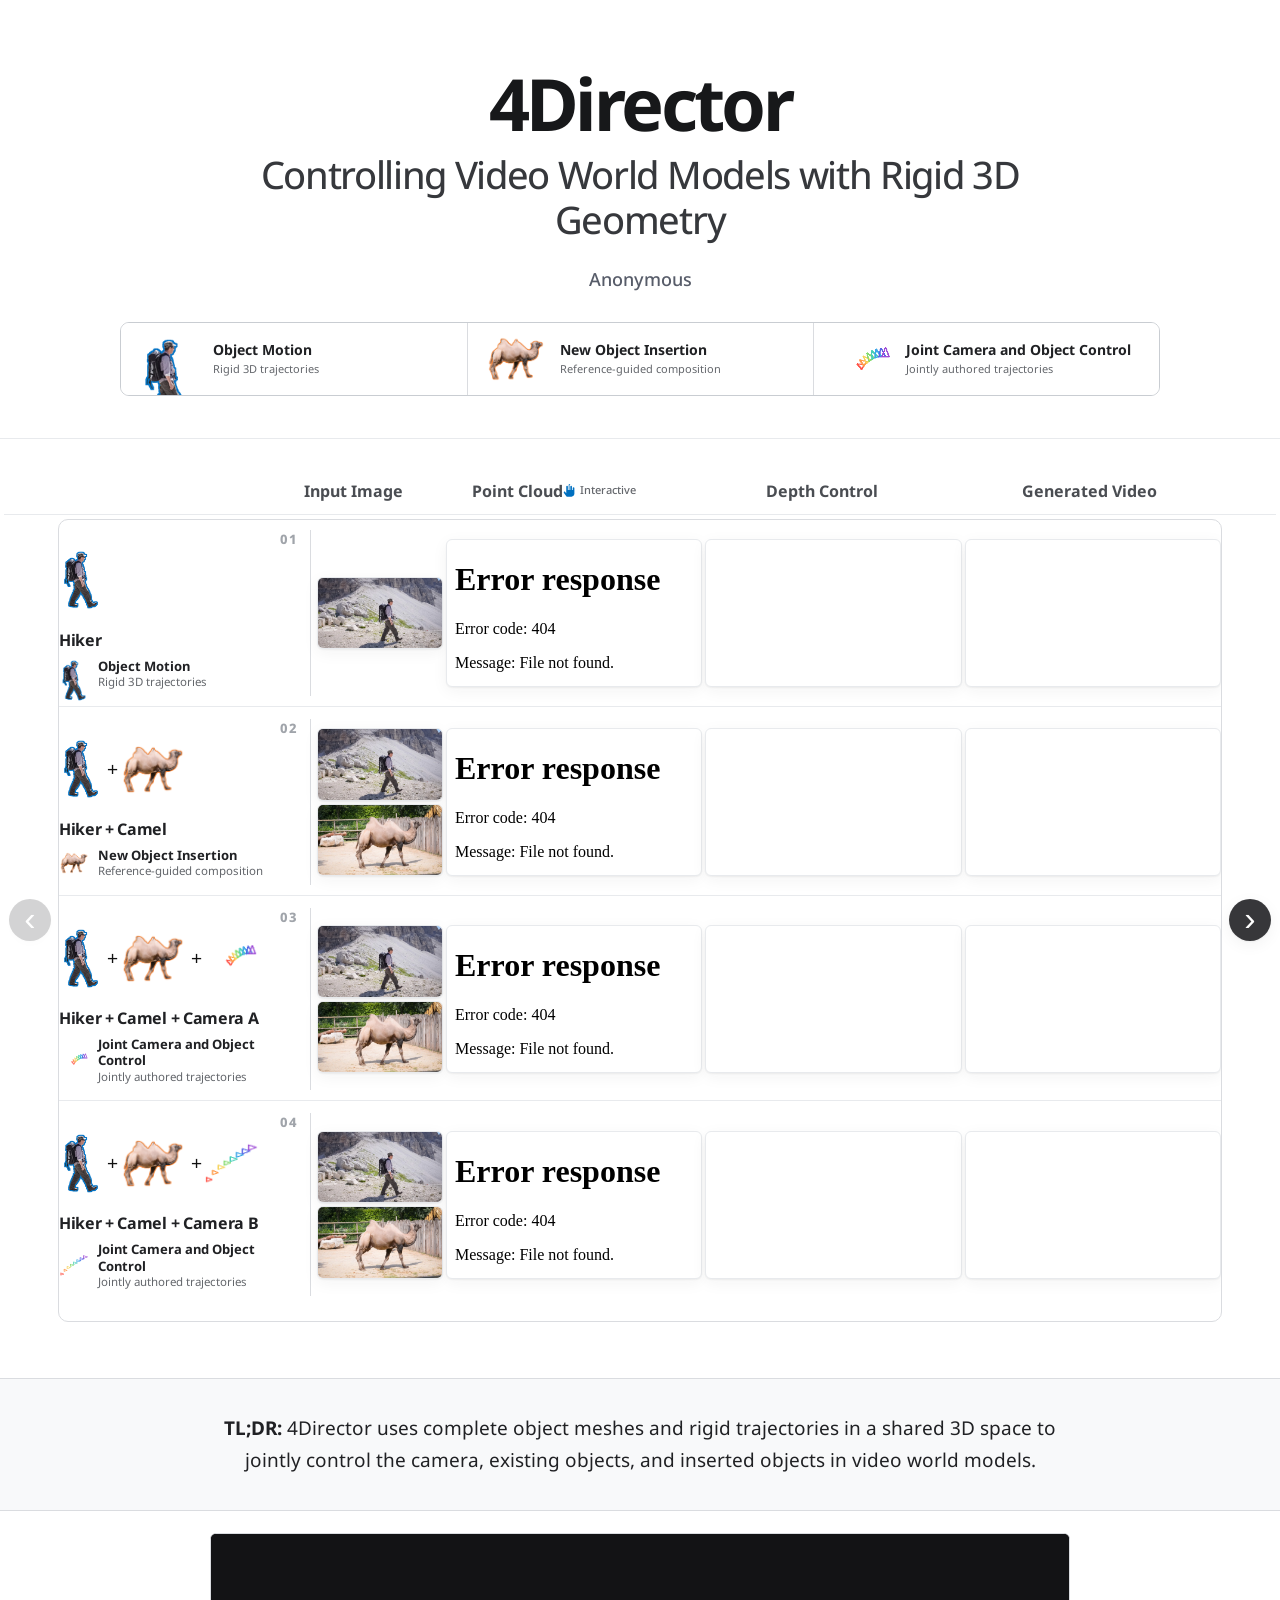
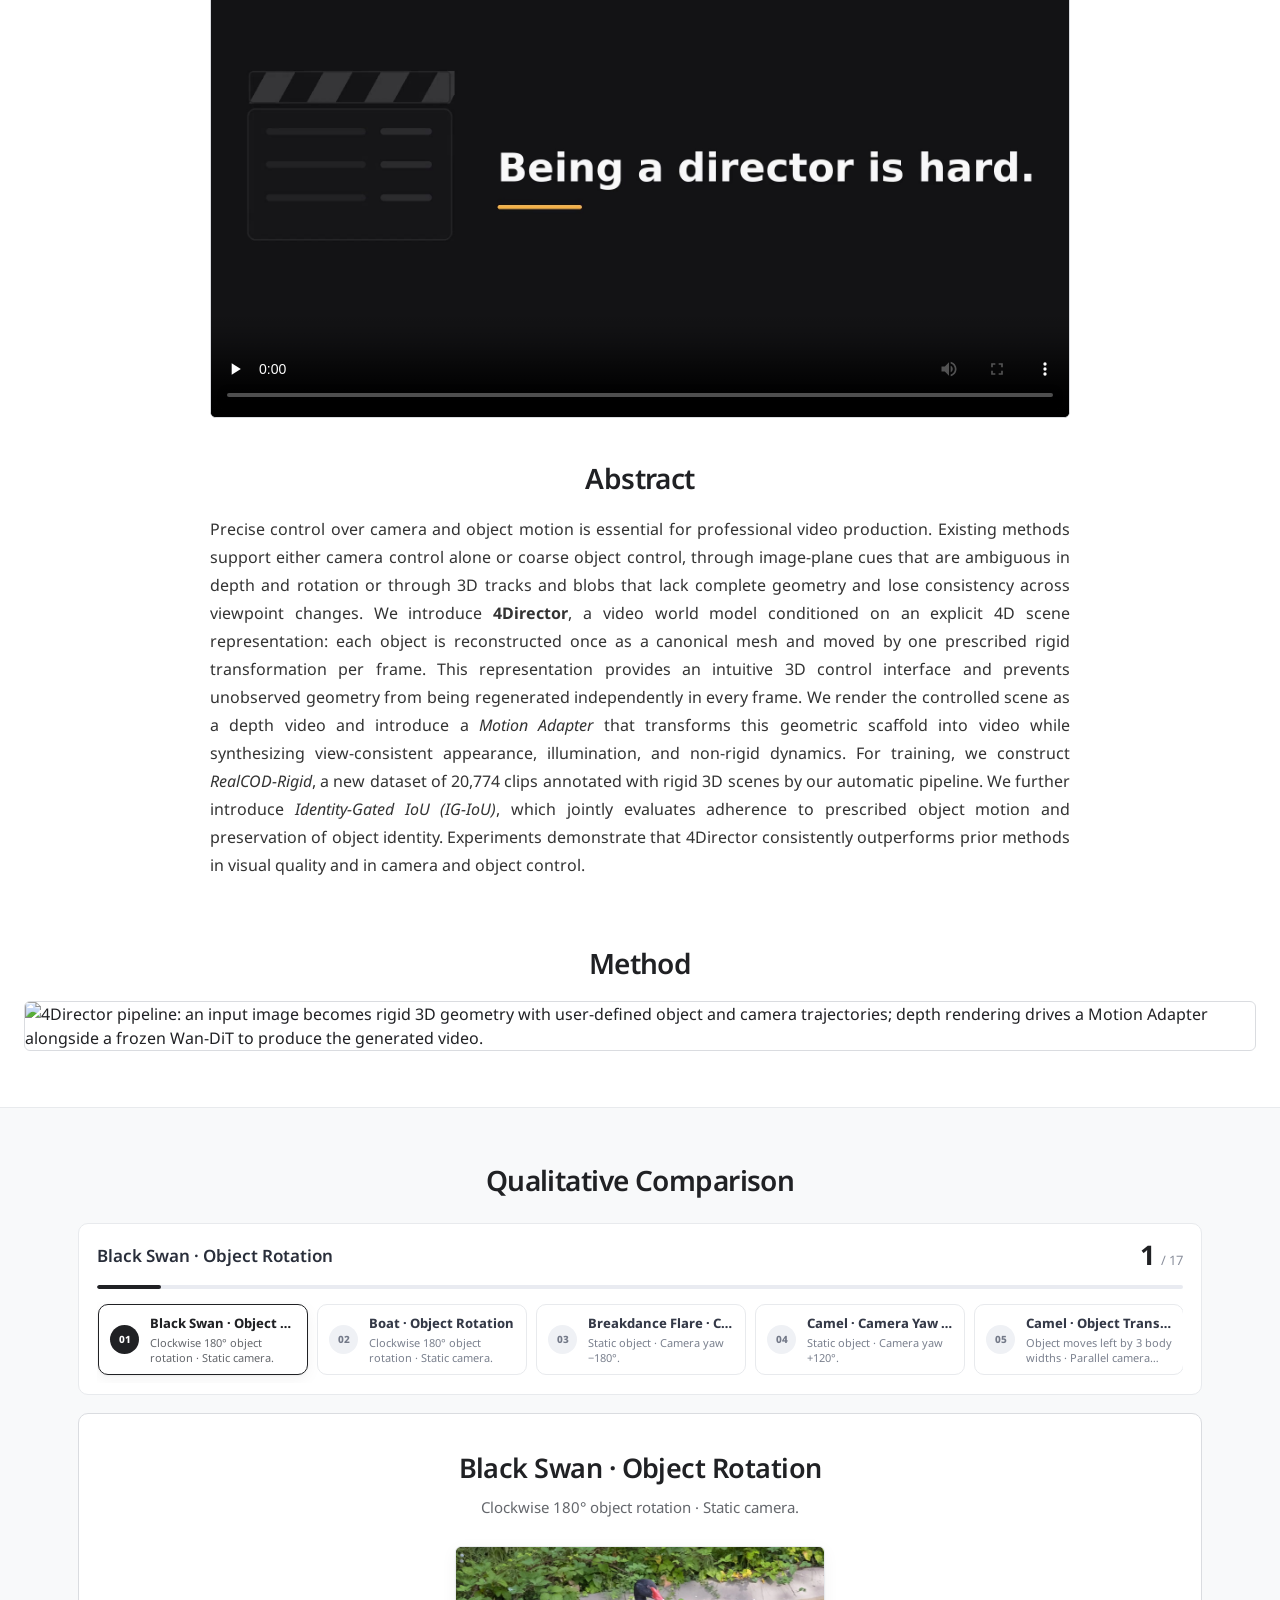
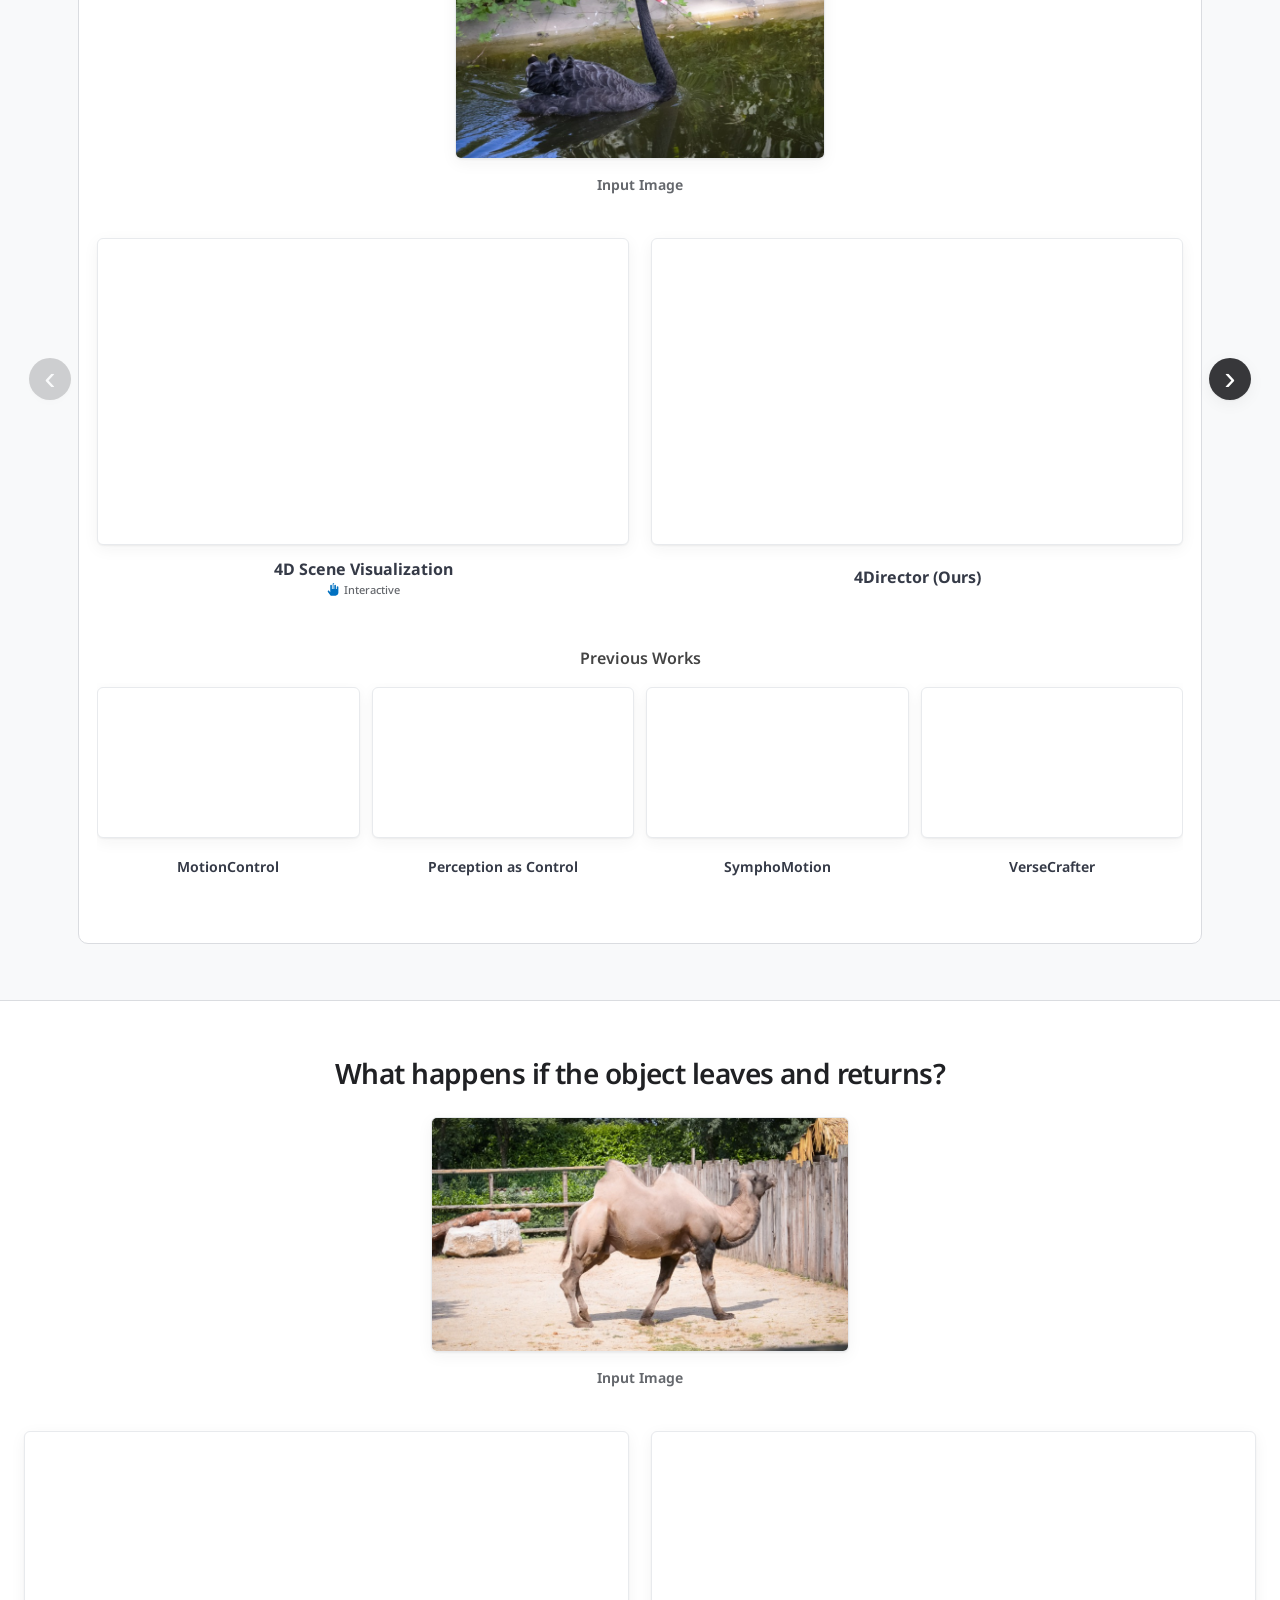
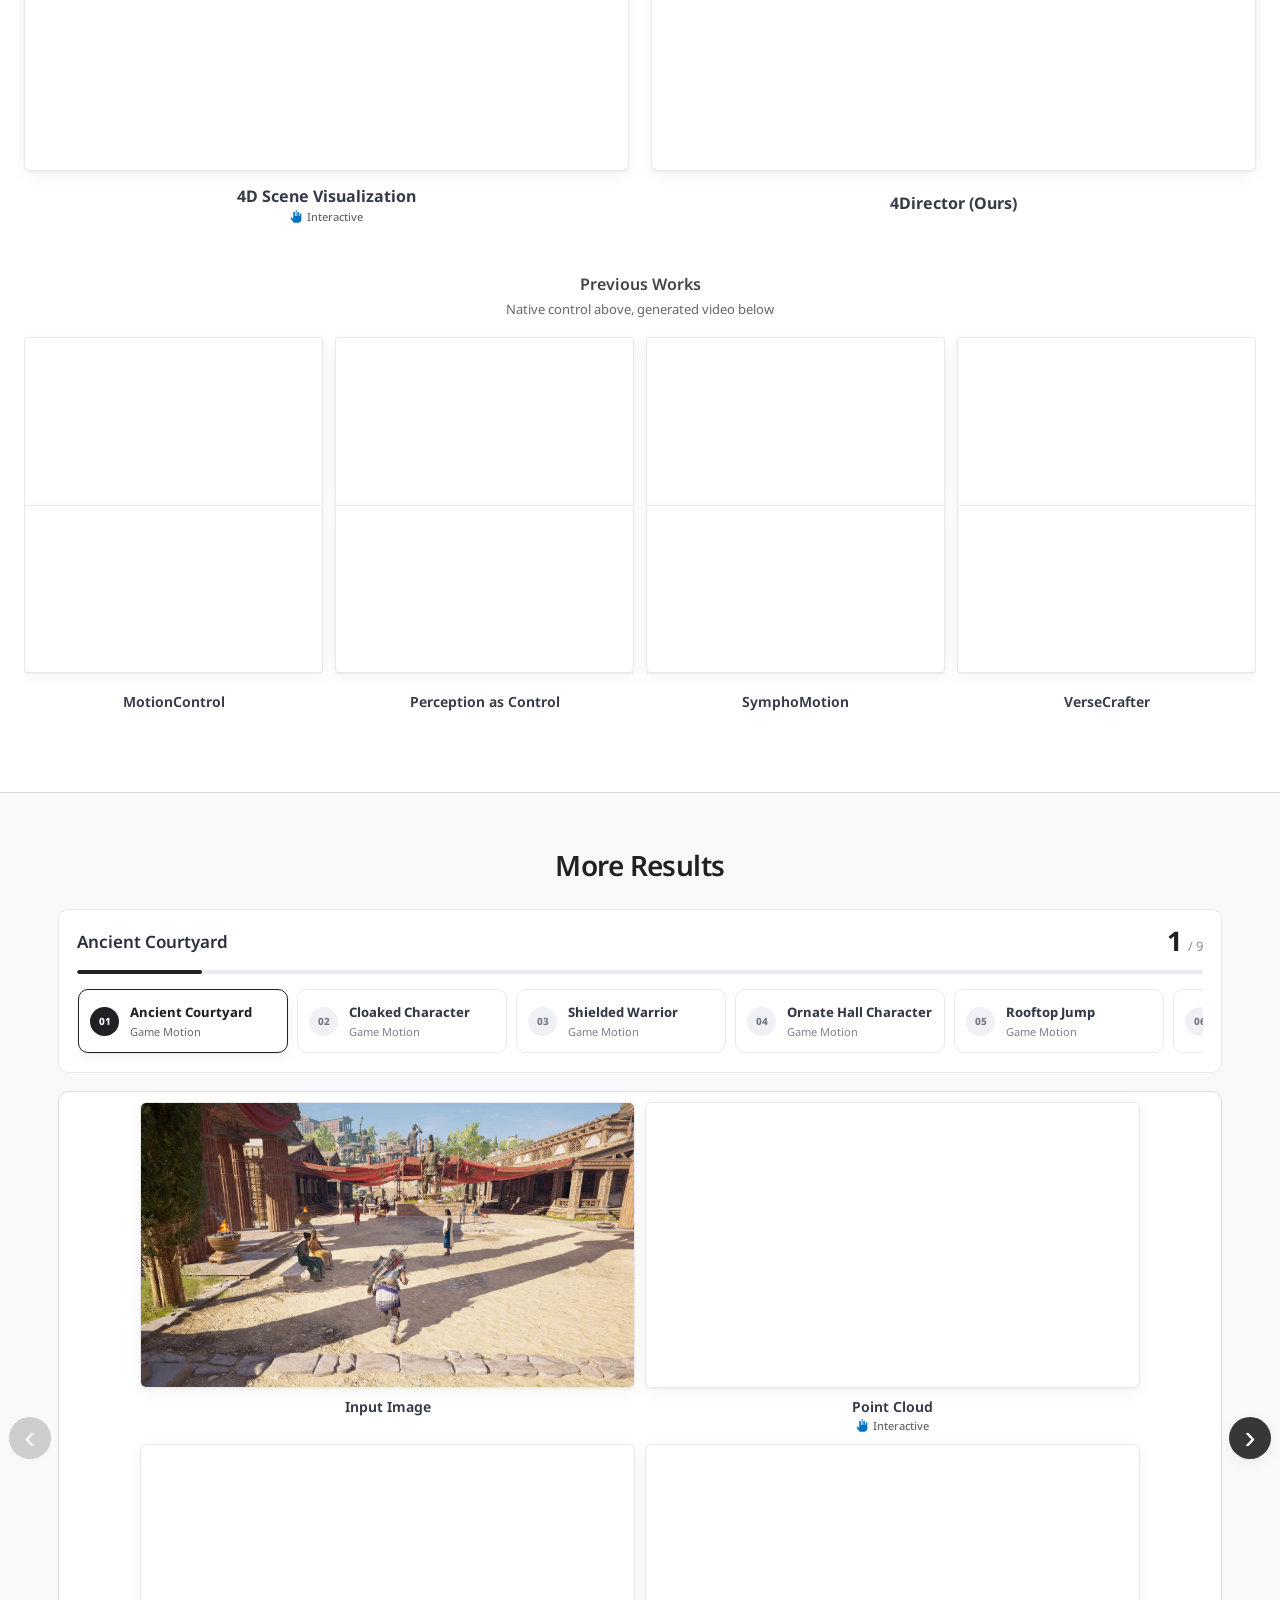
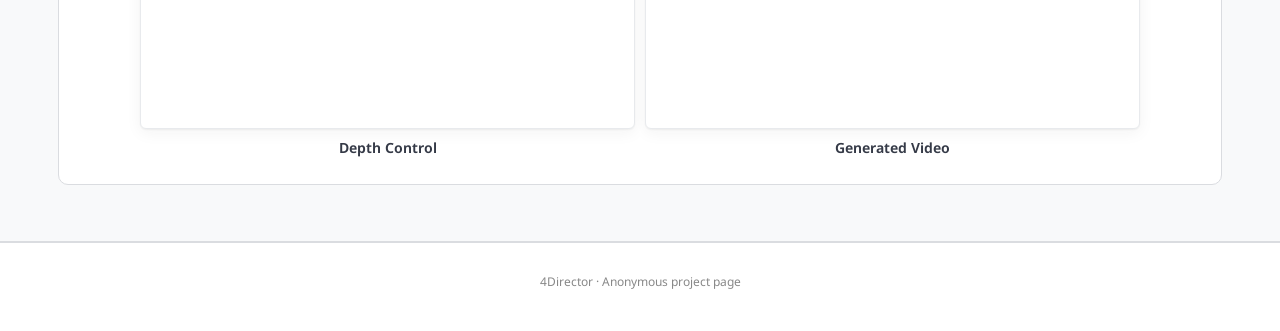
==== index.html @ 0dac2f24 "Unify section widths, headings and spacing across the page. Co-authored-by: Cursor <cursoragent@curs" ====
<!doctype html>
<html lang="en">
<head>
  <meta charset="utf-8">
  <meta name="viewport" content="width=device-width, initial-scale=1">
  <meta name="color-scheme" content="light">
  <meta
    name="description"
    content="4Director controls camera and object motion in video world models with explicit rigid 3D geometry."
  >
  <title>4Director — Controlling Video World Models with Rigid 3D Geometry</title>
  <link
    rel="stylesheet"
    href="https://fonts.googleapis.com/css?family=Google+Sans|Noto+Sans|Castoro"
  >
  <link rel="stylesheet" href="./project-page.css?v=20260925-layout">
  <!-- qualitative-cases.js first: it exports the carousel and the lazy
       media observers that teaser.js reuses. -->
  <script defer src="./qualitative-cases.js?v=20260925-layout"></script>
  <script defer src="./teaser.js?v=20260925-layout"></script>
</head>
<body data-edition="release">
  <header class="publication-hero">
    <div class="publication-container">
      <div class="project-name">4Director</div>
      <h1 class="publication-title">
        Controlling Video World Models with Rigid 3D Geometry
      </h1>

      <div class="publication-authors">
        <span class="author-block">Anonymous</span>
      </div>

      <div class="hero-features" aria-label="4Director capabilities">
        <div class="hero-feature is-object-motion">
          <span class="hero-feature-icon" aria-hidden="true">
            <img src="./assets/feature-hiker.png" alt="">
          </span>
          <span>
            <strong>Object Motion</strong>
            <small>Rigid 3D trajectories</small>
          </span>
        </div>
        <div class="hero-feature is-object-insertion">
          <span class="hero-feature-icon" aria-hidden="true">
            <img src="./assets/feature-camel.png" alt="">
          </span>
          <span>
            <strong>New Object Insertion</strong>
            <small>Reference-guided composition</small>
          </span>
        </div>
        <div class="hero-feature is-joint-control">
          <span class="hero-feature-icon" aria-hidden="true">
            <img src="./assets/feature-camera-triangle.png" alt="">
          </span>
          <span>
            <strong>Joint Camera and Object Control</strong>
            <small>Jointly authored trajectories</small>
          </span>
        </div>
      </div>
    </div>
  </header>

  <section class="paper-section is-soft tldr-section">
    <div class="text-container">
      <p class="tldr">
        <strong>TL;DR:</strong>
        4Director uses complete object meshes and rigid trajectories in a
        shared 3D space to jointly control the camera, existing objects, and
        inserted objects in video world models.
      </p>
    </div>
  </section>

  <section class="paper-section supplementary-section">
    <figure class="supplementary-figure">
      <video
        controls
        playsinline
        preload="none"
        poster="./assets/4Director-supplementary-poster.jpg?v=20260921-mat2"
        aria-label="4Director supplementary video"
      >
        <source
          src="./assets/4Director-supplementary.mp4?v=20260921-mat2"
          type="video/mp4"
        >
      </video>
    </figure>
  </section>

  <section class="paper-section abstract-section">
    <div class="text-container">
      <h2 class="section-title">Abstract</h2>
      <p class="abstract-copy">
        Precise control over camera and object motion is essential for
        professional video production. Existing methods support either camera
        control alone or coarse object control, through image-plane cues that
        are ambiguous in depth and rotation or through 3D tracks and blobs
        that lack complete geometry and lose consistency across viewpoint
        changes. We introduce <strong>4Director</strong>, a video world model
        conditioned on an explicit 4D scene representation: each object is
        reconstructed once as a canonical mesh and moved by one prescribed
        rigid transformation per frame. This representation provides an
        intuitive 3D control interface and prevents unobserved geometry from
        being regenerated independently in every frame. We render the
        controlled scene as a depth video and introduce a
        <em>Motion Adapter</em> that transforms this geometric scaffold into
        video while synthesizing view-consistent appearance, illumination,
        and non-rigid dynamics. For training, we construct
        <em>RealCOD-Rigid</em>, a new dataset of 20,774 clips annotated with
        rigid 3D scenes by our automatic pipeline. We further introduce
        <em>Identity-Gated IoU (IG-IoU)</em>, which jointly evaluates
        adherence to prescribed object motion and preservation of object
        identity. Experiments demonstrate that 4Director consistently
        outperforms prior methods in visual quality and in camera and object
        control.
      </p>
    </div>
  </section>

  <section
    class="teaser-section"
    id="teaser"
    aria-label="Teaser scenes"
  ></section>

  <section class="paper-section pipeline-section">
    <div class="text-container">
      <h2 class="section-title">Method</h2>
    </div>
    <figure class="pipeline-figure">
      <img
        src="./assets/pipeline.png?v=20260918-v6"
        alt="4Director pipeline: an input image becomes rigid 3D geometry with user-defined object and camera trajectories; depth rendering drives a Motion Adapter alongside a frozen Wan-DiT to produce the generated video."
        loading="lazy"
      >
    </figure>
  </section>


  <section
    class="teaser-section showcase-section"
    id="showcase-teaser"
    aria-label="Showcase results"
  ></section>

  <section class="qualitative-section">
    <div class="qualitative-container">
      <header class="qualitative-header">
        <h2>Qualitative Comparison</h2>
      </header>

      <div id="qualitative-cases" class="qualitative-cases"></div>

      <noscript>
        <p class="javascript-note">
          JavaScript is required to load the qualitative comparisons.
        </p>
      </noscript>
    </div>
  </section>

  <section class="authored-comparison-section" aria-labelledby="consistent-memory-title">
    <div class="authored-comparison-container">
      <header class="teaser-heading">
        <h2 id="consistent-memory-title">
          What happens if the object leaves and returns?
        </h2>
      </header>

      <div data-video-sync>
        <div class="qualitative-context-row">
          <figure class="media-card">
            <figcaption class="media-title">Input Image</figcaption>
            <div class="media-frame">
              <img
                src="./assets/camel-disappear-input.png"
                alt="Input image of a camel in an enclosure"
                loading="lazy"
              >
            </div>
          </figure>
        </div>

        <div class="qualitative-hero-row">
          <figure class="media-card">
            <figcaption class="media-title">4D Scene Visualization<small>Interactive</small></figcaption>
            <div class="media-frame">
              <iframe
                data-lazy-iframe
                data-src="./viser-client/?playbackPath=../assets/camel-disappear-scene.viser"
                title="Interactive point cloud for the camel motion case"
                loading="lazy"
                allow="fullscreen"
              ></iframe>
            </div>
          </figure>
          <figure class="media-card">
            <figcaption class="media-title">4Director (Ours)</figcaption>
            <div class="media-frame">
              <video muted loop playsinline preload="none" data-lazy-video>
                <source data-src="./assets/camel-disappear-v7-for-vace.mp4" type="video/mp4">
              </video>
            </div>
          </figure>
        </div>

        <h4 class="baseline-output-title">
          Previous Works
          <small>Native control above, generated video below</small>
        </h4>
        <div class="qualitative-baseline-row">
          <figure class="media-card">
            <figcaption class="media-title">MotionControl</figcaption>
            <div class="authored-pair">
              <div class="media-frame">
                <video muted loop playsinline preload="none" data-lazy-video>
                  <source data-src="./assets/camel-disappear-motioncontrol-control.mp4" type="video/mp4">
                </video>
              </div>
              <div class="media-frame">
                <video muted loop playsinline preload="none" data-lazy-video>
                  <source data-src="./assets/camel-disappear-motioncontrol.mp4" type="video/mp4">
                </video>
              </div>
            </div>
          </figure>
          <figure class="media-card">
            <figcaption class="media-title">Perception as Control</figcaption>
            <div class="authored-pair">
              <div class="media-frame">
                <video muted loop playsinline preload="none" data-lazy-video>
                  <source data-src="./assets/camel-disappear-perception-as-control-control.mp4" type="video/mp4">
                </video>
              </div>
              <div class="media-frame">
                <video muted loop playsinline preload="none" data-lazy-video>
                  <source data-src="./assets/camel-disappear-perception-as-control.mp4" type="video/mp4">
                </video>
              </div>
            </div>
          </figure>
          <figure class="media-card">
            <figcaption class="media-title">SymphoMotion</figcaption>
            <div class="authored-pair">
              <div class="media-frame">
                <video muted loop playsinline preload="none" data-lazy-video>
                  <source data-src="./assets/camel-disappear-scene-for-motion-control.mp4" type="video/mp4">
                </video>
              </div>
              <div class="media-frame">
                <video muted loop playsinline preload="none" data-lazy-video>
                  <source data-src="./assets/camel-disappear-scene-for-motion.mp4" type="video/mp4">
                </video>
              </div>
            </div>
          </figure>
          <figure class="media-card">
            <figcaption class="media-title">VerseCrafter</figcaption>
            <div class="authored-pair">
              <div class="media-frame">
                <video muted loop playsinline preload="none" data-lazy-video>
                  <source data-src="./assets/camel-disappear-versecrafter-control.mp4" type="video/mp4">
                </video>
              </div>
              <div class="media-frame">
                <video muted loop playsinline preload="none" data-lazy-video>
                  <source data-src="./assets/camel-disappear-versecrafter.mp4" type="video/mp4">
                </video>
              </div>
            </div>
          </figure>
        </div>
      </div>
    </div>
  </section>

  <footer class="site-footer">
    4Director · Anonymous project page
  </footer>
</body>
</html>
---- project-page.css ----
:root {
  --paper-blue: #202124;
  --paper-violet: #202124;
  --paper-ink: #202124;
  --paper-muted: #64676c;
  --paper-line: #dadce0;
  --paper-soft: #f8f9fa;
  --paper-tint: #f8f9fa;
}

* {
  box-sizing: border-box;
}

html {
  scroll-behavior: smooth;
}

body {
  display: flex;
  flex-direction: column;
  margin: 0;
  background: #fff;
  color: var(--paper-ink);
  font-family: "Noto Sans", Arial, sans-serif;
  line-height: 1.5;
}

.publication-hero {
  position: relative;
  order: 1;
  overflow: hidden;
  padding: 68px 24px 42px;
  background: #fff;
  text-align: center;
}

.publication-container {
  position: relative;
  width: min(100%, 1040px);
  margin: 0 auto;
}

.project-name {
  margin-bottom: 13px;
  color: #17181a;
  font-family: "Google Sans", "Noto Sans", sans-serif;
  font-size: clamp(44px, 6vw, 72px);
  font-weight: 700;
  letter-spacing: -0.05em;
  line-height: 0.98;
}

.publication-title {
  max-width: 900px;
  margin: 0 auto 22px;
  color: #36383c;
  font-family: "Google Sans", "Noto Sans", sans-serif;
  font-size: clamp(25px, 3vw, 38px);
  font-weight: 450;
  letter-spacing: -0.035em;
  line-height: 1.2;
}

.publication-authors {
  color: #575c69;
  font-family: "Google Sans", "Noto Sans", sans-serif;
  font-size: 18px;
  font-weight: 500;
  line-height: 1.6;
}

.author-block {
  display: inline-block;
}

.is-object-motion {
  --feature-color: #0070c0;
  --feature-rgb: 0 112 192;
}

.is-object-insertion {
  --feature-color: #ed7d31;
  --feature-rgb: 237 125 49;
}

.is-joint-control {
  --feature-color: #7554d6;
  --feature-rgb: 117 84 214;
}

.hero-features {
  display: grid;
  grid-template-columns: repeat(3, minmax(0, 1fr));
  gap: 0;
  width: min(100%, 1040px);
  margin: 28px auto 0;
  overflow: hidden;
  border: 1px solid #c9cdd2;
  border-radius: 9px;
}

.hero-feature {
  display: flex;
  align-items: center;
  gap: 13px;
  min-width: 0;
  padding: 13px 17px;
  border-left: 1px solid var(--paper-line);
  background: #fff;
  text-align: left;
}

.hero-feature:first-child {
  border-left: 0;
}

.hero-feature-icon {
  display: grid;
  flex: none;
  width: 62px;
  height: 46px;
  place-items: center;
}

.hero-feature-icon img {
  width: 100%;
  height: 100%;
  object-fit: contain;
}

.hero-feature strong,
.hero-feature small {
  display: block;
}

.hero-feature strong {
  color: var(--paper-ink);
  font-size: 14px;
  font-weight: 700;
  line-height: 1.25;
  white-space: nowrap;
}

.hero-feature small {
  margin-top: 3px;
  color: var(--paper-muted);
  font-size: 11px;
  line-height: 1.3;
}

.paper-section {
  padding: 34px 24px;
}

.paper-section.is-soft {
  border-top: 1px solid var(--paper-line);
  border-bottom: 1px solid var(--paper-line);
  background: var(--paper-soft);
}

.tldr-section {
  order: 3;
}

.abstract-section {
  order: 5;
}

.supplementary-section {
  order: 4;
  padding: 22px 24px 10px;
}

.text-container {
  width: min(100%, 860px);
  margin: 0 auto;
}

.section-title {
  margin: 0 0 15px;
  font-family: "Google Sans", "Noto Sans", sans-serif;
  font-size: 30px;
  font-weight: 600;
  letter-spacing: -0.025em;
  text-align: center;
}

.tldr {
  margin: 0;
  font-size: 19px;
  line-height: 1.65;
  text-align: center;
}

.tldr strong {
  color: var(--paper-ink);
}

.abstract-copy {
  margin: 0;
  color: #333;
  font-family: "Noto Sans", sans-serif;
  font-size: 16px;
  line-height: 1.75;
  text-align: justify;
}

.teaser-section {
  order: 2;
  padding: 30px 4px 42px;
}

main.teaser-container {
  width: 100%;
  margin: 0 auto;
  padding: 0;
}

.teaser-column-headings {
  display: grid;
  grid-template-columns:
    228px
    minmax(0, 0.49fr)
    repeat(3, minmax(0, 1fr));
  gap: 3px;
  padding: 0 0 11px;
  border-bottom: 1px solid var(--paper-line);
  color: #4a4d52;
  font-family: "Google Sans", "Noto Sans", sans-serif;
  font-size: 16px;
  font-weight: 700;
  text-align: center;
}

.teaser-heading-input {
  grid-column: 2;
  white-space: nowrap;
}

.teaser-heading-puppet {
  grid-column: 3;
}

.teaser-heading-depth {
  grid-column: 4;
}

.teaser-heading-video {
  grid-column: 5;
}

.case {
  display: grid;
  /* Wide enough for the busiest icon equation, bear + T-Rex + camera, so no
     row has to scale its icons down to fit. */
  grid-template-columns: minmax(242px, 252px) minmax(0, 1fr);
  align-items: center;
  gap: 6px;
  padding: 8px 0 10px;
  border-top: 1px solid var(--paper-line);
}

.case:first-of-type {
  border-top: 0;
  padding-top: 0;
}

.feature-rail {
  position: relative;
  display: flex;
  min-height: 166px;
  flex-direction: column;
  align-items: flex-start;
  justify-content: center;
  padding: 6px 12px 6px 0;
  border-right: 1px solid var(--paper-line);
  background: transparent;
}

.feature-row-index {
  position: absolute;
  top: 0;
  right: 12px;
  color: #a0a4aa;
  font-family: "Google Sans", "Noto Sans", sans-serif;
  font-size: 13px;
  font-weight: 800;
  letter-spacing: 0.06em;
}

.feature-row-visual {
  display: block;
  width: 100%;
  height: 88px;
  margin-bottom: 7px;
}

.feature-row-visual img {
  width: 100%;
  height: 100%;
  object-fit: contain;
  object-position: center;
}

.feature-equation {
  display: flex;
  align-items: center;
  gap: 4px;
  white-space: nowrap;
}

/* Icons shrink together rather than spilling past the rail, so a row that
   gains a module never drops the last one out of sight. */
.feature-module {
  display: grid;
  flex: 0 1 auto;
  min-width: 0;
  height: 84px;
  place-items: center;
}

.is-hiker-module {
  width: 44px;
}

.is-camel-module {
  width: 68px;
}

.is-camera-module {
  width: 56px;
}

.feature-plus {
  display: grid;
  flex: none;
  width: 8px;
  color: #111;
  font-family: Arial, sans-serif;
  font-size: 19px;
  font-weight: 500;
  line-height: 1;
  place-items: center;
}

.feature-rail h2 {
  margin: 0;
  color: var(--paper-ink);
  font-family: "Google Sans", "Noto Sans", sans-serif;
  font-size: 16px;
  font-weight: 700;
  letter-spacing: -0.02em;
  line-height: 1.18;
  white-space: nowrap;
}

.feature-rail p {
  margin: 5px 0 0;
  color: var(--paper-muted);
  font-size: 13px;
  line-height: 1.45;
  white-space: nowrap;
}

.feature-row .media-title {
  display: none;
}

.case-details {
  position: relative;
  flex: none;
  color: var(--paper-muted);
  font-size: 12px;
  text-align: right;
}

.case-details summary {
  cursor: pointer;
  user-select: none;
}

.case-details code {
  display: block;
  max-width: min(520px, 70vw);
  margin-top: 7px;
  overflow-wrap: anywhere;
  color: #555;
  font-size: 11px;
}

.media-grid {
  display: grid;
  grid-template-columns:
    minmax(0, 0.49fr)
    repeat(3, minmax(0, 1fr));
  align-items: start;
  gap: 3px;
}

.teaser-input-stack {
  display: grid;
  align-self: stretch;
  gap: 3px;
}

.teaser-input-stack.is-single-input {
  align-items: center;
}

.media-card {
  display: flex;
  min-width: 0;
  flex-direction: column-reverse;
  margin: 0;
  text-align: center;
}

.media-title {
  display: flex;
  align-items: center;
  justify-content: center;
  min-height: 42px;
  margin: 9px 0 0;
  color: #353a47;
  font-size: 16px;
  font-weight: 650;
}

.media-title small,
.teaser-column-headings small {
  display: inline-flex;
  align-items: center;
  justify-content: center;
  gap: 4px;
  margin-top: 1px;
  color: var(--paper-muted);
  font-size: 11px;
  font-weight: 500;
  letter-spacing: 0;
  line-height: 1.2;
}

.media-title small::before,
.teaser-column-headings small::before {
  content: "";
  width: 13px;
  height: 13px;
  flex: none;
  background: #0070c0;
  -webkit-mask: url("data:image/svg+xml,%3Csvg xmlns='http://www.w3.org/2000/svg' viewBox='0 0 512 512'%3E%3Cpath fill='black' d='M288 32c0-17.7-14.3-32-32-32s-32 14.3-32 32v208h-32V96c0-17.7-14.3-32-32-32s-32 14.3-32 32v272l-41.4-55.2c-10.6-14.1-30.7-17-44.8-6.4s-17 30.7-6.4 44.8l96 128c9.4 12.5 24.2 20.8 40.6 20.8H336c61.9 0 112-50.1 112-112V160c0-17.7-14.3-32-32-32s-32 14.3-32 32v80h-32V96c0-17.7-14.3-32-32-32s-32 14.3-32 32v144h-32V32z'/%3E%3C/svg%3E") center / contain no-repeat;
  mask: url("data:image/svg+xml,%3Csvg xmlns='http://www.w3.org/2000/svg' viewBox='0 0 512 512'%3E%3Cpath fill='black' d='M288 32c0-17.7-14.3-32-32-32s-32 14.3-32 32v208h-32V96c0-17.7-14.3-32-32-32s-32 14.3-32 32v272l-41.4-55.2c-10.6-14.1-30.7-17-44.8-6.4s-17 30.7-6.4 44.8l96 128c9.4 12.5 24.2 20.8 40.6 20.8H336c61.9 0 112-50.1 112-112V160c0-17.7-14.3-32-32-32s-32 14.3-32 32v80h-32V96c0-17.7-14.3-32-32-32s-32 14.3-32 32v144h-32V32z'/%3E%3C/svg%3E") center / contain no-repeat;
}

.media-title:has(small) {
  flex-direction: column;
  gap: 1px;
}

.media-frame {
  position: relative;
  width: 100%;
  overflow: hidden;
  aspect-ratio: 832 / 480;
  border: 1px solid var(--paper-line);
  border-radius: 4px;
  background: #fff;
  box-shadow: none;
}

.media-frame > img,
.media-frame > video,
.media-frame > iframe,
.video-stack > video {
  display: block;
  width: 100%;
  height: 100%;
  border: 0;
  object-fit: cover;
}

.qualitative-section {
  order: 6;
  padding: 54px 24px 72px;
  border-top: 1px solid var(--paper-line);
  background: var(--paper-soft);
}

.qualitative-container {
  width: min(100%, 1740px);
  margin: 0 auto;
}

.qualitative-header {
  max-width: 850px;
  margin: 0 auto 30px;
  text-align: center;
}

.qualitative-header h2 {
  margin: 0 0 10px;
  font-family: "Google Sans", "Noto Sans", sans-serif;
  font-size: 32px;
  font-weight: 600;
  letter-spacing: -0.025em;
}

.qualitative-header p,
.qualitative-case-heading p {
  margin: 0;
  color: var(--paper-muted);
  font-size: 15px;
}

.qualitative-carousel {
  position: relative;
  padding: 0 54px;
  outline: none;
}

.qualitative-progress {
  margin-bottom: 18px;
  padding: 17px 18px 11px;
  border: 1px solid var(--paper-line);
  border-radius: 7px;
  background: #fff;
  box-shadow: none;
}

.qualitative-progress-heading {
  display: flex;
  align-items: center;
  justify-content: space-between;
  gap: 20px;
}

.qualitative-progress-kicker {
  display: block;
  color: #6a6d72;
  font-size: 10px;
  font-weight: 800;
  letter-spacing: 0.12em;
  line-height: 1.2;
  text-transform: uppercase;
}

.qualitative-progress-current-title {
  display: block;
  margin-top: 4px;
  color: #292e3a;
  font-family: "Google Sans", "Noto Sans", sans-serif;
  font-size: 17px;
  font-weight: 600;
}

.qualitative-progress-count {
  display: flex;
  flex: none;
  align-items: baseline;
  gap: 6px;
  color: #8a8f9c;
  font-size: 13px;
}

.qualitative-progress-count strong {
  color: var(--paper-ink);
  font-family: "Google Sans", "Noto Sans", sans-serif;
  font-size: 27px;
  line-height: 1;
}

.qualitative-progress-bar {
  height: 4px;
  margin-top: 14px;
  overflow: hidden;
  border-radius: 999px;
  background: #e9ebf1;
}

.qualitative-progress-bar > span {
  display: block;
  width: 0;
  min-width: 28px;
  height: 100%;
  border-radius: inherit;
  background: var(--paper-ink);
  transition: width 360ms ease;
}

.qualitative-progress-list {
  position: relative;
  display: flex;
  gap: 9px;
  margin-top: 13px;
  padding: 2px 1px 8px;
  overflow-x: auto;
  overscroll-behavior-x: contain;
  scrollbar-color: #bdc5db transparent;
  scrollbar-width: thin;
}

.qualitative-progress-item {
  position: relative;
  display: grid;
  flex: 0 0 210px;
  grid-template-columns: 31px minmax(0, 1fr);
  align-items: center;
  gap: 9px;
  min-height: 64px;
  padding: 9px 11px;
  overflow: hidden;
  border: 1px solid #e1e4eb;
  border-radius: 5px;
  background: #fff;
  color: #343947;
  font: inherit;
  text-align: left;
  cursor: pointer;
  transition:
    border-color 180ms ease,
    box-shadow 180ms ease,
    color 180ms ease,
    transform 180ms ease;
}

.qualitative-progress-item:hover {
  border-color: #8b8f95;
}

.qualitative-progress-number {
  display: grid;
  width: 29px;
  height: 29px;
  border-radius: 50%;
  background: #eff1f5;
  color: #737988;
  font-size: 10px;
  font-weight: 800;
  place-items: center;
}

.qualitative-progress-copy {
  min-width: 0;
}

.qualitative-progress-copy strong {
  display: block;
  overflow: hidden;
  text-overflow: ellipsis;
  white-space: nowrap;
}

.qualitative-progress-copy strong {
  font-size: 13px;
  font-weight: 750;
}

.qualitative-progress-copy small {
  display: -webkit-box;
  margin-top: 3px;
  overflow: hidden;
  color: #7a808e;
  font-size: 11px;
  line-height: 1.3;
  white-space: normal;
  -webkit-box-orient: vertical;
  -webkit-line-clamp: 2;
}

.qualitative-progress-item.is-complete {
  border-color: #cfd2d6;
  background: #fff;
}

.qualitative-progress-item.is-complete .qualitative-progress-number {
  background: #e6e8eb;
  color: #52565b;
}

.qualitative-progress-item.is-active {
  border-color: var(--paper-ink);
  background: #fff;
  box-shadow: inset 0 -3px 0 var(--paper-ink);
  color: var(--paper-ink);
}

.qualitative-progress-item.is-active .qualitative-progress-number {
  background: var(--paper-ink);
  color: #fff;
}

.qualitative-progress-item.is-active .qualitative-progress-copy small {
  color: var(--paper-muted);
}

.qualitative-progress-item:focus-visible {
  outline: 3px solid rgb(32 33 36 / 18%);
  outline-offset: 2px;
}

.qualitative-carousel-stage {
  position: relative;
}

.qualitative-carousel-viewport {
  overflow: hidden;
  border: 1px solid var(--paper-line);
  border-radius: 6px;
  background: #fff;
  box-shadow: none;
}

.qualitative-carousel-track {
  display: flex;
  align-items: flex-start;
  transition: transform 420ms cubic-bezier(0.22, 1, 0.36, 1);
  will-change: transform;
}

.qualitative-carousel .qualitative-case {
  flex: 0 0 100%;
  min-width: 0;
  padding: 34px 18px 42px;
  border: 0;
}

.qualitative-carousel .qualitative-case + .qualitative-case {
  margin-top: 0;
}

.qualitative-carousel-button {
  position: absolute;
  z-index: 4;
  top: 50%;
  display: grid;
  width: 42px;
  height: 42px;
  padding: 0 0 4px;
  transform: translateY(-50%);
  border: 0;
  border-radius: 50%;
  background: rgb(28 28 31 / 88%);
  box-shadow: 0 4px 14px rgb(0 0 0 / 20%);
  color: #fff;
  font: 400 34px/1 Arial, sans-serif;
  cursor: pointer;
  place-items: center;
  transition:
    opacity 160ms ease,
    transform 160ms ease,
    background 160ms ease;
}

.qualitative-carousel-button.is-previous {
  left: -49px;
}

.qualitative-carousel-button.is-next {
  right: -49px;
}

.qualitative-carousel-button:hover:not(:disabled),
.qualitative-carousel-button:focus-visible {
  background: #000;
  transform: translateY(-50%) scale(1.06);
}

.qualitative-carousel-button:focus-visible {
  outline: 3px solid rgb(57 119 255 / 35%);
  outline-offset: 3px;
}

.qualitative-carousel-button:disabled {
  opacity: 0.22;
  cursor: default;
}

.qualitative-carousel-status {
  position: absolute;
  width: 1px;
  height: 1px;
  margin: -1px;
  overflow: hidden;
  clip: rect(0 0 0 0);
  clip-path: inset(50%);
  white-space: nowrap;
}

.qualitative-case {
  padding: 34px 0 50px;
  border-top: 1px solid var(--paper-line);
}

.qualitative-case + .qualitative-case {
  margin-top: 6px;
}

.qualitative-case-heading {
  margin-bottom: 28px;
  text-align: center;
}

.qualitative-case-heading h3 {
  margin: 0 0 7px;
  font-family: "Google Sans", "Noto Sans", sans-serif;
  font-size: 27px;
  font-weight: 600;
  letter-spacing: -0.02em;
}

.qualitative-context-row,
.qualitative-hero-row,
.qualitative-baseline-row {
  display: grid;
  align-items: start;
}

.qualitative-context-row {
  grid-template-columns: minmax(0, 1fr);
  width: min(34%, 420px);
  margin: 0 auto;
}

.qualitative-context-row .media-title {
  min-height: 36px;
  margin-top: 7px;
  color: var(--paper-muted);
  font-size: 14px;
}

.qualitative-hero-row {
  grid-template-columns: repeat(2, minmax(0, 1fr));
  gap: 22px;
  width: min(100%, 1420px);
  margin: 28px auto 0;
  padding: 8px 8px 12px;
}

.qualitative-hero-row .media-title {
  min-height: 46px;
  font-size: 18px;
  font-weight: 700;
}

.baseline-output-title {
  margin: 34px 0 13px;
  color: #444;
  font-family: "Google Sans", "Noto Sans", sans-serif;
  font-size: 16px;
  font-weight: 600;
  text-align: center;
}

.qualitative-baseline-row {
  grid-template-columns: repeat(4, minmax(220px, 1fr));
  gap: 12px;
  width: min(100%, 1240px);
  margin: 0 auto;
  padding: 4px 3px 15px;
  overflow-x: auto;
  overflow-y: hidden;
  overscroll-behavior-x: contain;
}

.qualitative-baseline-row .media-title {
  min-height: 39px;
  font-size: 14px;
}

.javascript-note {
  margin: 1rem 0 0;
  color: var(--paper-muted);
  text-align: center;
}

.site-footer {
  order: 9;
  padding: 30px 24px 40px;
  border-top: 1px solid var(--paper-line);
  color: #888;
  font-size: 12px;
  text-align: center;
}

@media (max-width: 1100px) {
  .case {
    grid-template-columns: 252px minmax(0, 1fr);
    align-items: flex-start;
  }

  .media-grid {
    grid-template-columns: repeat(2, minmax(0, 1fr));
    gap: 12px 8px;
  }

  .teaser-column-headings {
    display: none;
  }

  .feature-row .media-title {
    display: flex;
  }
}

@media (max-width: 680px) {
  .publication-hero {
    padding: 54px 18px 38px;
  }

  .publication-authors {
    font-size: 16px;
  }

  .hero-features {
    grid-template-columns: 1fr;
    width: min(100%, 430px);
  }

  .hero-feature {
    border-top: 1px solid var(--paper-line);
    border-left: 0;
  }

  .hero-feature:first-child {
    border-top: 0;
  }

  .paper-section,
  .teaser-section,
  .qualitative-section {
    padding-right: 14px;
    padding-left: 14px;
  }

  .case {
    grid-template-columns: 1fr;
    gap: 9px;
    padding: 16px 0 18px;
  }

  .feature-rail {
    display: flex;
    min-height: 0;
    align-items: flex-start;
    padding: 13px 42px 15px 13px;
    border-right: 0;
    border-bottom: 1px solid var(--paper-line);
  }

  .feature-row-visual {
    width: 100%;
    height: 72px;
    margin: 0 0 7px;
  }

  .feature-rail h2 {
    align-self: auto;
    font-size: 18px;
  }

  .feature-rail p {
    align-self: auto;
    margin-top: 3px;
  }

  .case-details {
    margin-top: 12px;
    text-align: left;
  }

  .media-grid {
    grid-template-columns: 1fr;
  }

  .qualitative-context-row,
  .qualitative-hero-row {
    grid-template-columns: 1fr;
    width: min(100%, 680px);
  }

  .qualitative-context-row {
    width: min(70%, 400px);
  }

  .qualitative-baseline-row {
    grid-template-columns: repeat(4, minmax(200px, 1fr));
  }

  .qualitative-carousel {
    padding: 0;
  }

      .qualitative-progress {
    margin-bottom: 13px;
    padding: 14px 12px 8px;
  }

  .qualitative-progress-heading {
    align-items: flex-start;
    gap: 12px;
  }

  .qualitative-progress-current-title {
    font-size: 14px;
  }

  .qualitative-progress-count {
    gap: 4px;
  }

  .qualitative-progress-count strong {
    font-size: 23px;
  }

  .qualitative-progress-item {
    flex-basis: 178px;
  }

  .qualitative-carousel .qualitative-case {
    padding: 28px 11px 34px;
  }

  .qualitative-carousel-button {
    top: 48%;
    width: 38px;
    height: 38px;
    background: rgb(20 20 22 / 78%);
    font-size: 31px;
  }

  .qualitative-carousel-button.is-previous {
    left: 6px;
  }

  .qualitative-carousel-button.is-next {
    right: 6px;
  }
}

@media (prefers-reduced-motion: reduce) {
  .qualitative-carousel-track,
  .qualitative-progress-bar > span,
  .qualitative-progress-item {
    transition: none;
  }
}

/* ---------------------------------------------------------------------------
   Bear + T-Rex teaser block (see bear-teaser.js)
   Shares .teaser-section / .case / .media-grid with the hiker block; only the
   pieces that block does not have are defined here.
   --------------------------------------------------------------------------- */

.bear-teaser-section {
  order: 2;
  padding-top: 8px;
  border-top: 1px solid var(--paper-line);
}

/* The bear ships at the camel's proportions, so the two teaser pages carry the
   same visual weight in the rail. */
.is-bear-module {
  width: 60px;
}

.is-trex-module {
  width: 88px;
}

.bear-seed-switcher {
  display: flex;
  flex-wrap: wrap;
  align-items: center;
  justify-content: center;
  gap: 4px;
  margin-top: 7px;
}

.bear-seed-label {
  margin-right: 2px;
  color: var(--paper-muted);
  font-size: 11px;
  font-weight: 700;
  letter-spacing: 0.04em;
  text-transform: uppercase;
}

.bear-seed-button {
  padding: 2px 7px;
  border: 1px solid var(--paper-line);
  border-radius: 999px;
  background: #fff;
  color: #4a4d52;
  cursor: pointer;
  font-family: ui-monospace, SFMono-Regular, Menlo, monospace;
  font-size: 11px;
  line-height: 1.5;
}

.bear-seed-button:hover {
  border-color: #9aa0a8;
  color: var(--paper-ink);
}

.bear-seed-button.is-active {
  border-color: #111;
  background: #111;
  color: #fff;
}

@media (max-width: 1100px) {
  .bear-teaser-section .media-card.is-bear-generated .media-title {
    display: flex;
  }
}

/* Showcase rows (release edition): the same four-column teaser form, but the
   cases carry no icon equation, so the rail is heading-only. */
.showcase-section {
  order: 8;
  padding-top: 8px;
  border-top: 1px solid var(--paper-line);
}

.showcase-section .feature-rail {
  min-height: 0;
}

/* Method figure. Sits between the teaser and the single-case showcase. */
.supplementary-figure {
  width: min(100%, 880px);
  margin: 0 auto;
}

.supplementary-figure video {
  display: block;
  width: 100%;
  height: auto;
  border: 1px solid var(--paper-line);
  border-radius: 6px;
  background: #000;
}

.pipeline-section {
  order: 6;
}

.pipeline-figure {
  width: min(100%, 1320px);
  margin: 18px auto 0;
}

.pipeline-figure img {
  display: block;
  width: 100%;
  height: auto;
  border: 1px solid var(--paper-line);
  border-radius: 6px;
  background: #fff;
}

/* The showcase reuses the qualitative carousel, so its slides need the same
   full-width flex basis the qualitative slides get. */
.qualitative-carousel .teaser-page {
  flex: 0 0 100%;
  min-width: 0;
  /* No side padding: .qualitative-carousel already insets by 54px to clear the
     overlaid prev/next buttons, and doubling it narrows the row until the
     column headings no longer line up with the columns. */
  padding: 10px 0 16px;
}

.teaser-section .showcase-carousel-mount {
  margin-top: 4px;
}

/* Match the slide's side padding so the column headings line up with the
   columns underneath them. */
.teaser-section .teaser-column-headings {
  padding-right: 54px;
  padding-left: 54px;
}

@media (max-width: 760px) {
  .teaser-section .teaser-column-headings {
    padding-right: 0;
    padding-left: 0;
  }
}

.teaser-section .qualitative-carousel .case {
  padding-top: 0;
  border-top: 0;
}

@media (max-width: 760px) {
  .qualitative-carousel .teaser-page {
    padding: 10px 0 16px;
  }
}

/* ===========================================================================
   Page polish
   Section headings, vertical rhythm and softer carousel chrome. The palette
   stays monochrome; only weight, spacing and depth change.
   =========================================================================== */

:root {
  --paper-hairline: #e8eaed;
  --paper-shadow: 0 1px 2px rgba(32, 33, 36, 0.06),
    0 4px 16px rgba(32, 33, 36, 0.05);
}

/* --- section headings ---------------------------------------------------- */

.teaser-heading {
  width: min(100%, 1740px);
  margin: 0 auto 22px;
  padding: 0 54px;
}

.teaser-kicker {
  display: block;
  margin-bottom: 7px;
  color: var(--paper-muted);
  font-family: "Google Sans", "Noto Sans", sans-serif;
  font-size: 12px;
  font-weight: 700;
  letter-spacing: 0.14em;
  text-transform: uppercase;
}

.teaser-heading h2 {
  margin: 0;
  color: var(--paper-ink);
  font-family: "Google Sans", "Noto Sans", sans-serif;
  font-size: 27px;
  font-weight: 700;
  letter-spacing: -0.02em;
  line-height: 1.2;
}

.teaser-heading p {
  max-width: 68ch;
  margin: 9px 0 0;
  color: var(--paper-muted);
  font-size: 15px;
  line-height: 1.55;
}

/* --- vertical rhythm ----------------------------------------------------- */

.teaser-section {
  padding: 46px 4px 50px;
  border-top: 1px solid var(--paper-hairline);
}

.teaser-section:first-of-type {
  border-top: 0;
}

.bear-teaser-section,
.showcase-section {
  padding-top: 46px;
  border-top: 1px solid var(--paper-hairline);
}

.pipeline-section {
  padding-bottom: 8px;
}

.qualitative-section {
  border-top: 1px solid var(--paper-hairline);
}

.qualitative-section .qualitative-progress {
  background: #fff;
}

/* --- carousel chrome ----------------------------------------------------- */

.qualitative-progress {
  border-color: var(--paper-hairline);
  border-radius: 12px;
  background: var(--paper-soft);
  box-shadow: none;
}

.qualitative-progress-item {
  border-color: var(--paper-hairline);
  border-radius: 10px;
  background: #fff;
  transition: border-color 140ms ease, box-shadow 140ms ease;
}

.qualitative-progress-item:hover {
  border-color: #bdc1c6;
}

.qualitative-progress-item.is-active {
  box-shadow: var(--paper-shadow);
}

.qualitative-carousel-button {
  border-color: var(--paper-hairline);
  box-shadow: var(--paper-shadow);
  transition: transform 140ms ease, box-shadow 140ms ease;
}

.qualitative-carousel-button:not(:disabled):hover {
  transform: translateY(-50%) scale(1.06);
}

/* --- media cards --------------------------------------------------------- */

.media-frame {
  border-color: var(--paper-hairline);
  border-radius: 6px;
  box-shadow: var(--paper-shadow);
}

.teaser-column-headings {
  border-bottom-color: var(--paper-hairline);
}

.case {
  border-top-color: var(--paper-hairline);
}

/* --- focus visibility ---------------------------------------------------- */

.qualitative-carousel-button:focus-visible,
.qualitative-progress-item:focus-visible,
.bear-seed-button:focus-visible,
.qualitative-carousel:focus-visible {
  outline: 2px solid var(--paper-ink);
  outline-offset: 2px;
}

@media (max-width: 760px) {
  .teaser-heading {
    padding: 0 2px;
  }

  .teaser-heading h2 {
    font-size: 22px;
  }
}

/* Rows stacked inside one carousel page. */
.teaser-page .case + .case {
  border-top: 1px solid var(--paper-hairline);
  padding-top: 12px;
}

/* Per-case capability badge in the rail: same wording and icons as the hero
   strip, so a row states which of the three controls it exercises. */
.capability {
  display: flex;
  align-items: center;
  gap: 9px;
  margin-top: 8px;
}

.capability-icon {
  display: grid;
  width: 30px;
  height: 30px;
  flex: none;
  place-items: center;
}

.capability-icon img {
  max-width: 100%;
  max-height: 100%;
  object-fit: contain;
}

.capability-copy {
  display: flex;
  min-width: 0;
  flex-direction: column;
}

.capability-copy strong {
  color: var(--paper-ink);
  font-family: "Google Sans", "Noto Sans", sans-serif;
  font-size: 13px;
  font-weight: 700;
  line-height: 1.25;
  white-space: normal;
}

.capability-copy small {
  margin-top: 1px;
  color: var(--paper-muted);
  font-size: 11.5px;
  line-height: 1.3;
  white-space: normal;
}

/* The results section stands apart from the teaser above it: its own ground,
   full-width rules, and a heading that matches the qualitative section. */
.showcase-section {
  padding: 52px 4px 56px;
  border-top: 1px solid var(--paper-line);
  border-bottom: 1px solid var(--paper-line);
  background: var(--paper-soft);
}

.showcase-section .teaser-heading {
  margin-bottom: 26px;
  text-align: center;
}

.showcase-section .teaser-heading h2 {
  font-size: 30px;
}

.showcase-section .qualitative-progress {
  background: #fff;
}

/* Rows here have no icon equation, so the rail is heading plus one line. */
.showcase-section .feature-rail {
  min-height: 0;
}

.showcase-section .feature-row-index {
  top: 2px;
}

/* --- results section: centred heading, panels two by two ------------------ */

.showcase-section .teaser-heading {
  width: min(100%, 900px);
  margin: 0 auto 30px;
  padding: 0 16px;
  text-align: center;
}

.showcase-section .teaser-heading h2 {
  font-family: "Google Sans", "Noto Sans", sans-serif;
  font-size: 27px;
  font-weight: 700;
  letter-spacing: -0.02em;
}

/* Two panels across is twice the width of a teaser column, so the whole
   window -- navigator, arrows and slides -- is capped and centred instead of
   running the full page width. One width, set here, drives all of it. */
/* Same width as the Qualitative Comparison window below it, so the two
   result sections line up. */
.showcase-section .showcase-carousel-mount {
  width: min(100%, 1740px);
  margin: 4px auto 0;
  padding: 0 24px;
}

.media-grid.is-paired {
  grid-template-columns: repeat(2, minmax(0, 1fr));
  gap: 12px 10px;
}

.showcase-section .case {
  grid-template-columns: minmax(150px, 170px) minmax(0, 1fr);
}

.showcase-section .feature-rail h2 {
  font-size: 15px;
}

/* Each panel labels itself, because a two-by-two block has no column header. */
.feature-row.is-paired .media-title {
  display: flex;
  min-height: 0;
  margin: 8px 0 0;
  font-size: 14px;
}

.feature-row.is-paired .media-card {
  flex-direction: column-reverse;
}

.authored-comparison-section {
  order: 7;
  padding: 40px 24px 46px;
  border-top: 1px solid var(--paper-line);
  background: #fff;
}

.authored-comparison-container {
  width: min(100%, 1740px);
  margin: 0 auto;
}

.authored-comparison-section .teaser-heading {
  width: min(100%, 860px);
  margin: 0 auto 22px;
  text-align: center;
}

.authored-comparison-section .teaser-heading h2 {
  font-family: "Google Sans", "Noto Sans", sans-serif;
  font-size: 28px;
  font-weight: 700;
  letter-spacing: -0.025em;
}

.authored-comparison-section .teaser-heading p {
  margin-right: auto;
  margin-left: auto;
}

.authored-comparison-section .media-frame {
  aspect-ratio: 854 / 480;
}

/* The control and the video it produced read as one column, so they share an
   edge instead of being separated by a caption and a second heading. */
.authored-pair {
  display: grid;
  gap: 0;
}

.authored-pair .media-frame:first-child {
  border-bottom: 0;
  border-radius: 4px 4px 0 0;
}

.authored-pair .media-frame:last-child {
  border-radius: 0 0 4px 4px;
}

.baseline-output-title small {
  display: block;
  margin-top: 4px;
  color: var(--paper-muted);
  font-size: 13px;
  font-weight: 400;
}

@media (max-width: 700px) {
  .authored-comparison-section {
    padding-right: 14px;
    padding-left: 14px;
  }
}

/* ===========================================================================
   Layout consistency
   One content width, one text width, one heading style and one vertical
   rhythm for every section. Carousels add 2 x 54px around the content width
   for their overlaid arrows, so their visible box matches the plain sections.
   =========================================================================== */

:root {
  --page-wide: 1240px;
  --page-text: 860px;
  --carousel-gutter: 54px;
  --section-space: 56px;
}

/* --- section headings ---------------------------------------------------- */

.section-title,
.qualitative-header h2,
.teaser-heading h2,
.showcase-section .teaser-heading h2,
.authored-comparison-section .teaser-heading h2 {
  margin: 0;
  color: var(--paper-ink);
  font-family: "Google Sans", "Noto Sans", sans-serif;
  font-size: 28px;
  font-weight: 600;
  letter-spacing: -0.02em;
  line-height: 1.2;
  text-align: center;
}

.section-title {
  margin-bottom: 20px;
}

.qualitative-header,
.showcase-section .teaser-heading,
.authored-comparison-section .teaser-heading {
  width: min(100%, var(--page-text));
  margin: 0 auto 26px;
  padding: 0;
}

/* The section heading already names the carousel. */
.qualitative-progress-kicker {
  display: none;
}

.qualitative-progress-current-title {
  margin-top: 0;
}

/* --- widths --------------------------------------------------------------- */

.supplementary-figure {
  width: min(100%, var(--page-text));
}

.pipeline-figure {
  width: min(100%, var(--page-wide));
  margin-top: 0;
}

main.teaser-container,
.qualitative-container,
.showcase-section .showcase-carousel-mount {
  width: min(100%, calc(var(--page-wide) + 2 * var(--carousel-gutter)));
  margin-right: auto;
  margin-left: auto;
  padding: 0;
}

.authored-comparison-container {
  width: min(100%, var(--page-wide));
}

.qualitative-hero-row,
.qualitative-baseline-row {
  width: 100%;
}

.qualitative-hero-row {
  padding: 8px 0 12px;
}

.qualitative-baseline-row {
  padding: 4px 0 15px;
}

.qualitative-hero-row .media-title {
  font-size: 16px;
}

.qualitative-carousel-viewport,
.qualitative-progress {
  border-radius: 10px;
}

/* --- vertical rhythm ------------------------------------------------------ */

.teaser-section {
  padding-top: 40px;
  padding-bottom: var(--section-space);
}

.pipeline-section {
  padding-bottom: var(--section-space);
}

.qualitative-section,
.authored-comparison-section,
.showcase-section {
  padding-top: var(--section-space);
  padding-bottom: var(--section-space);
}

/* --- results section ------------------------------------------------------ */

/* The navigator above already shows the case name and category, so the rail
   would only repeat it; the two-by-two panels take the full row instead. */
.showcase-section .feature-rail {
  display: none;
}

.showcase-section .case {
  grid-template-columns: minmax(0, 1fr);
}

.showcase-section .media-grid.is-paired {
  width: min(100%, 1000px);
  margin: 0 auto;
}

@media (max-width: 760px) {
  main.teaser-container,
  .qualitative-container,
  .showcase-section .showcase-carousel-mount {
    width: 100%;
  }

  .section-title,
  .qualitative-header h2,
  .teaser-heading h2,
  .showcase-section .teaser-heading h2,
  .authored-comparison-section .teaser-heading h2 {
    font-size: 23px;
  }
}
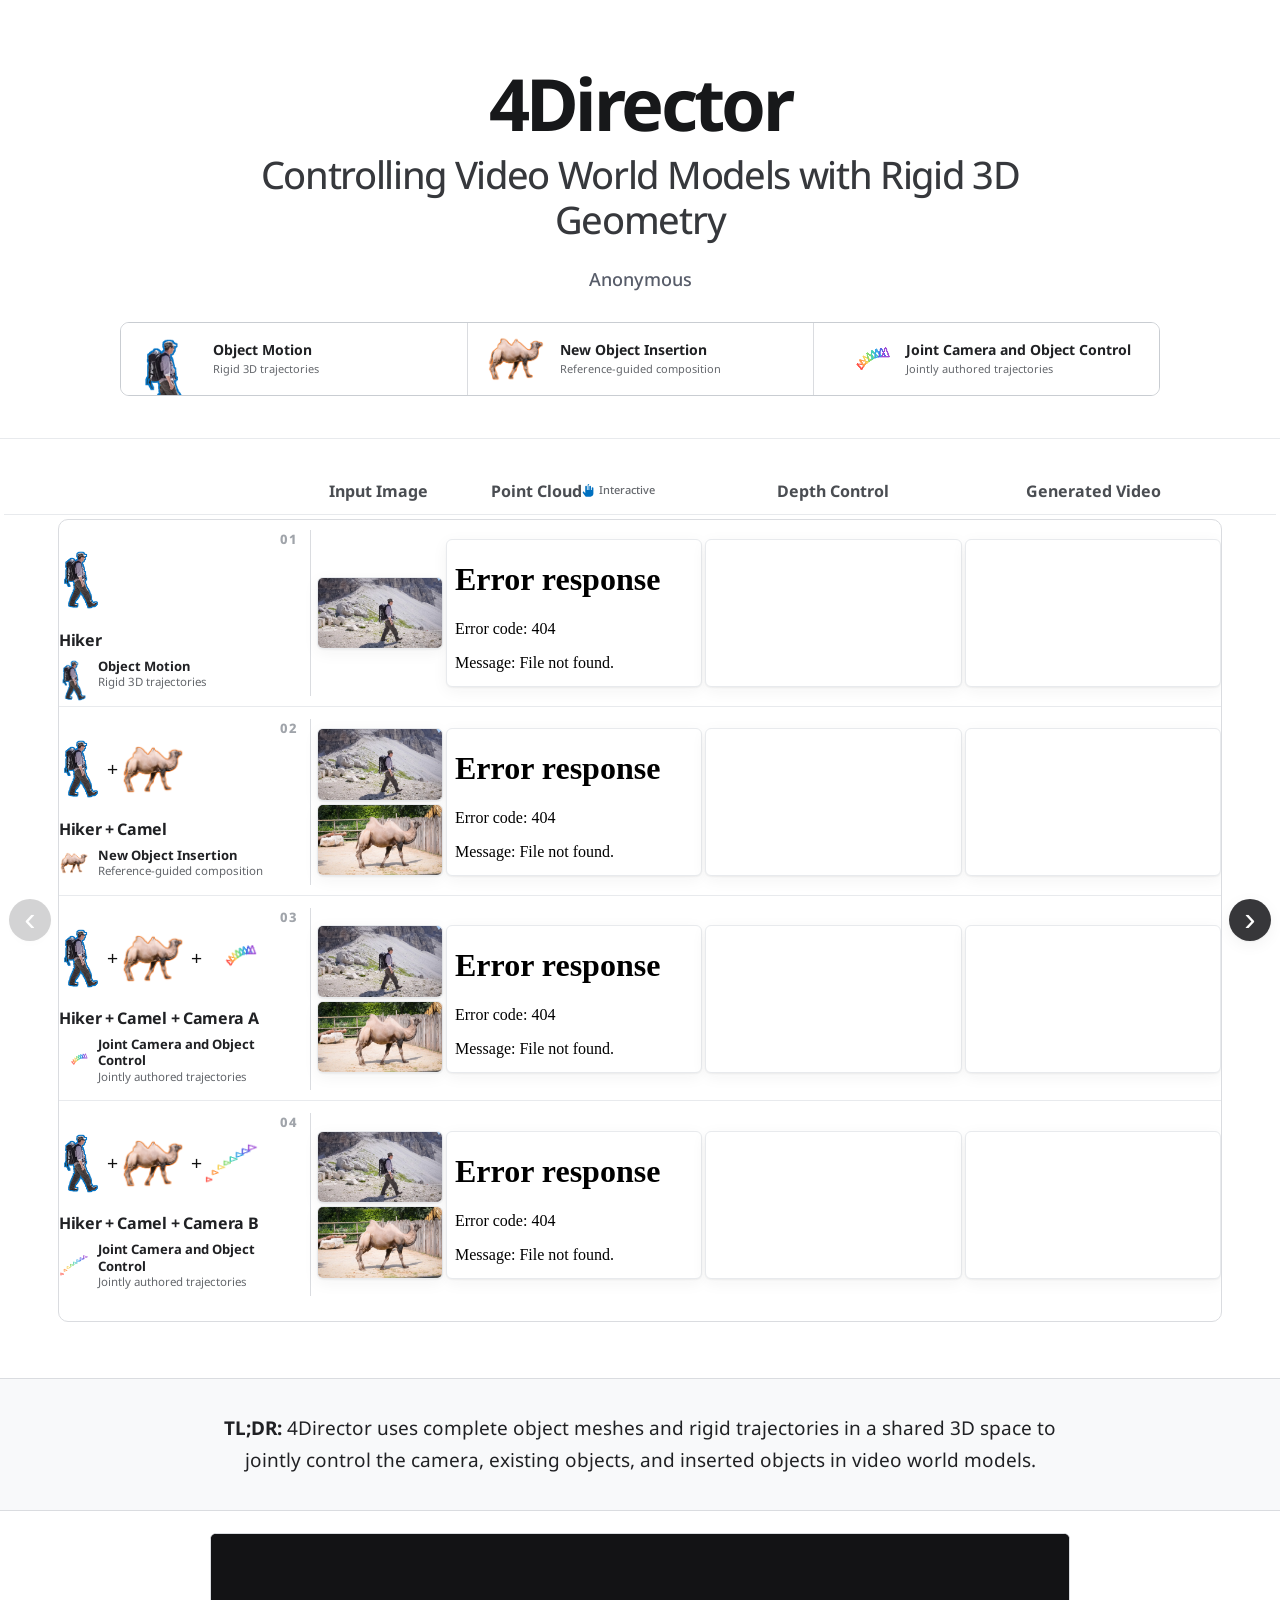
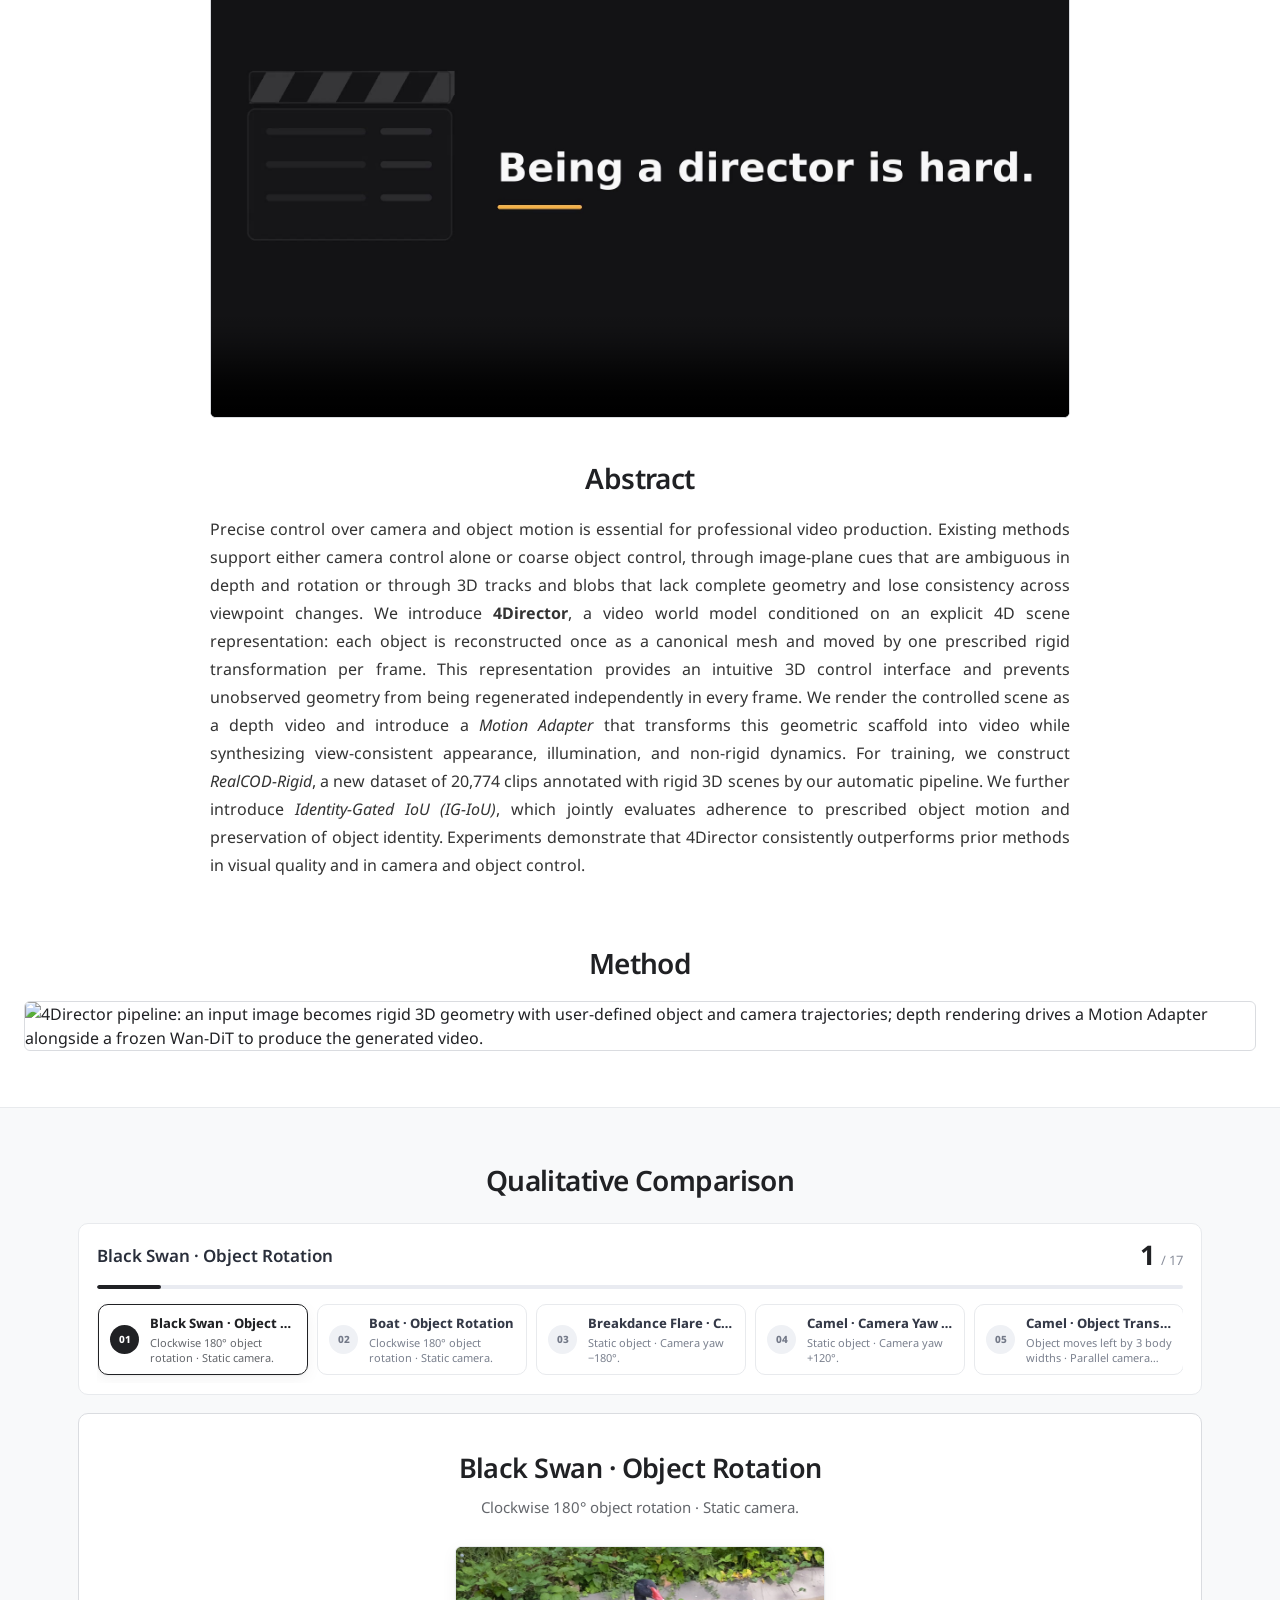
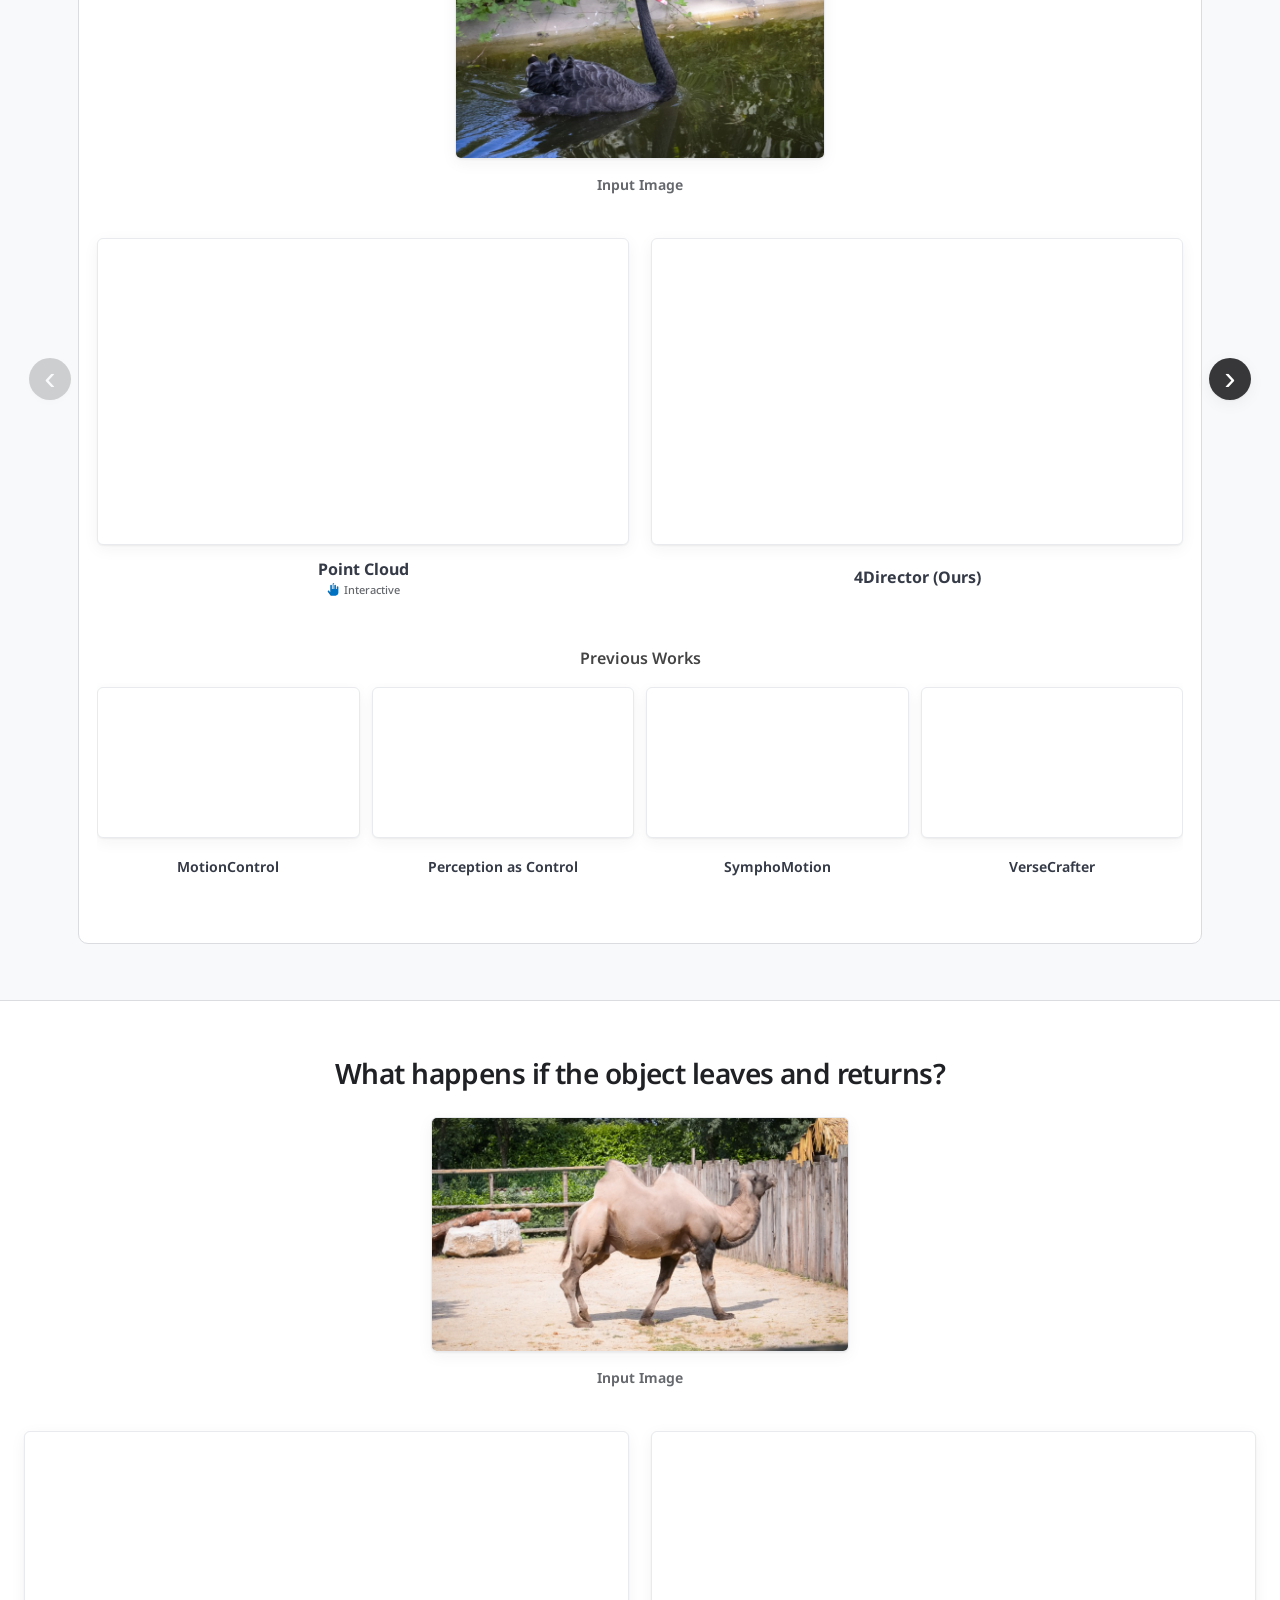
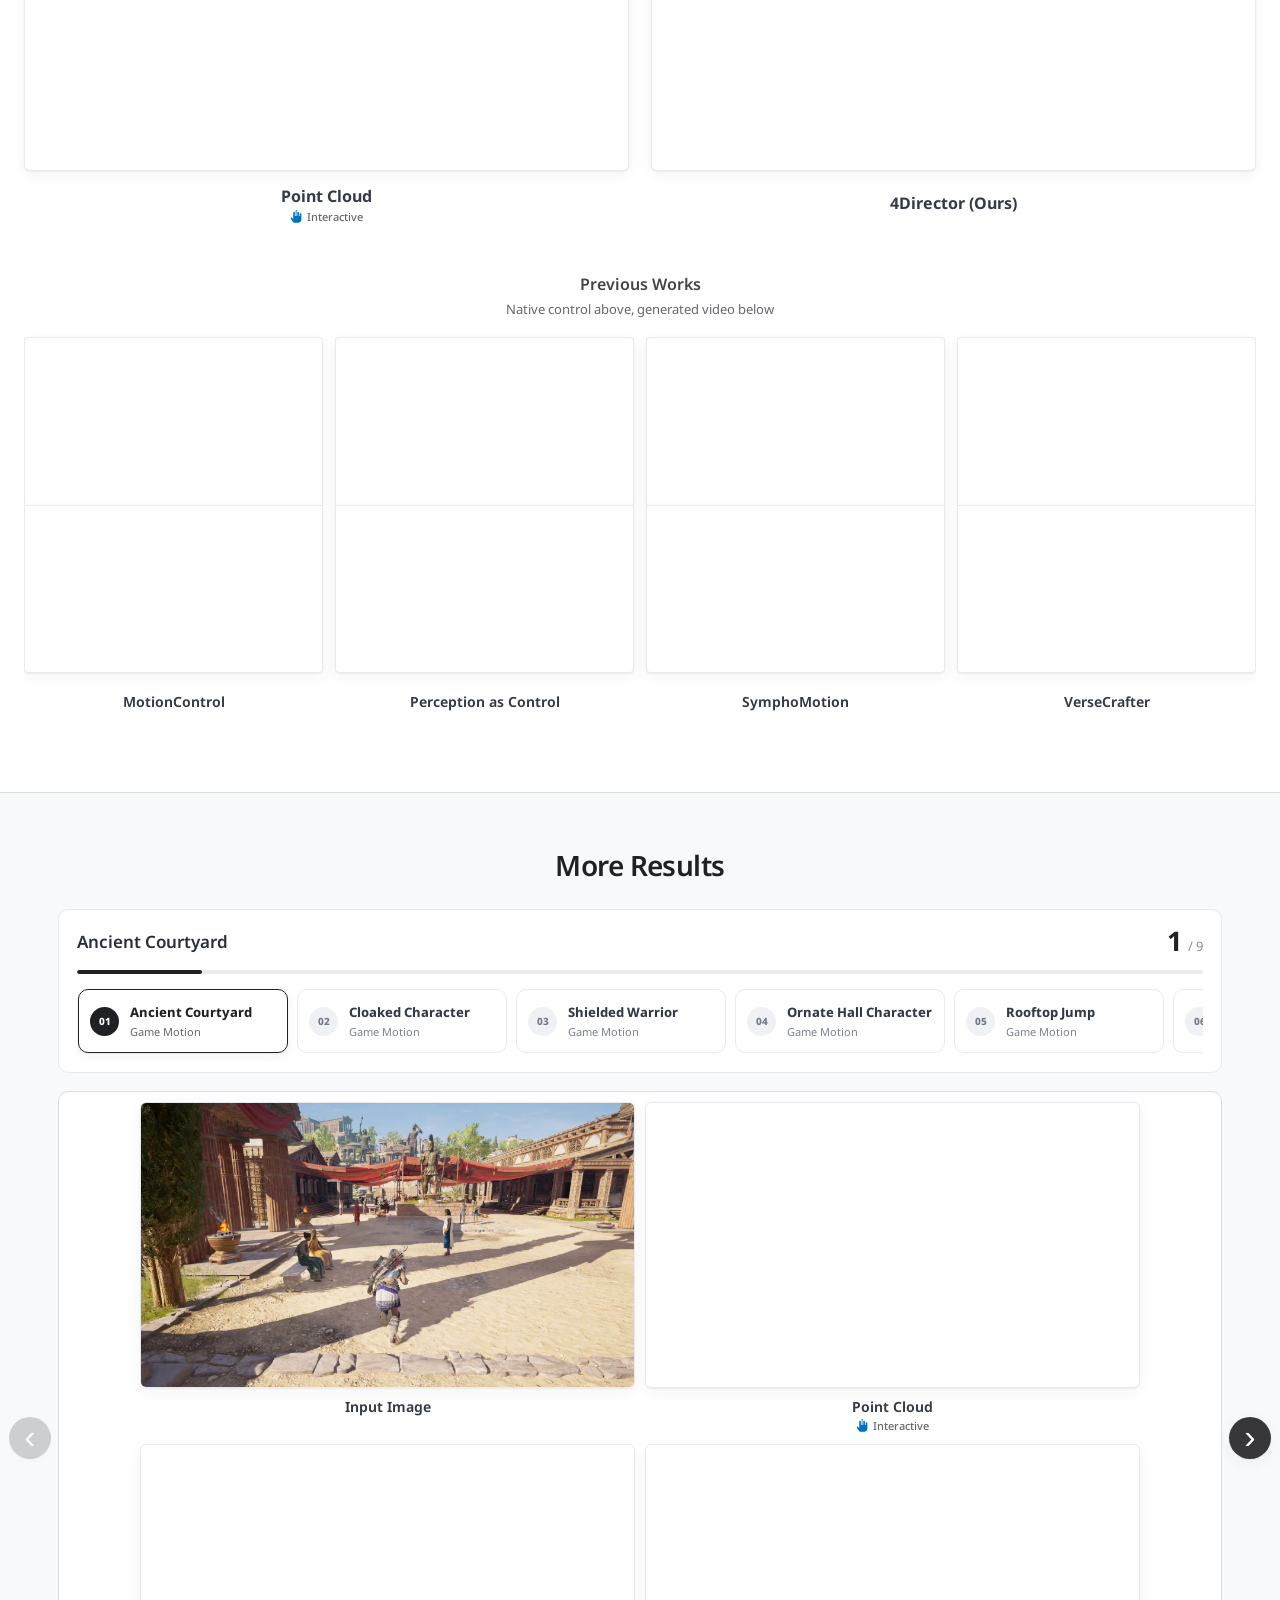
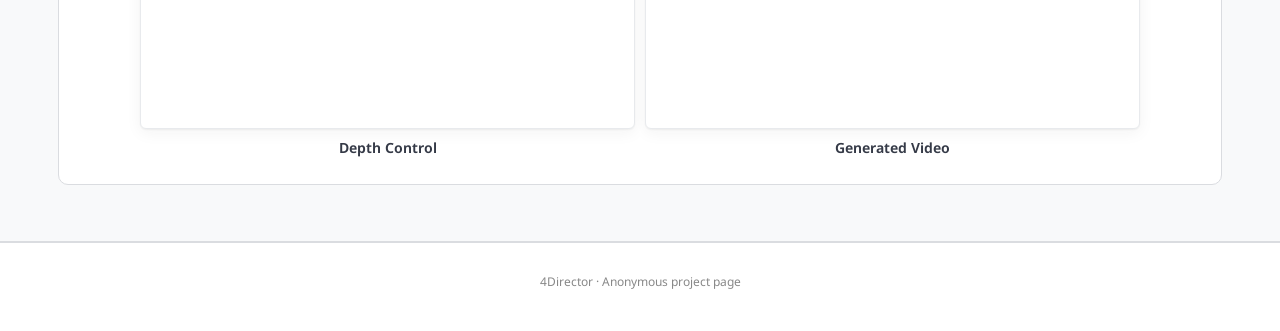
==== commit 01409eba: "Improve mobile layout and standardize Point Cloud labels Co-authored-by: Cursor <cursoragent@cursor." ====
--- a/index.html
+++ b/index.html
@@ -13,11 +13,11 @@
     rel="stylesheet"
     href="https://fonts.googleapis.com/css?family=Google+Sans|Noto+Sans|Castoro"
   >
-  <link rel="stylesheet" href="./project-page.css?v=20260925-layout">
+  <link rel="stylesheet" href="./project-page.css?v=20260925-mobile">
   <!-- qualitative-cases.js first: it exports the carousel and the lazy
        media observers that teaser.js reuses. -->
-  <script defer src="./qualitative-cases.js?v=20260925-layout"></script>
-  <script defer src="./teaser.js?v=20260925-layout"></script>
+  <script defer src="./qualitative-cases.js?v=20260925-mobile"></script>
+  <script defer src="./teaser.js?v=20260925-mobile"></script>
 </head>
 <body data-edition="release">
   <header class="publication-hero">
@@ -187,7 +187,7 @@
 
         <div class="qualitative-hero-row">
           <figure class="media-card">
-            <figcaption class="media-title">4D Scene Visualization<small>Interactive</small></figcaption>
+            <figcaption class="media-title">Point Cloud<small>Interactive</small></figcaption>
             <div class="media-frame">
               <iframe
                 data-lazy-iframe
--- a/project-page.css
+++ b/project-page.css
@@ -220,7 +220,7 @@
 .teaser-column-headings {
   display: grid;
   grid-template-columns:
-    228px
+    255px
     minmax(0, 0.49fr)
     repeat(3, minmax(0, 1fr));
   gap: 3px;
@@ -1694,4 +1694,69 @@
   .authored-comparison-section .teaser-heading h2 {
     font-size: 23px;
   }
-}
+
+  /* Keep interactive media usable at full width, place the two passive
+     outputs side by side, and pair multiple input images in one row. */
+  .teaser-section:not(.showcase-section) .media-grid {
+    grid-template-columns: repeat(2, minmax(0, 1fr));
+    gap: 10px 8px;
+  }
+
+  .teaser-section:not(.showcase-section) .teaser-input-stack,
+  .teaser-section:not(.showcase-section) .media-grid > .media-card:nth-child(2) {
+    grid-column: 1 / -1;
+  }
+
+  .teaser-section:not(.showcase-section) .teaser-input-stack {
+    grid-template-columns: repeat(2, minmax(0, 1fr));
+    align-items: end;
+    gap: 8px;
+  }
+
+  .teaser-section:not(.showcase-section) .teaser-input-stack.is-single-input {
+    grid-template-columns: minmax(0, 1fr);
+    width: min(100%, 300px);
+    margin: 0 auto;
+  }
+
+  .teaser-section .media-title {
+    min-height: 34px;
+    margin-top: 6px;
+    font-size: 14px;
+  }
+
+  .teaser-section .media-title small {
+    font-size: 10px;
+  }
+
+  .qualitative-baseline-row {
+    grid-template-columns: repeat(2, minmax(0, 1fr));
+    gap: 12px 8px;
+    overflow: visible;
+  }
+
+  .qualitative-baseline-row .media-title {
+    min-height: 32px;
+    font-size: 12px;
+  }
+
+  .qualitative-carousel .qualitative-case {
+    padding-right: 7px;
+    padding-left: 7px;
+  }
+
+  .qualitative-hero-row {
+    gap: 12px;
+    margin-top: 20px;
+  }
+
+  .qualitative-case-heading {
+    margin-bottom: 20px;
+  }
+
+  .abstract-copy {
+    font-size: 14px;
+    line-height: 1.68;
+    text-align: left;
+  }
+}
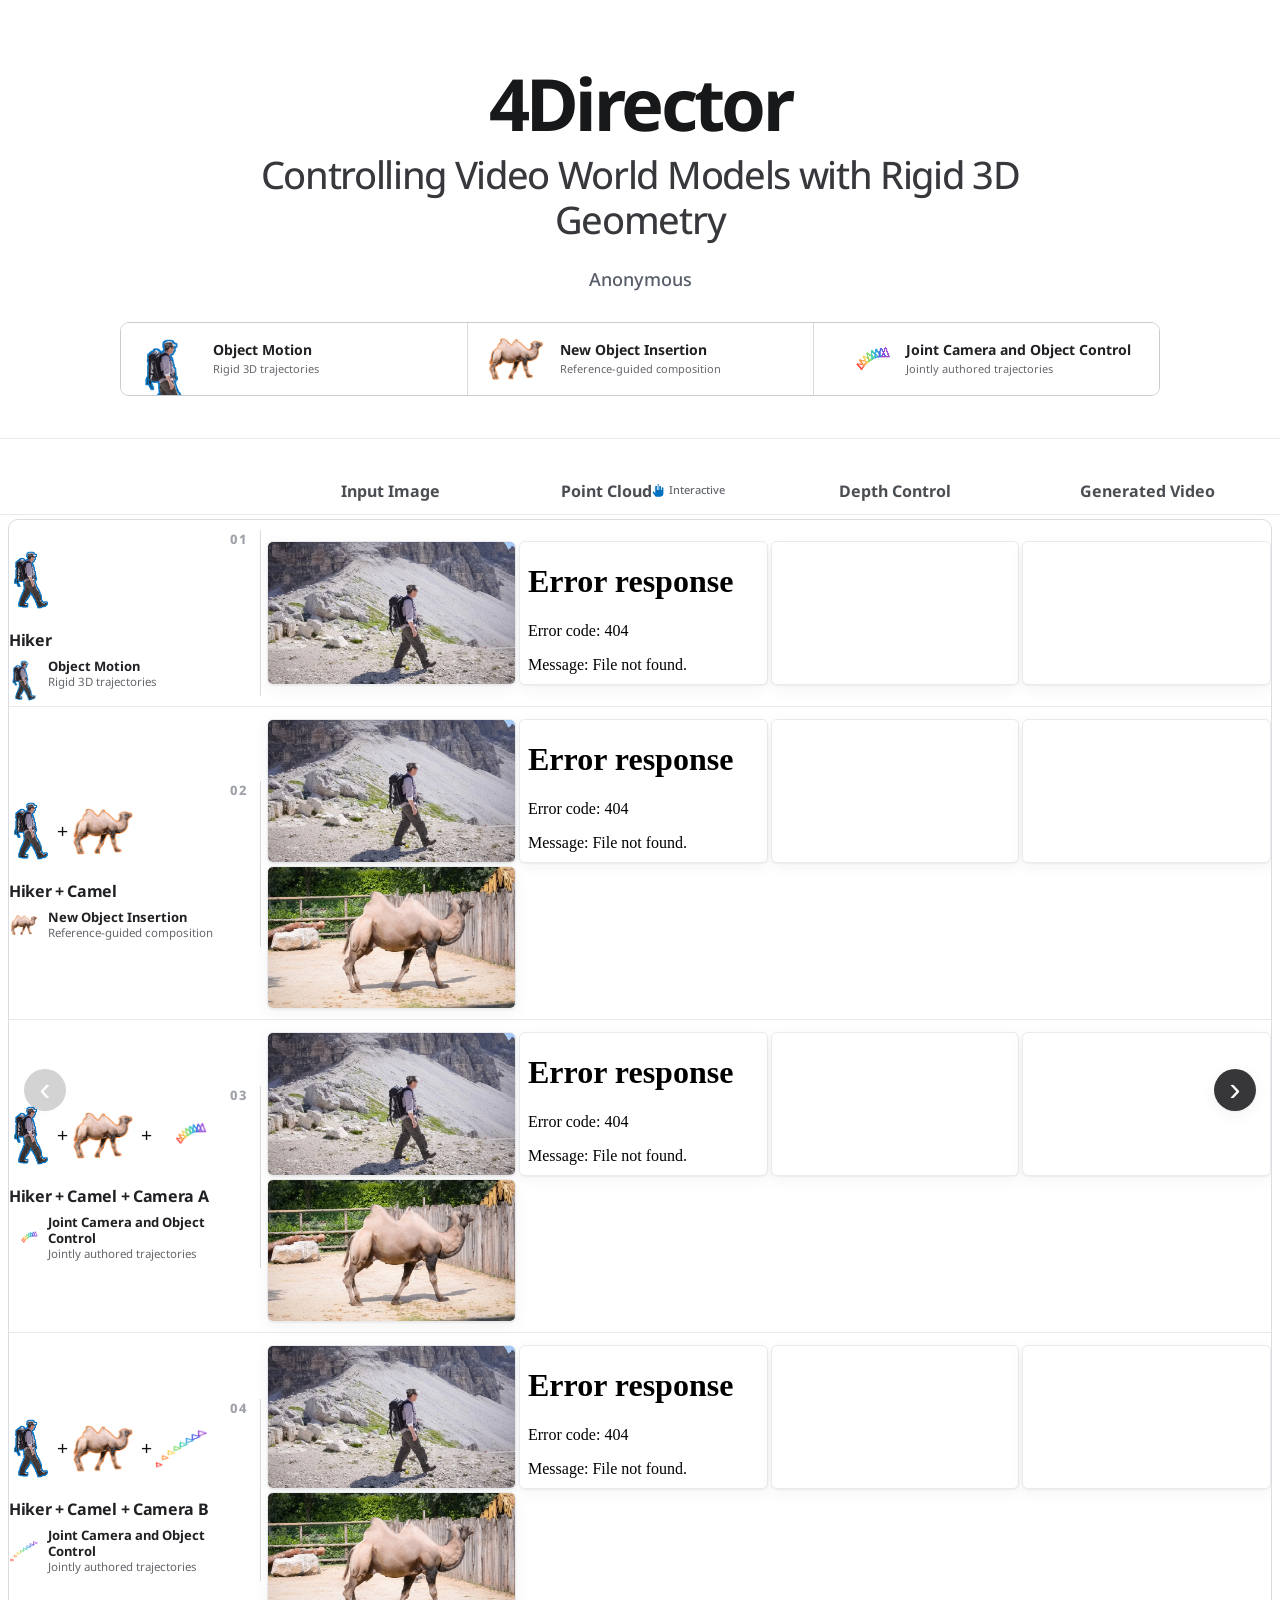
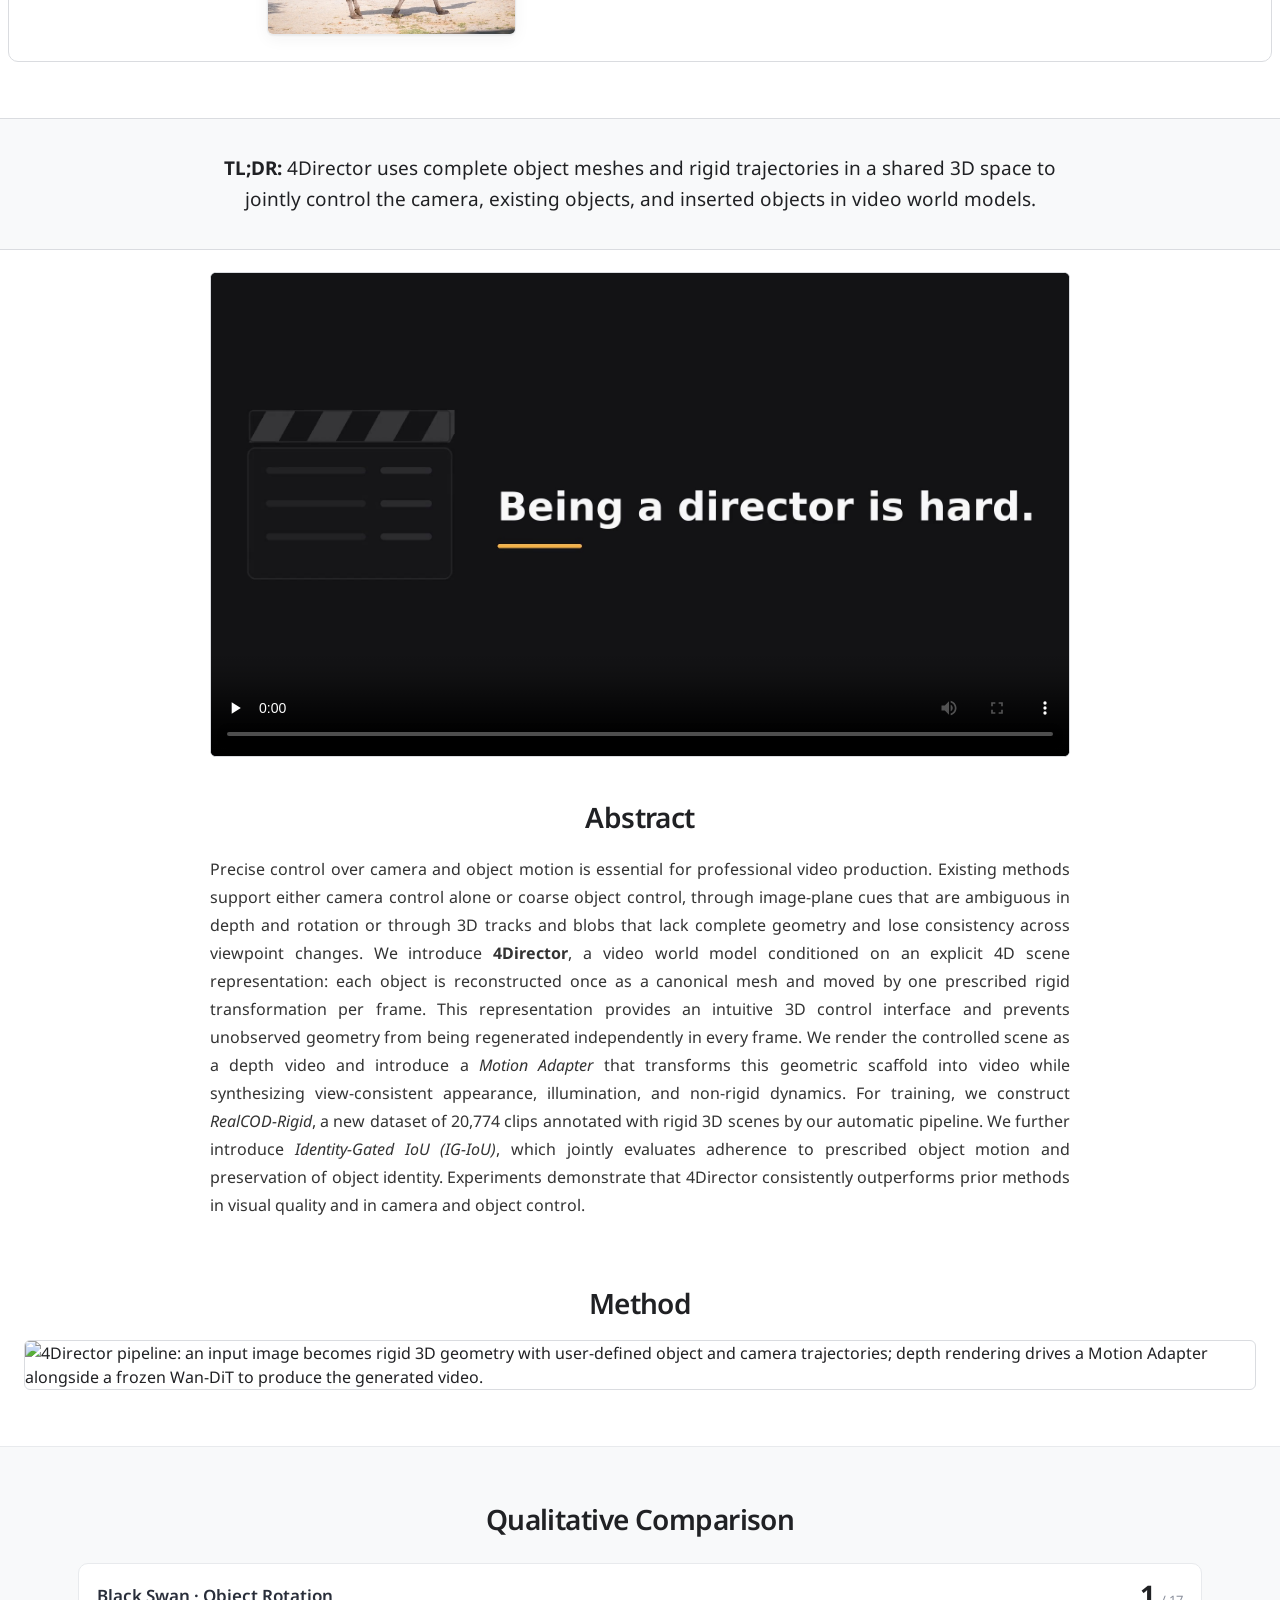
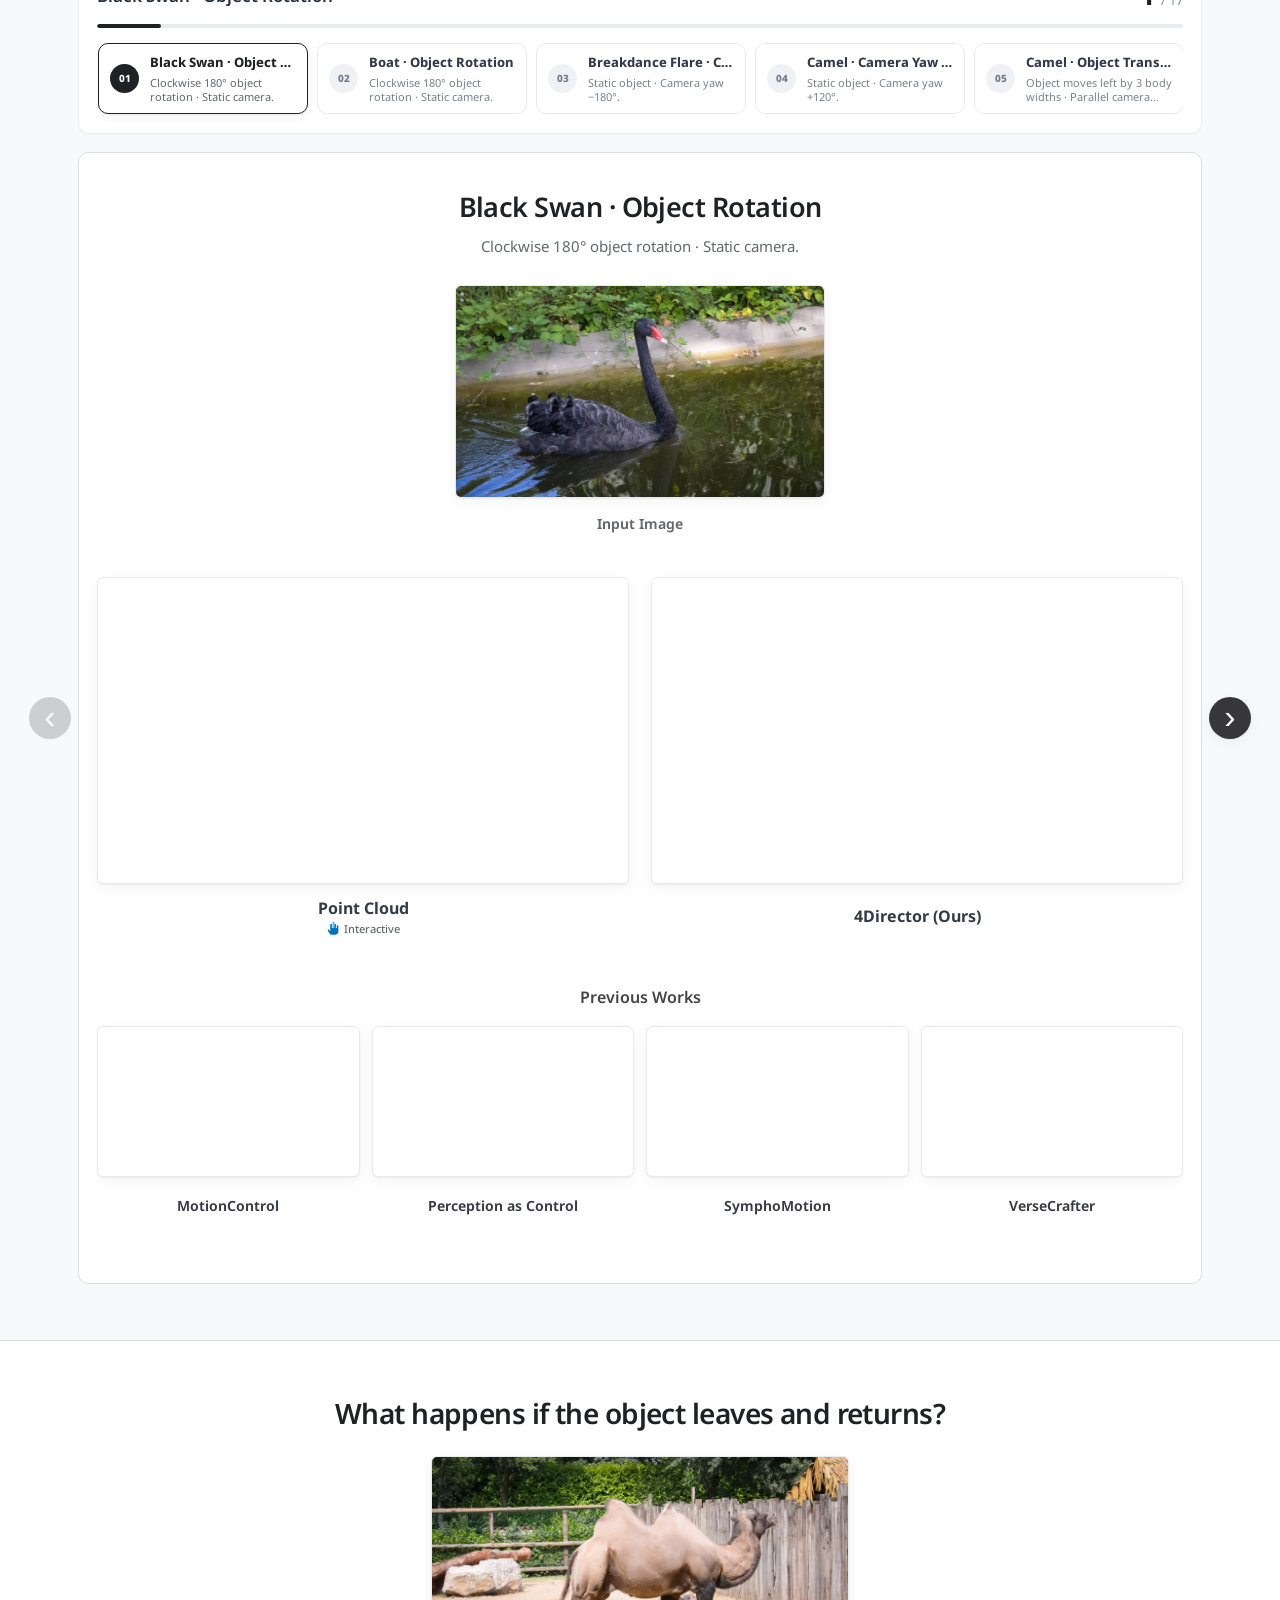
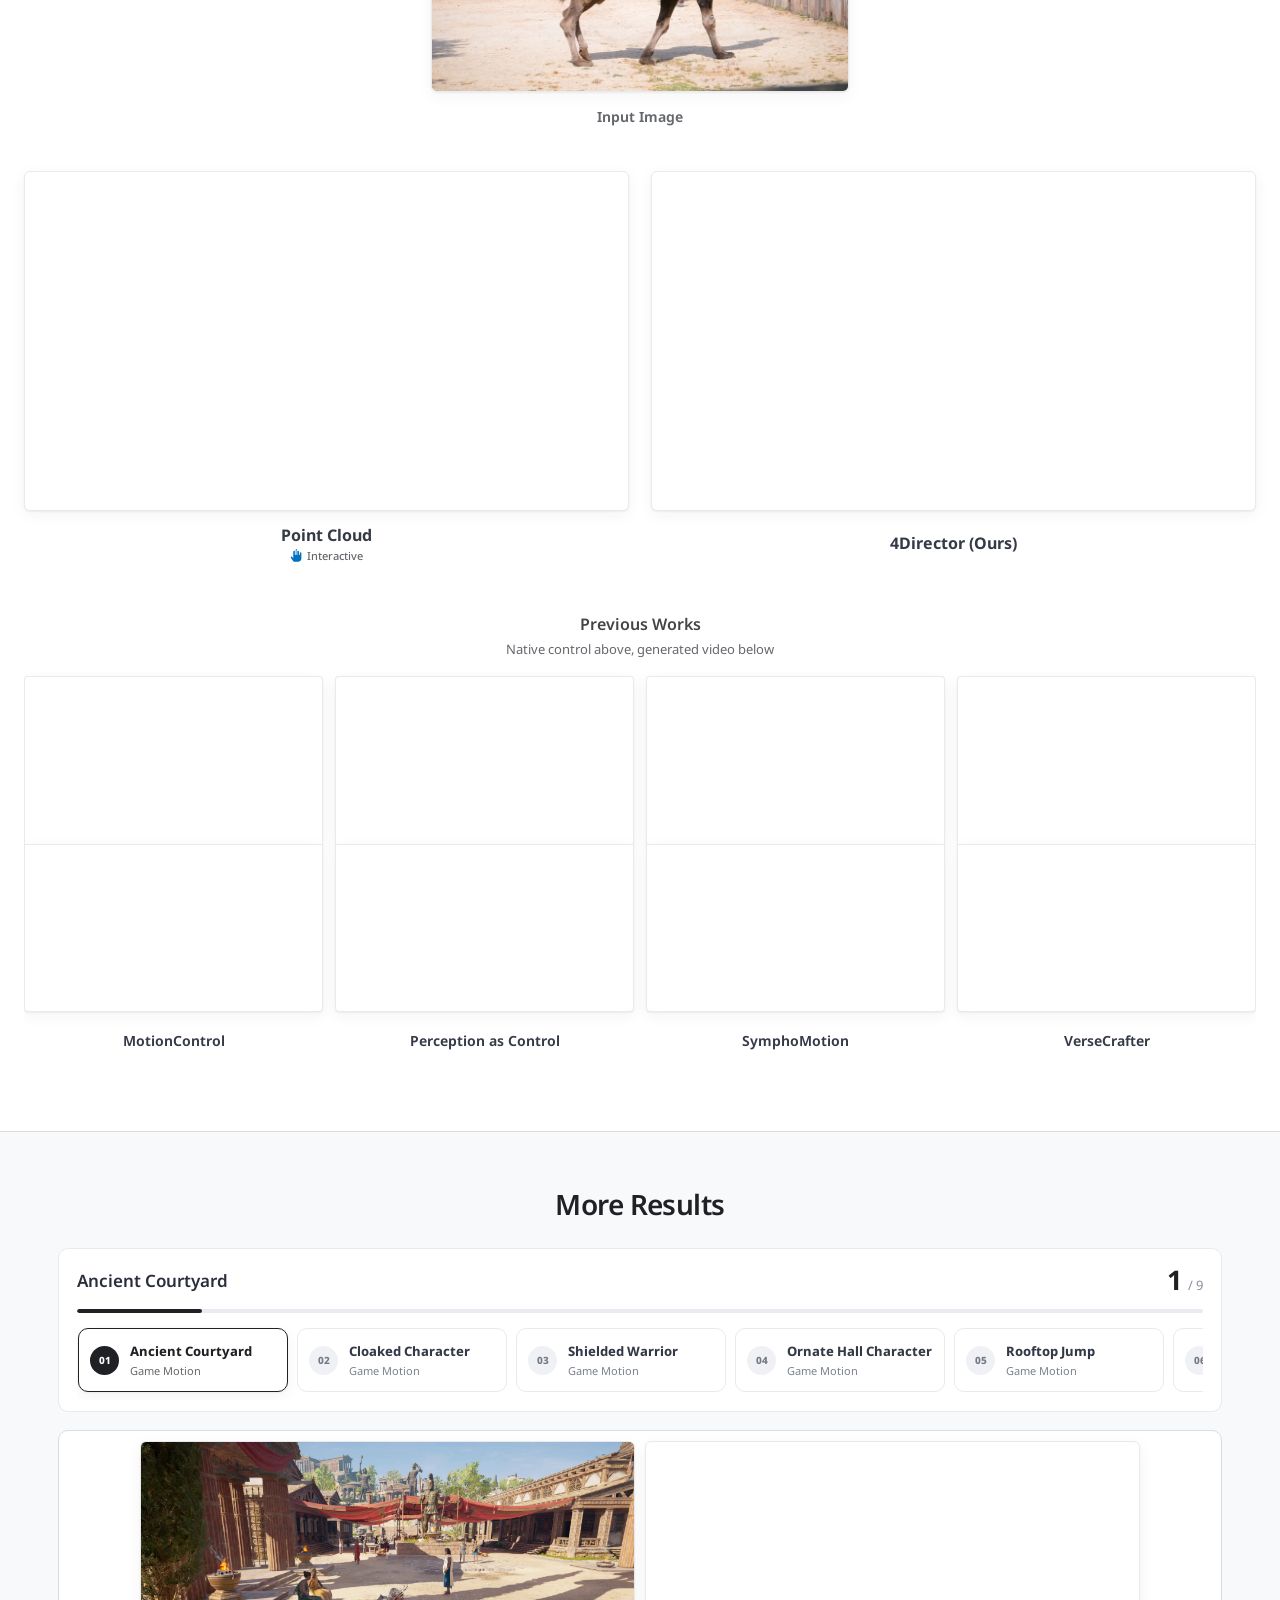
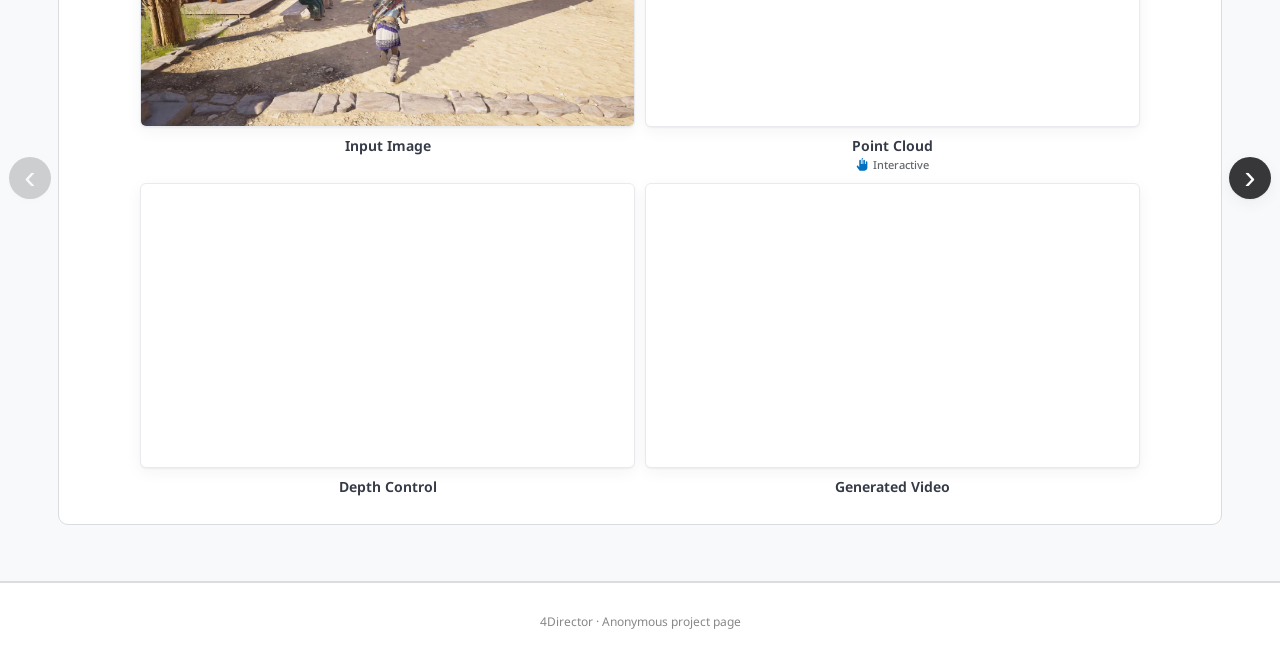
==== commit b3964493: "Let each teaser row span the viewport and enlarge the input images. Co-authored-by: Cursor <cursorag" ====
--- a/index.html
+++ b/index.html
@@ -13,7 +13,7 @@
     rel="stylesheet"
     href="https://fonts.googleapis.com/css?family=Google+Sans|Noto+Sans|Castoro"
   >
-  <link rel="stylesheet" href="./project-page.css?v=20260925-mobile">
+  <link rel="stylesheet" href="./project-page.css?v=20260925-teaser-wide">
   <!-- qualitative-cases.js first: it exports the carousel and the lazy
        media observers that teaser.js reuses. -->
   <script defer src="./qualitative-cases.js?v=20260925-mobile"></script>
--- a/project-page.css
+++ b/project-page.css
@@ -221,8 +221,7 @@
   display: grid;
   grid-template-columns:
     255px
-    minmax(0, 0.49fr)
-    repeat(3, minmax(0, 1fr));
+    repeat(4, minmax(0, 1fr));
   gap: 3px;
   padding: 0 0 11px;
   border-bottom: 1px solid var(--paper-line);
@@ -391,9 +390,7 @@
 
 .media-grid {
   display: grid;
-  grid-template-columns:
-    minmax(0, 0.49fr)
-    repeat(3, minmax(0, 1fr));
+  grid-template-columns: repeat(4, minmax(0, 1fr));
   align-items: start;
   gap: 3px;
 }
@@ -1619,6 +1616,32 @@
   padding: 0;
 }
 
+/* The teaser is the page's first impression, so each row runs the full
+   viewport instead of sitting inside the shared content measure. */
+#teaser {
+  padding-right: 0;
+  padding-left: 0;
+}
+
+#teaser main.teaser-container {
+  width: 100%;
+  max-width: none;
+}
+
+#teaser .qualitative-carousel,
+#teaser .teaser-column-headings {
+  padding-right: 8px;
+  padding-left: 8px;
+}
+
+#teaser .qualitative-carousel-button.is-previous {
+  left: 16px;
+}
+
+#teaser .qualitative-carousel-button.is-next {
+  right: 16px;
+}
+
 .authored-comparison-container {
   width: min(100%, var(--page-wide));
 }
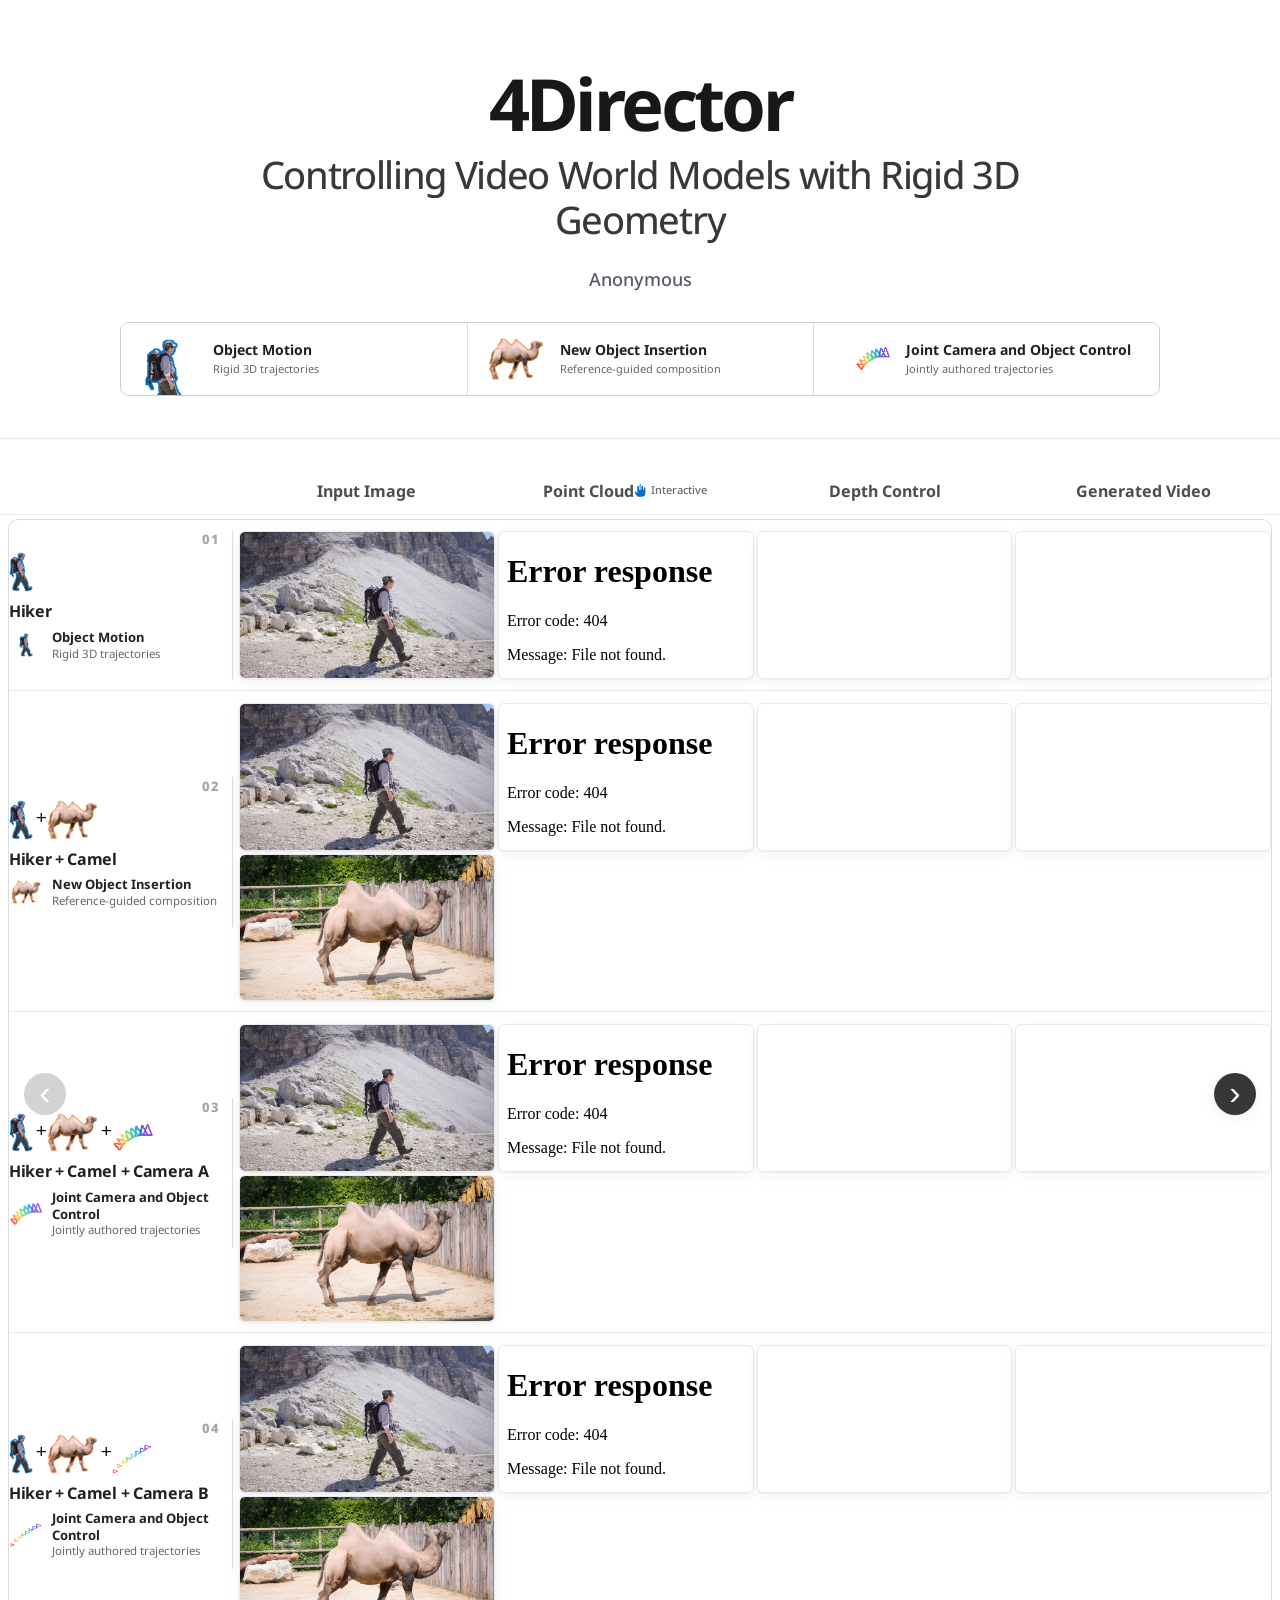
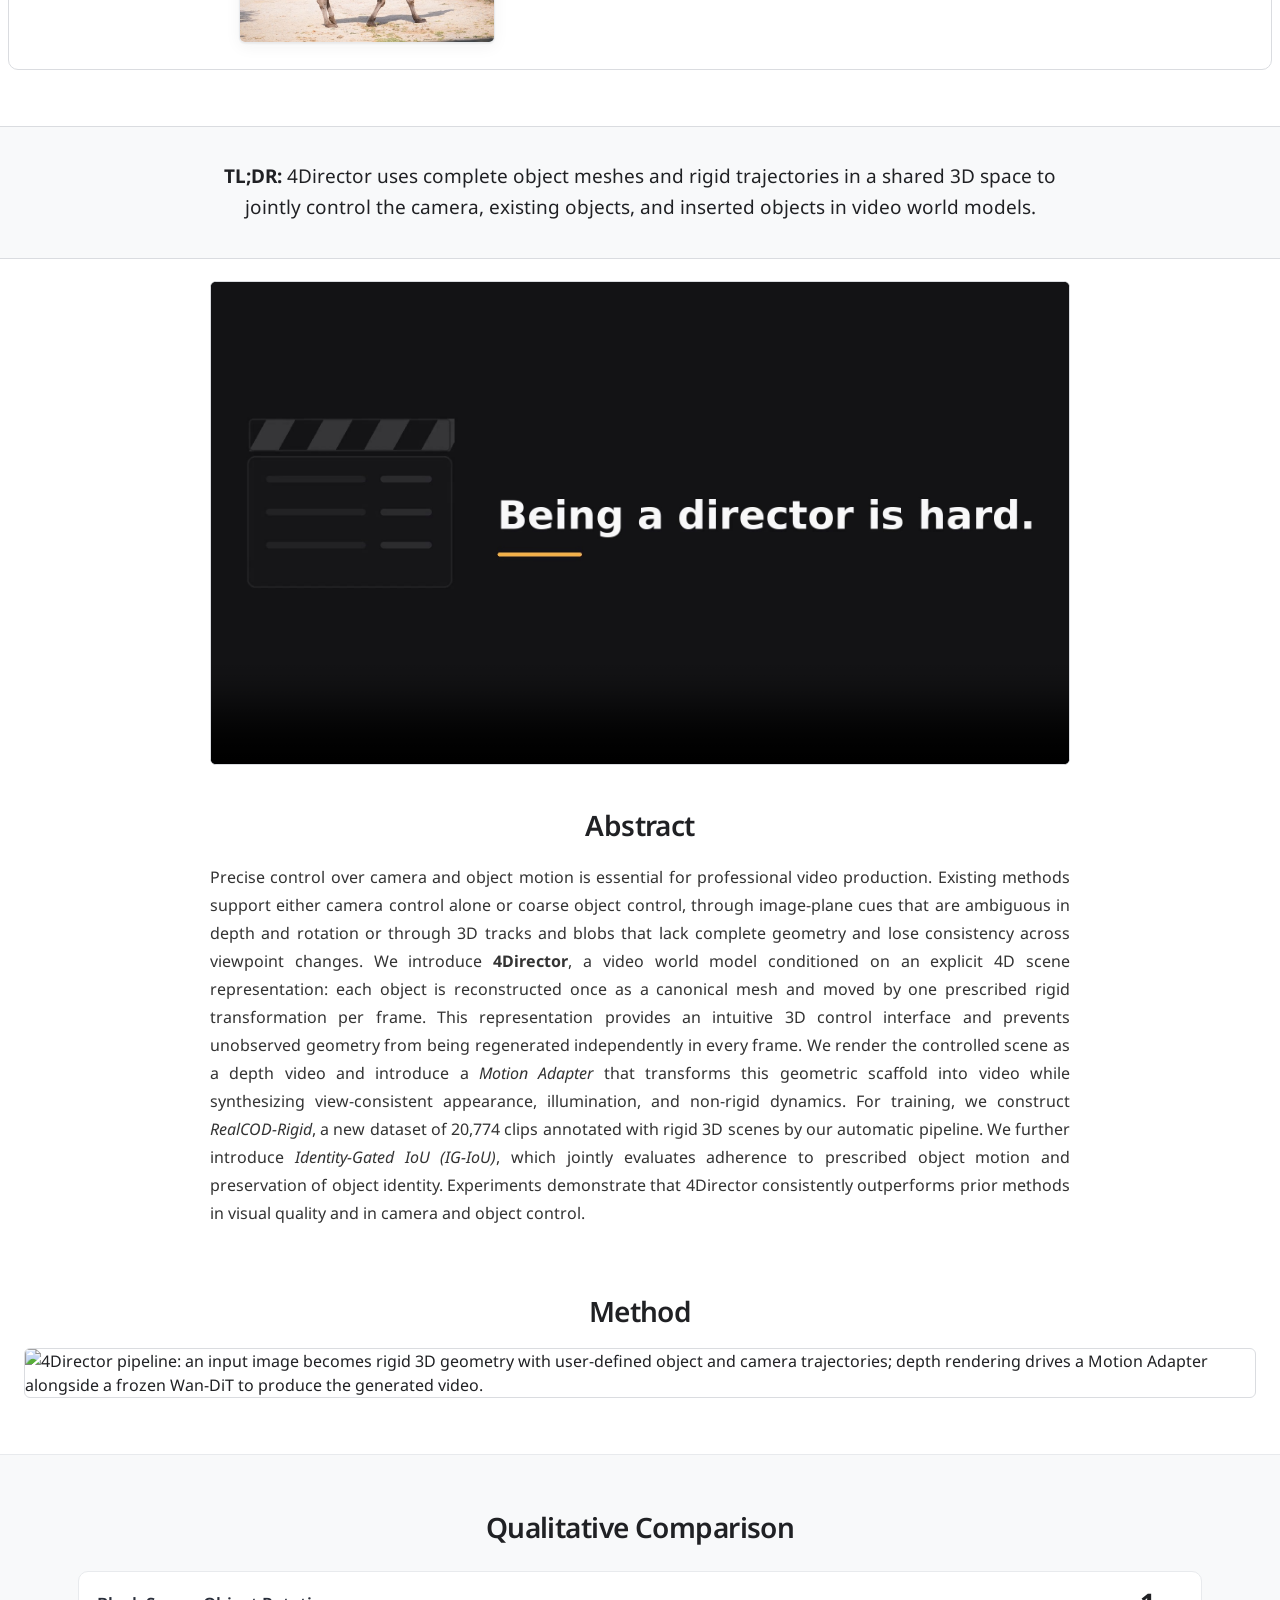
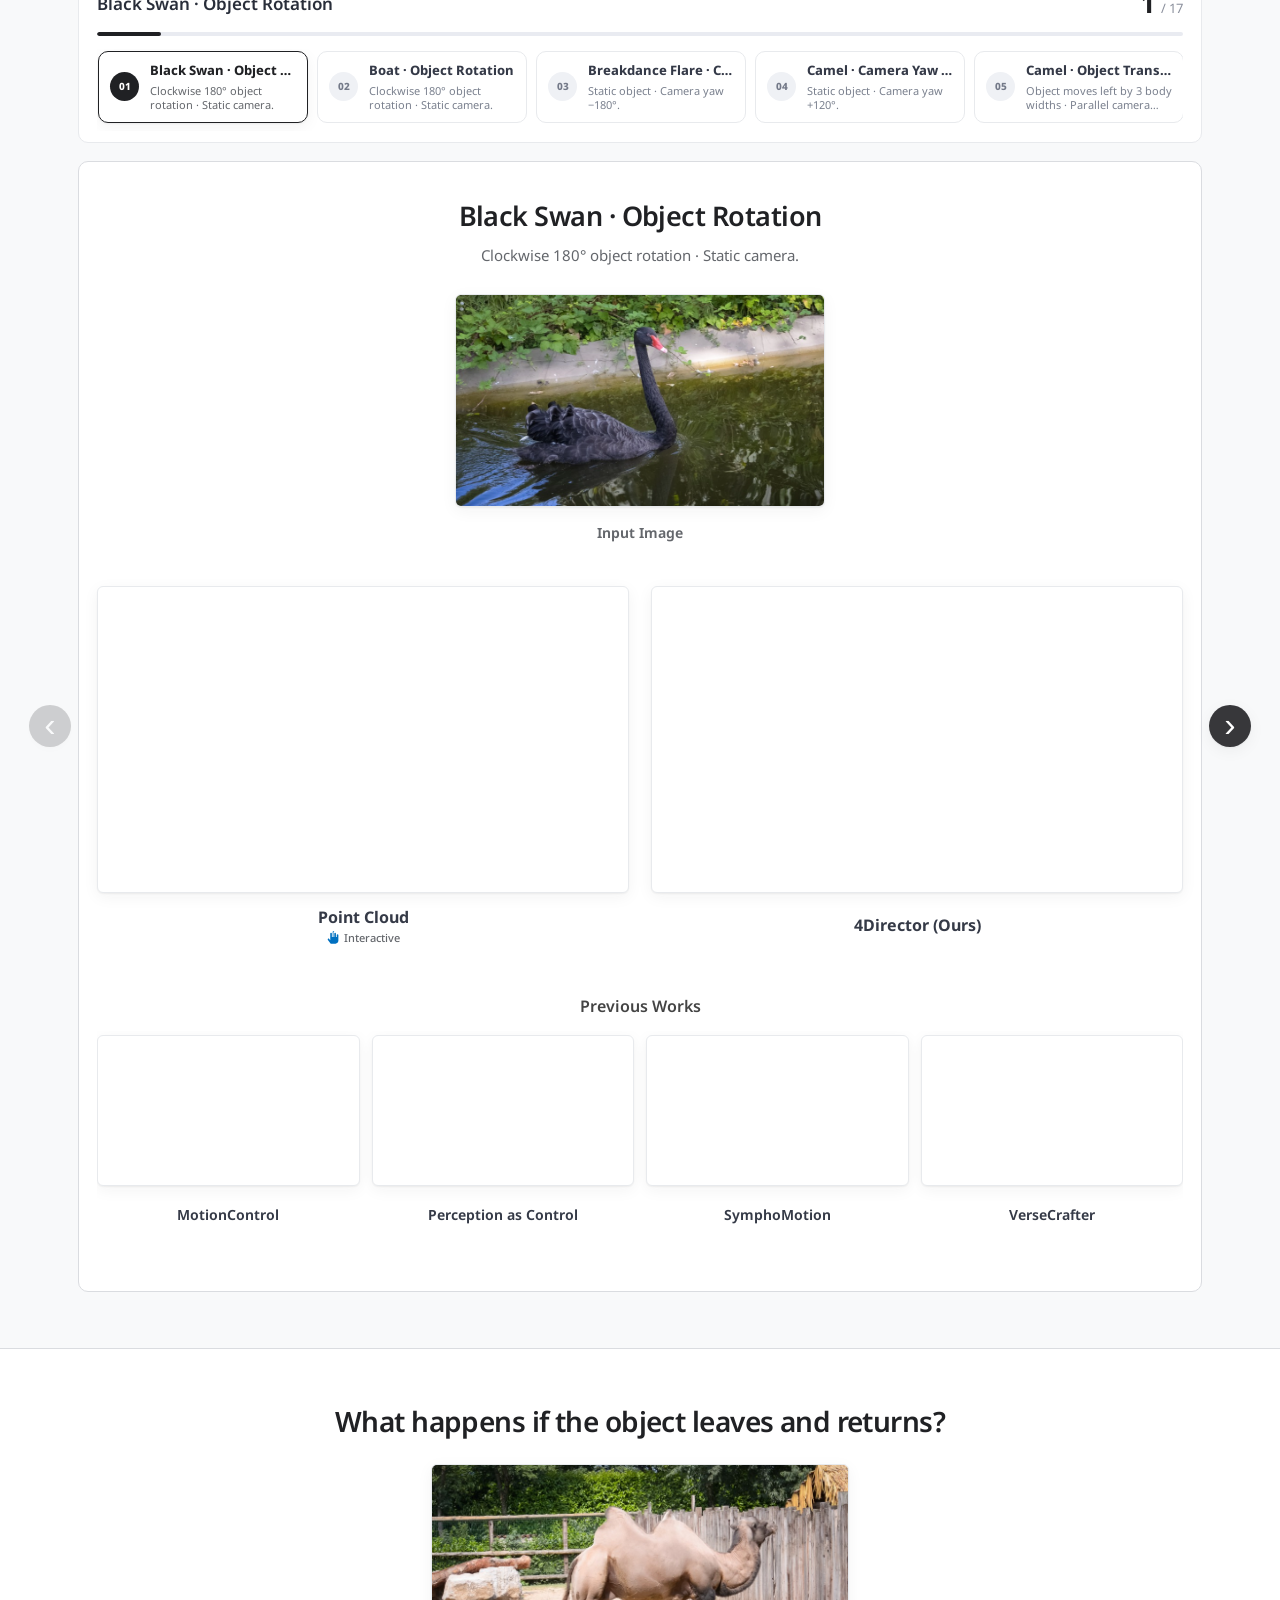
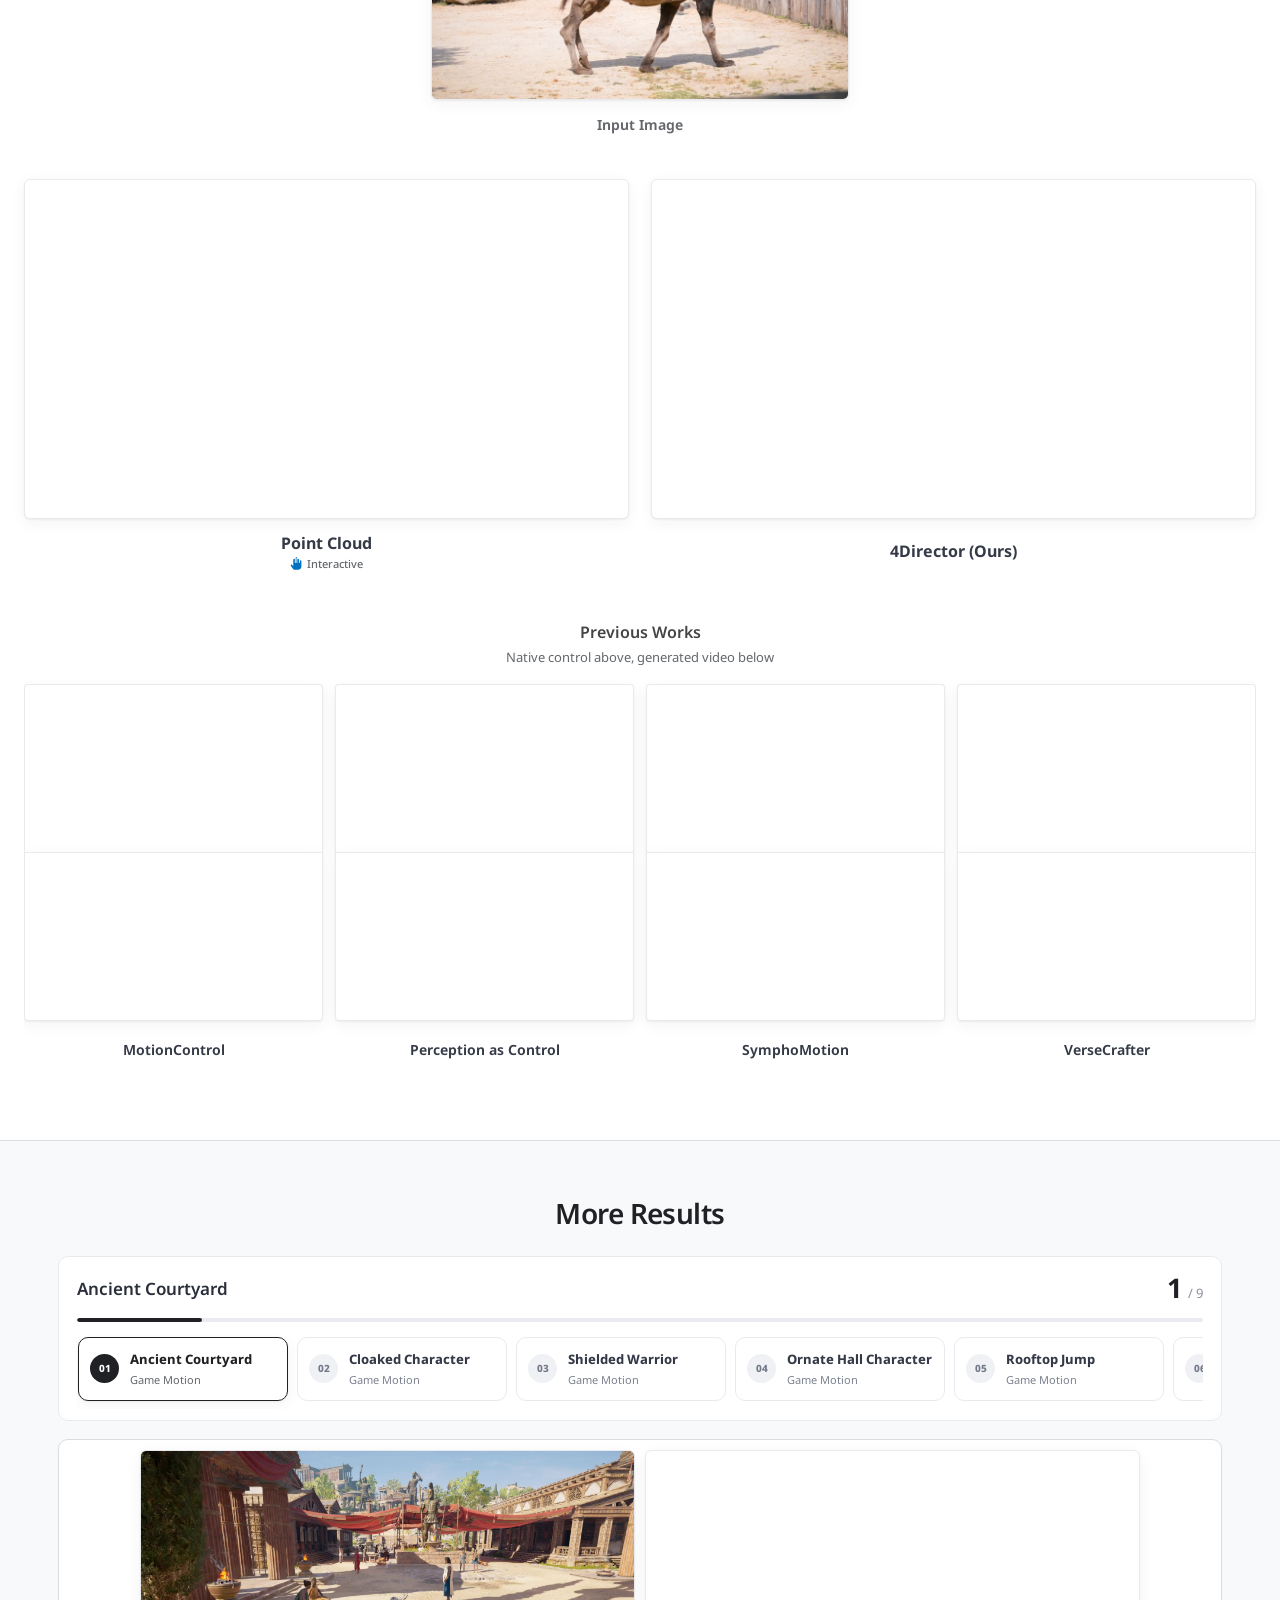
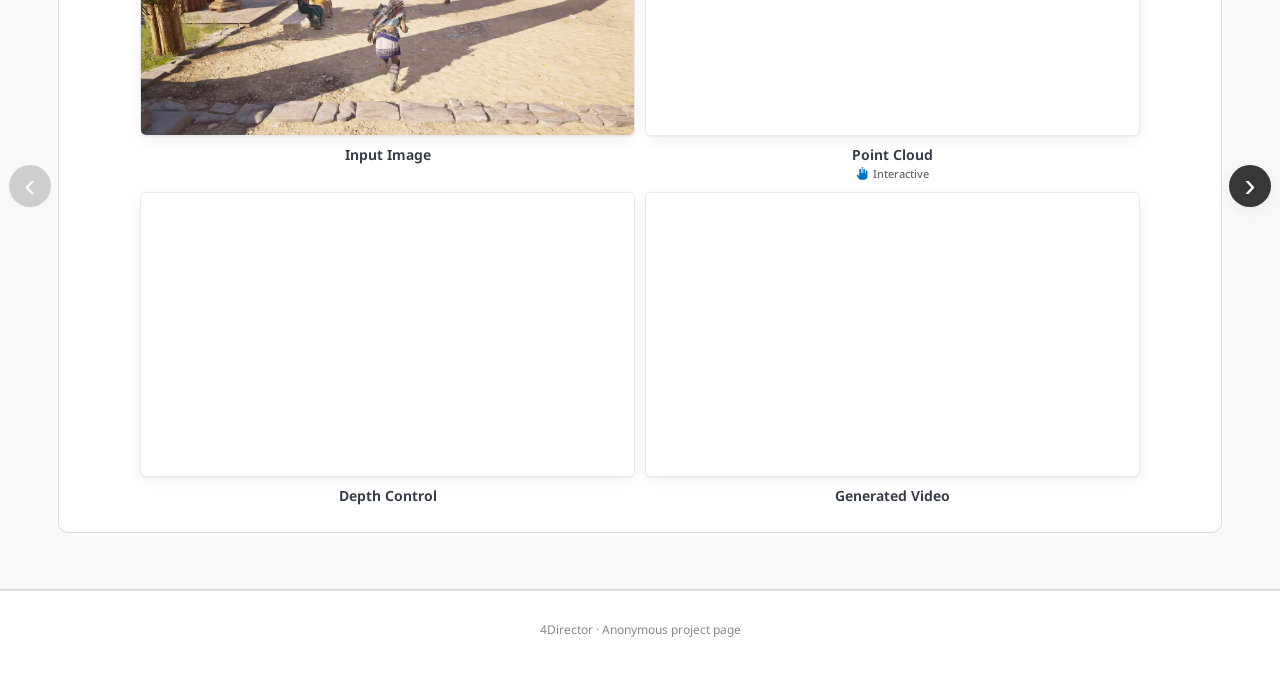
==== commit b7971e9b: "Narrow the teaser rail and give its icons one consistent size. Co-authored-by: Cursor <cursoragent@c" ====
--- a/index.html
+++ b/index.html
@@ -13,11 +13,11 @@
     rel="stylesheet"
     href="https://fonts.googleapis.com/css?family=Google+Sans|Noto+Sans|Castoro"
   >
-  <link rel="stylesheet" href="./project-page.css?v=20260925-teaser-wide">
+  <link rel="stylesheet" href="./project-page.css?v=20260925-rail">
   <!-- qualitative-cases.js first: it exports the carousel and the lazy
        media observers that teaser.js reuses. -->
-  <script defer src="./qualitative-cases.js?v=20260925-mobile"></script>
-  <script defer src="./teaser.js?v=20260925-mobile"></script>
+  <script defer src="./qualitative-cases.js?v=20260925-rail"></script>
+  <script defer src="./teaser.js?v=20260925-rail"></script>
 </head>
 <body data-edition="release">
   <header class="publication-hero">
--- a/project-page.css
+++ b/project-page.css
@@ -220,7 +220,7 @@
 .teaser-column-headings {
   display: grid;
   grid-template-columns:
-    255px
+    227px
     repeat(4, minmax(0, 1fr));
   gap: 3px;
   padding: 0 0 11px;
@@ -251,9 +251,9 @@
 
 .case {
   display: grid;
-  /* Wide enough for the busiest icon equation, bear + T-Rex + camera, so no
-     row has to scale its icons down to fit. */
-  grid-template-columns: minmax(242px, 252px) minmax(0, 1fr);
+  /* Wide enough for the busiest icon equation, bear + T-Rex + camera, at the
+     shared icon height. */
+  grid-template-columns: 224px minmax(0, 1fr);
   align-items: center;
   gap: 6px;
   padding: 8px 0 10px;
@@ -268,7 +268,7 @@
 .feature-rail {
   position: relative;
   display: flex;
-  min-height: 166px;
+  min-height: 150px;
   flex-direction: column;
   align-items: flex-start;
   justify-content: center;
@@ -291,44 +291,41 @@
 .feature-row-visual {
   display: block;
   width: 100%;
-  height: 88px;
-  margin-bottom: 7px;
-}
-
-.feature-row-visual img {
-  width: 100%;
-  height: 100%;
-  object-fit: contain;
-  object-position: center;
+  height: 44px;
+  margin-bottom: 10px;
 }
 
 .feature-equation {
   display: flex;
-  align-items: center;
-  gap: 4px;
+  align-items: flex-end;
+  gap: 3px;
   white-space: nowrap;
 }
 
-/* Icons shrink together rather than spilling past the rail, so a row that
-   gains a module never drops the last one out of sight. */
+/* The icons are cropped to their content, so one height gives every subject
+   the same visual weight; long subjects are capped by width instead. */
 .feature-module {
-  display: grid;
+  display: flex;
   flex: 0 1 auto;
+  align-items: flex-end;
   min-width: 0;
-  height: 84px;
-  place-items: center;
-}
-
-.is-hiker-module {
-  width: 44px;
-}
-
-.is-camel-module {
-  width: 68px;
-}
-
-.is-camera-module {
-  width: 56px;
+  height: 40px;
+}
+
+.feature-module img {
+  display: block;
+  width: auto;
+  height: auto;
+  max-width: 76px;
+  max-height: 40px;
+}
+
+.is-camera-module img {
+  max-height: 30px;
+}
+
+.feature-equation .feature-plus {
+  align-self: center;
 }
 
 .feature-plus {
@@ -881,7 +878,7 @@
 
 @media (max-width: 1100px) {
   .case {
-    grid-template-columns: 252px minmax(0, 1fr);
+    grid-template-columns:     224px minmax(0, 1fr);
     align-items: flex-start;
   }
 
@@ -1052,16 +1049,6 @@
   order: 2;
   padding-top: 8px;
   border-top: 1px solid var(--paper-line);
-}
-
-/* The bear ships at the camel's proportions, so the two teaser pages carry the
-   same visual weight in the rail. */
-.is-bear-module {
-  width: 60px;
-}
-
-.is-trex-module {
-  width: 88px;
 }
 
 .bear-seed-switcher {
@@ -1361,15 +1348,17 @@
 
 .capability-icon {
   display: grid;
-  width: 30px;
-  height: 30px;
+  width: 34px;
+  height: 24px;
   flex: none;
   place-items: center;
 }
 
 .capability-icon img {
-  max-width: 100%;
-  max-height: 100%;
+  width: auto;
+  height: auto;
+  max-width: 34px;
+  max-height: 24px;
   object-fit: contain;
 }
 
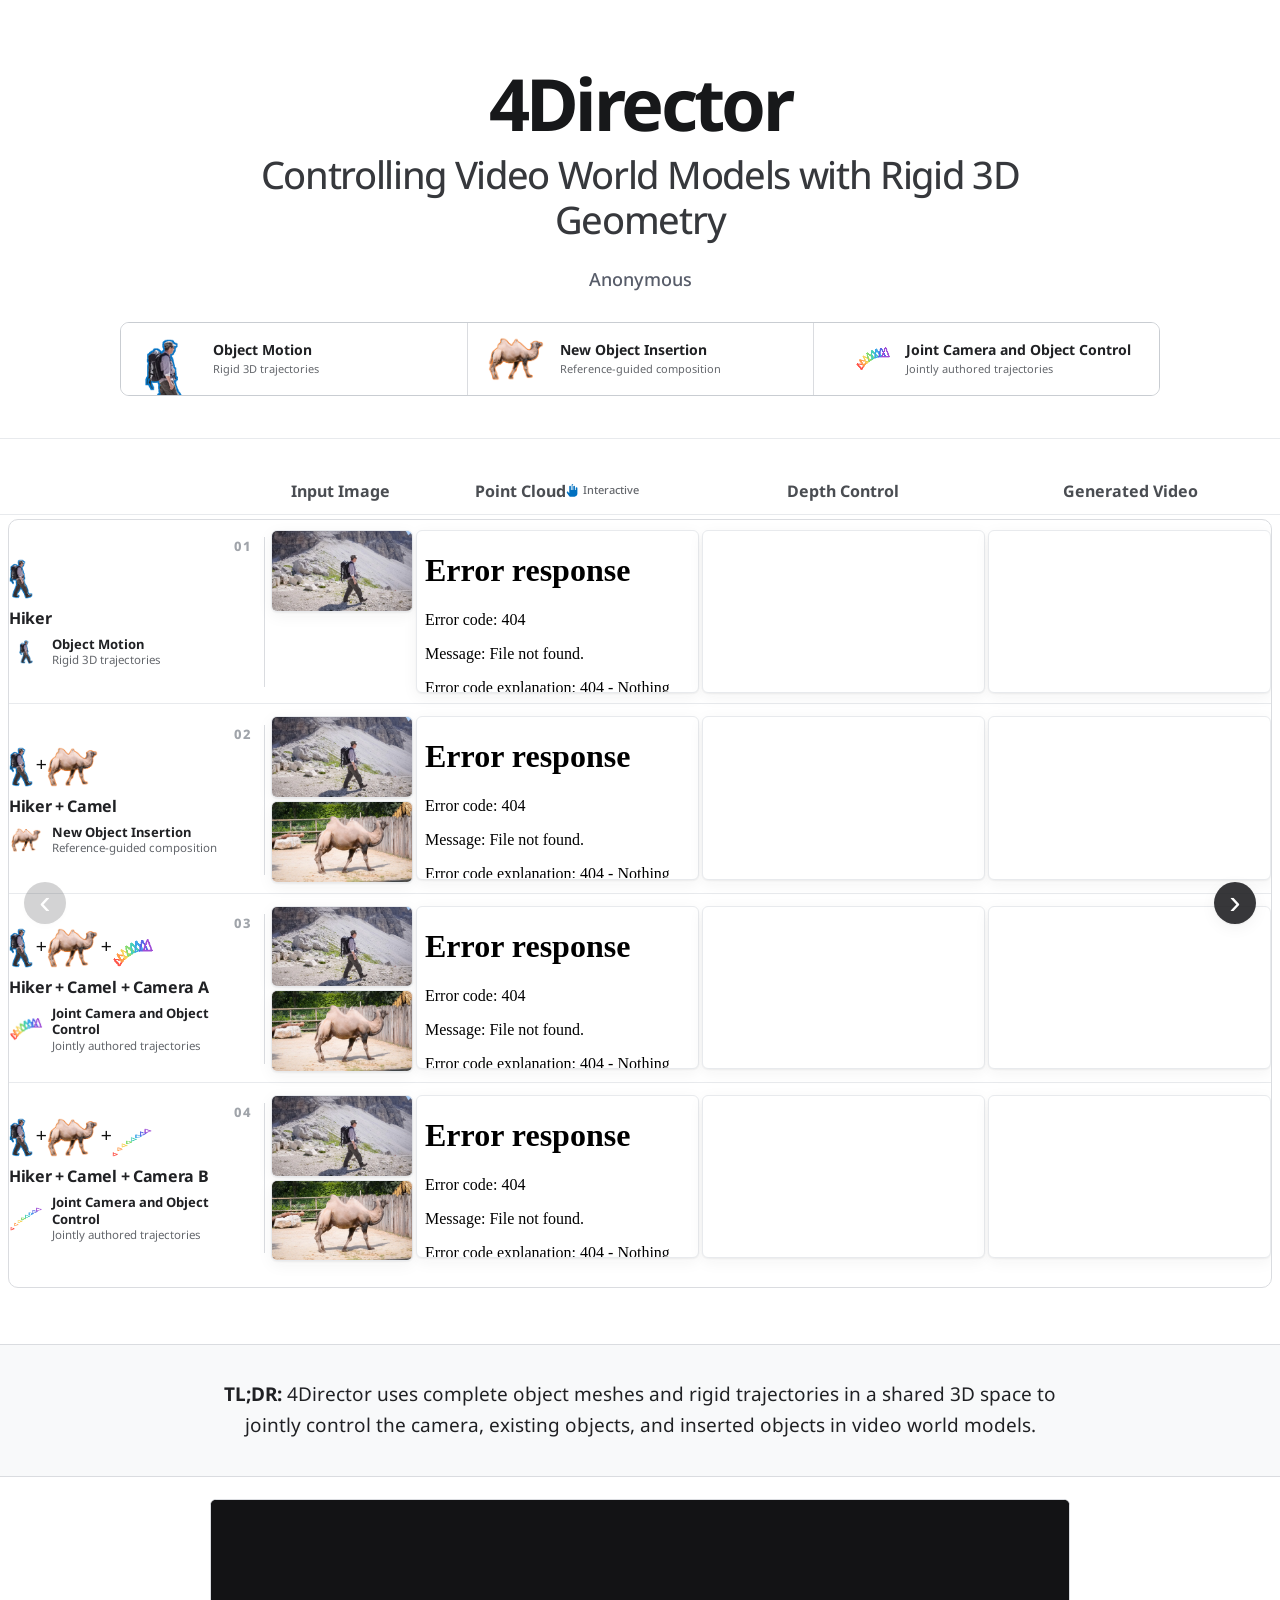
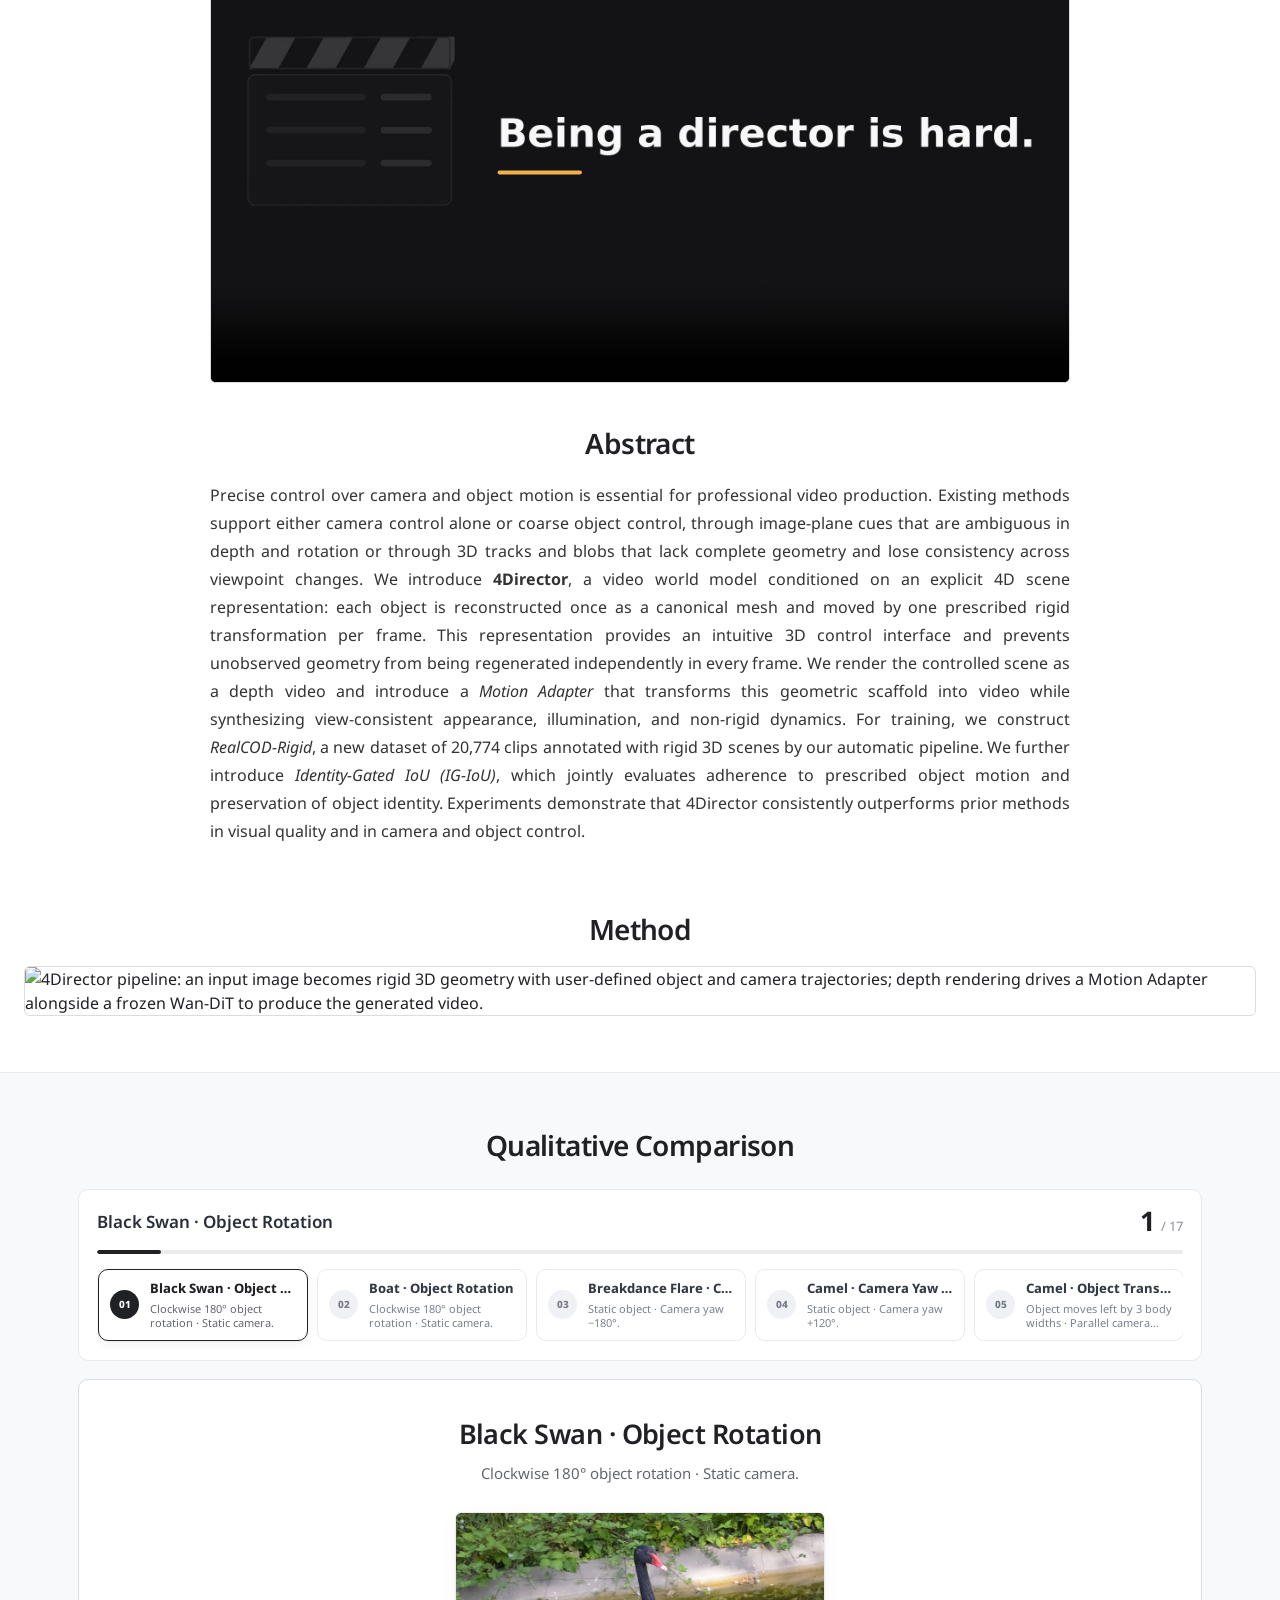
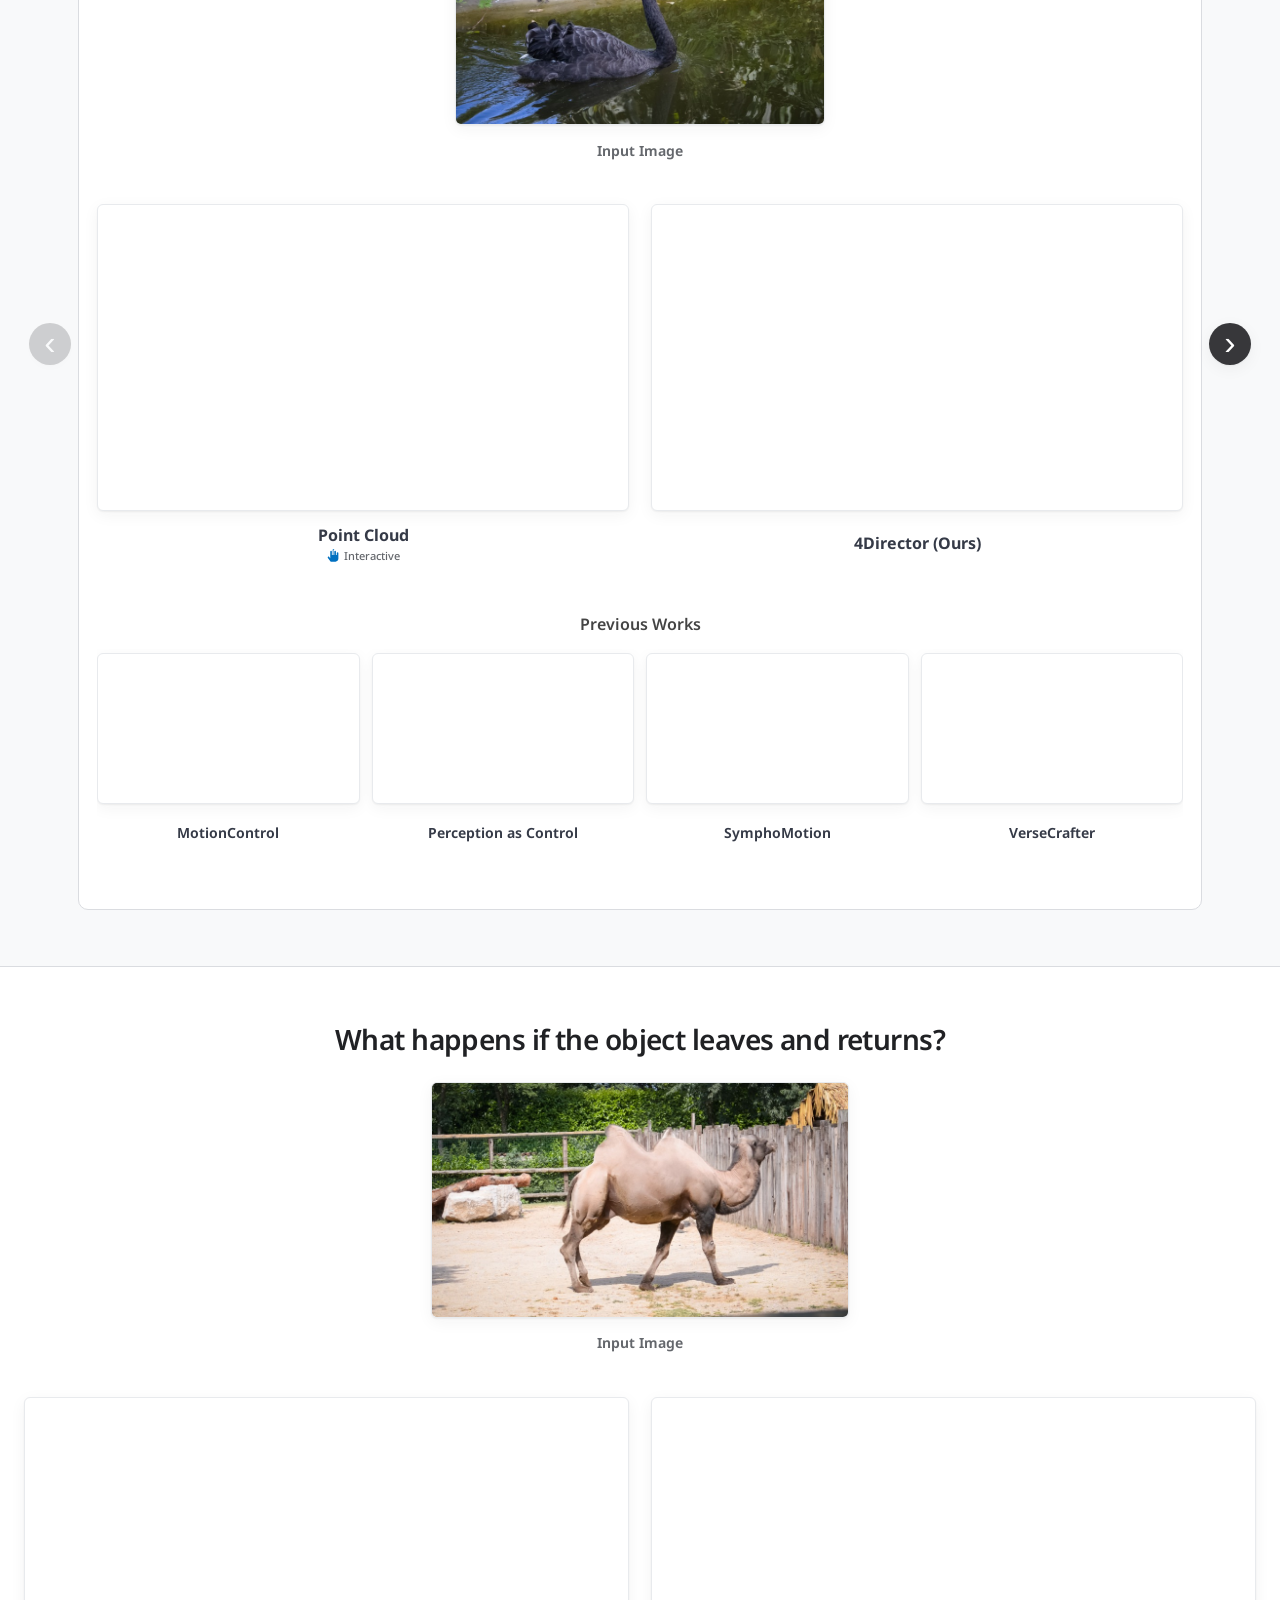
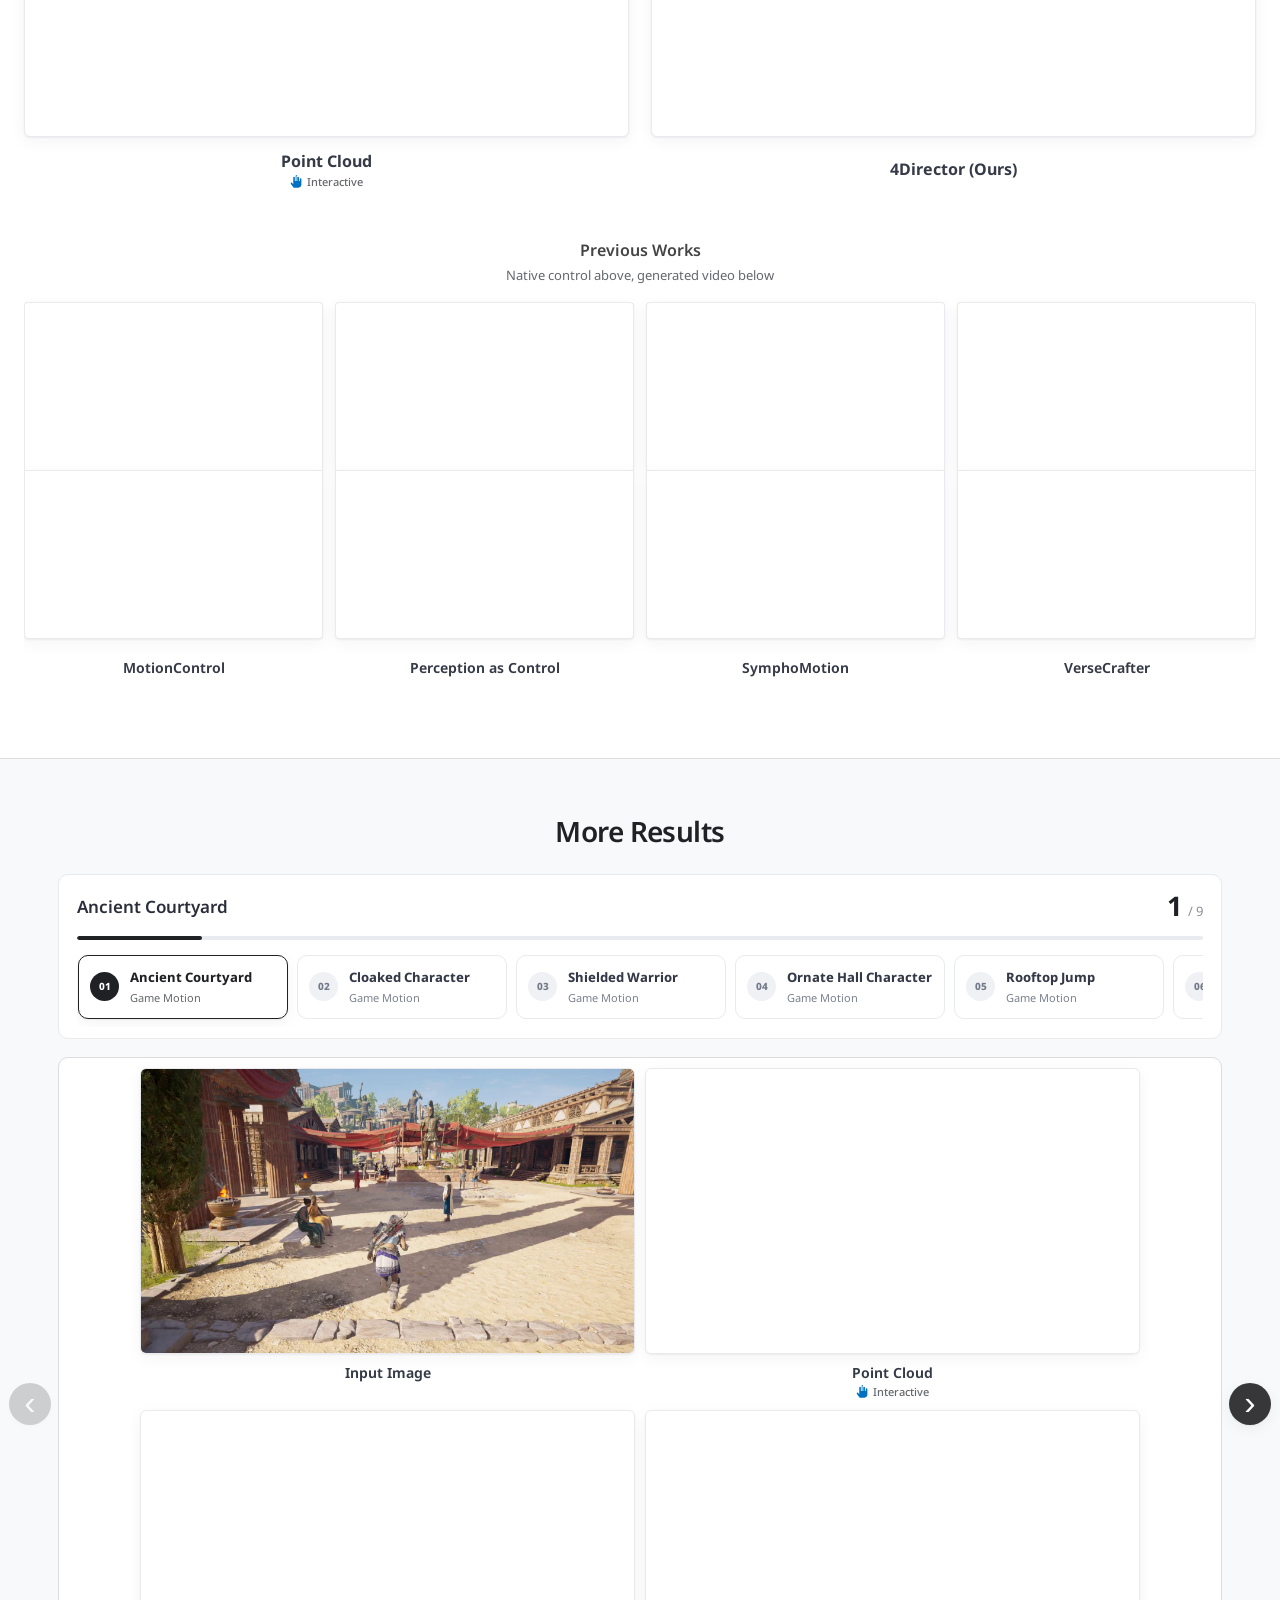
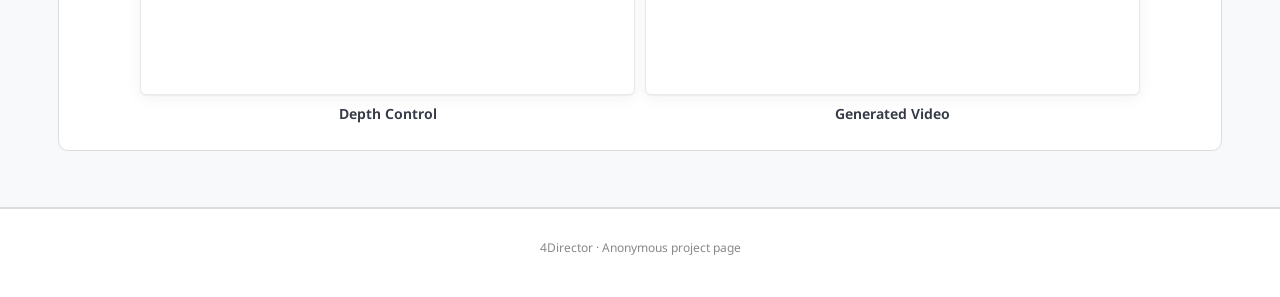
==== commit 0e5768eb: "Make every teaser input image the same size, with two stacking to one video. Co-authored-by: Cursor " ====
--- a/index.html
+++ b/index.html
@@ -13,11 +13,11 @@
     rel="stylesheet"
     href="https://fonts.googleapis.com/css?family=Google+Sans|Noto+Sans|Castoro"
   >
-  <link rel="stylesheet" href="./project-page.css?v=20260925-rail">
+  <link rel="stylesheet" href="./project-page.css?v=20260925-inputs">
   <!-- qualitative-cases.js first: it exports the carousel and the lazy
        media observers that teaser.js reuses. -->
-  <script defer src="./qualitative-cases.js?v=20260925-rail"></script>
-  <script defer src="./teaser.js?v=20260925-rail"></script>
+  <script defer src="./qualitative-cases.js?v=20260925-inputs"></script>
+  <script defer src="./teaser.js?v=20260925-inputs"></script>
 </head>
 <body data-edition="release">
   <header class="publication-hero">
--- a/project-page.css
+++ b/project-page.css
@@ -220,8 +220,9 @@
 .teaser-column-headings {
   display: grid;
   grid-template-columns:
-    227px
-    repeat(4, minmax(0, 1fr));
+    259px
+    minmax(0, 0.5fr)
+    repeat(3, minmax(0, 1fr));
   gap: 3px;
   padding: 0 0 11px;
   border-bottom: 1px solid var(--paper-line);
@@ -253,7 +254,7 @@
   display: grid;
   /* Wide enough for the busiest icon equation, bear + T-Rex + camera, at the
      shared icon height. */
-  grid-template-columns: 224px minmax(0, 1fr);
+  grid-template-columns: 256px minmax(0, 1fr);
   align-items: center;
   gap: 6px;
   padding: 8px 0 10px;
@@ -387,14 +388,16 @@
 
 .media-grid {
   display: grid;
-  grid-template-columns: repeat(4, minmax(0, 1fr));
+  /* The input column is half a video column, so one image and each image in a
+     stacked pair share one size, and the pair is the same height as a video. */
+  grid-template-columns: minmax(0, 0.5fr) repeat(3, minmax(0, 1fr));
   align-items: start;
   gap: 3px;
 }
 
 .teaser-input-stack {
   display: grid;
-  align-self: stretch;
+  align-self: start;
   gap: 3px;
 }
 
@@ -878,12 +881,12 @@
 
 @media (max-width: 1100px) {
   .case {
-    grid-template-columns:     224px minmax(0, 1fr);
+    grid-template-columns: 256px minmax(0, 1fr);
     align-items: flex-start;
   }
 
   .media-grid {
-    grid-template-columns: repeat(2, minmax(0, 1fr));
+    grid-template-columns: minmax(0, 0.5fr) repeat(3, minmax(0, 1fr));
     gap: 12px 8px;
   }
 
@@ -1707,8 +1710,9 @@
     font-size: 23px;
   }
 
-  /* Keep interactive media usable at full width, place the two passive
-     outputs side by side, and pair multiple input images in one row. */
+  /* Keep the interactive point cloud full width. Input images stay one
+     consistent size: half the row, matching Depth and Generated Video, and a
+     second input stacks under the first instead of shrinking it. */
   .teaser-section:not(.showcase-section) .media-grid {
     grid-template-columns: repeat(2, minmax(0, 1fr));
     gap: 10px 8px;
@@ -1719,16 +1723,11 @@
     grid-column: 1 / -1;
   }
 
-  .teaser-section:not(.showcase-section) .teaser-input-stack {
-    grid-template-columns: repeat(2, minmax(0, 1fr));
-    align-items: end;
-    gap: 8px;
-  }
-
+  .teaser-section:not(.showcase-section) .teaser-input-stack,
   .teaser-section:not(.showcase-section) .teaser-input-stack.is-single-input {
     grid-template-columns: minmax(0, 1fr);
-    width: min(100%, 300px);
-    margin: 0 auto;
+    width: calc(50% - 4px);
+    margin: 0;
   }
 
   .teaser-section .media-title {
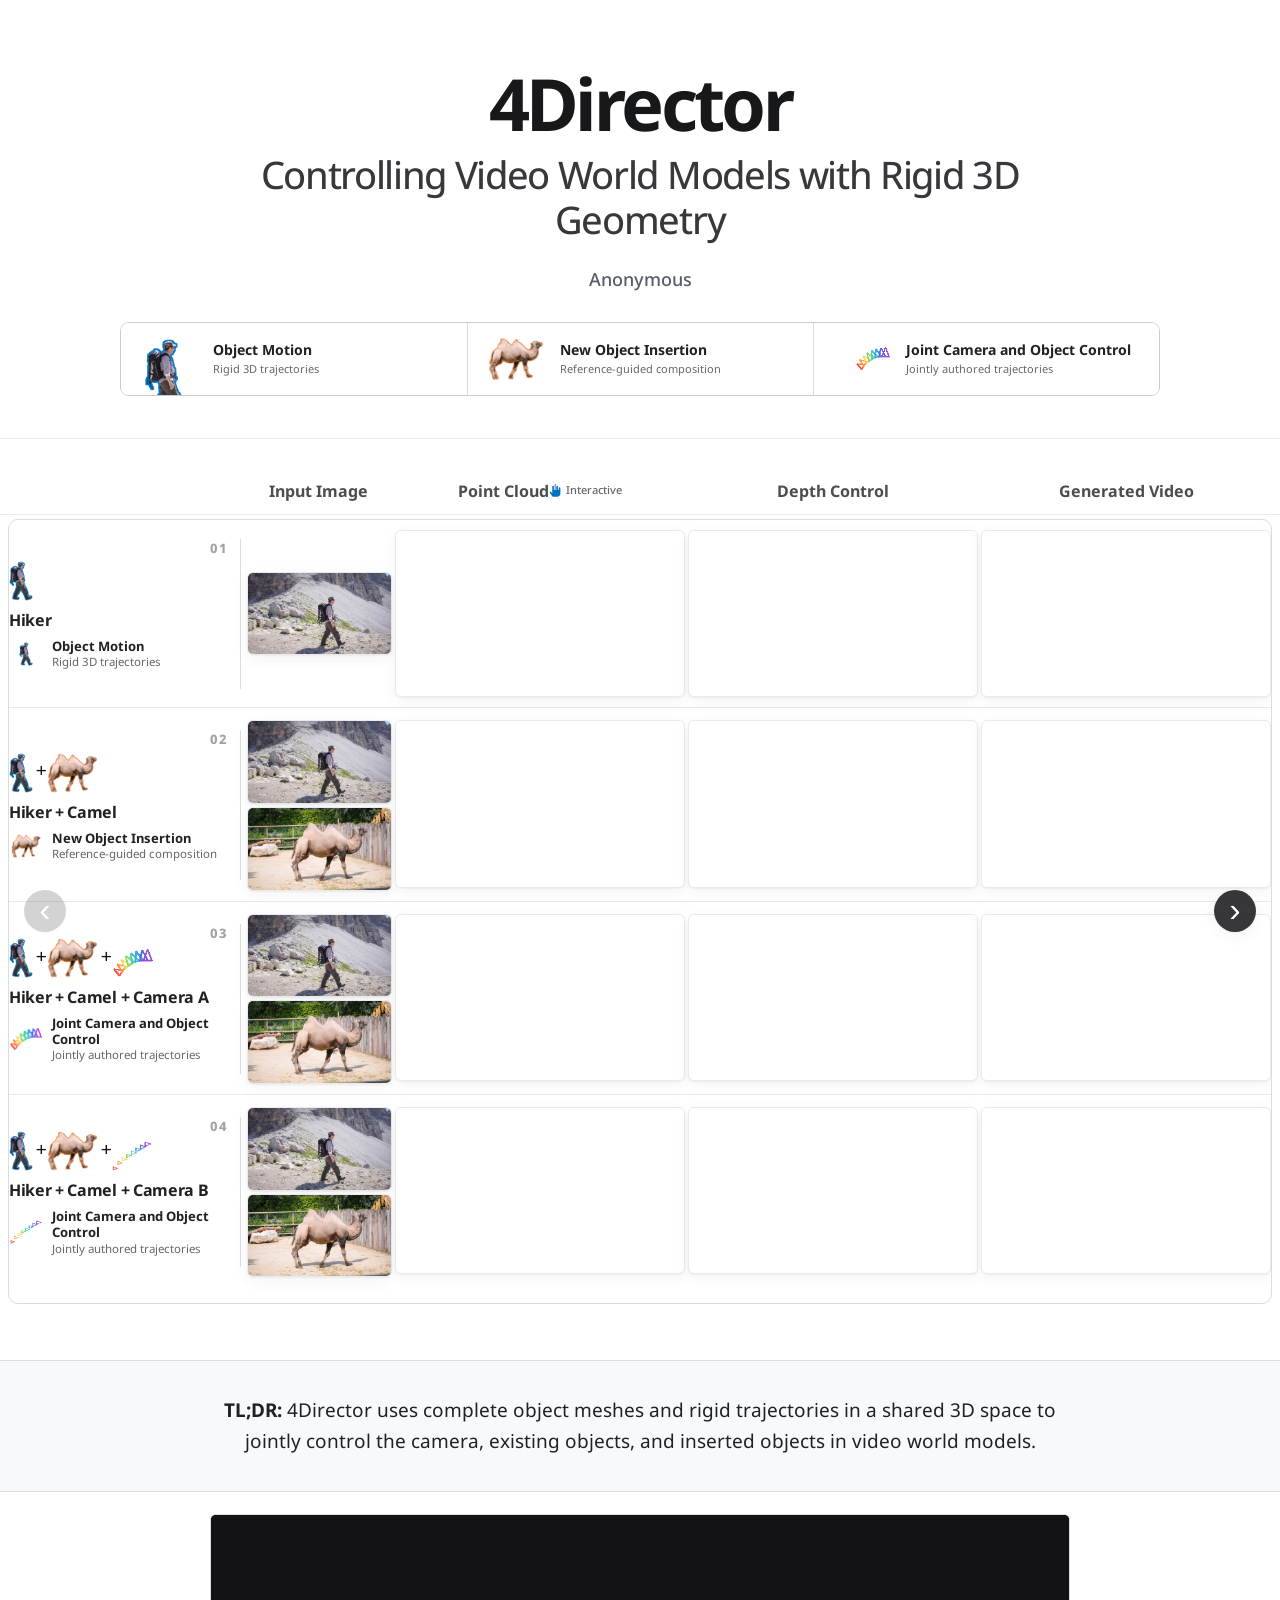
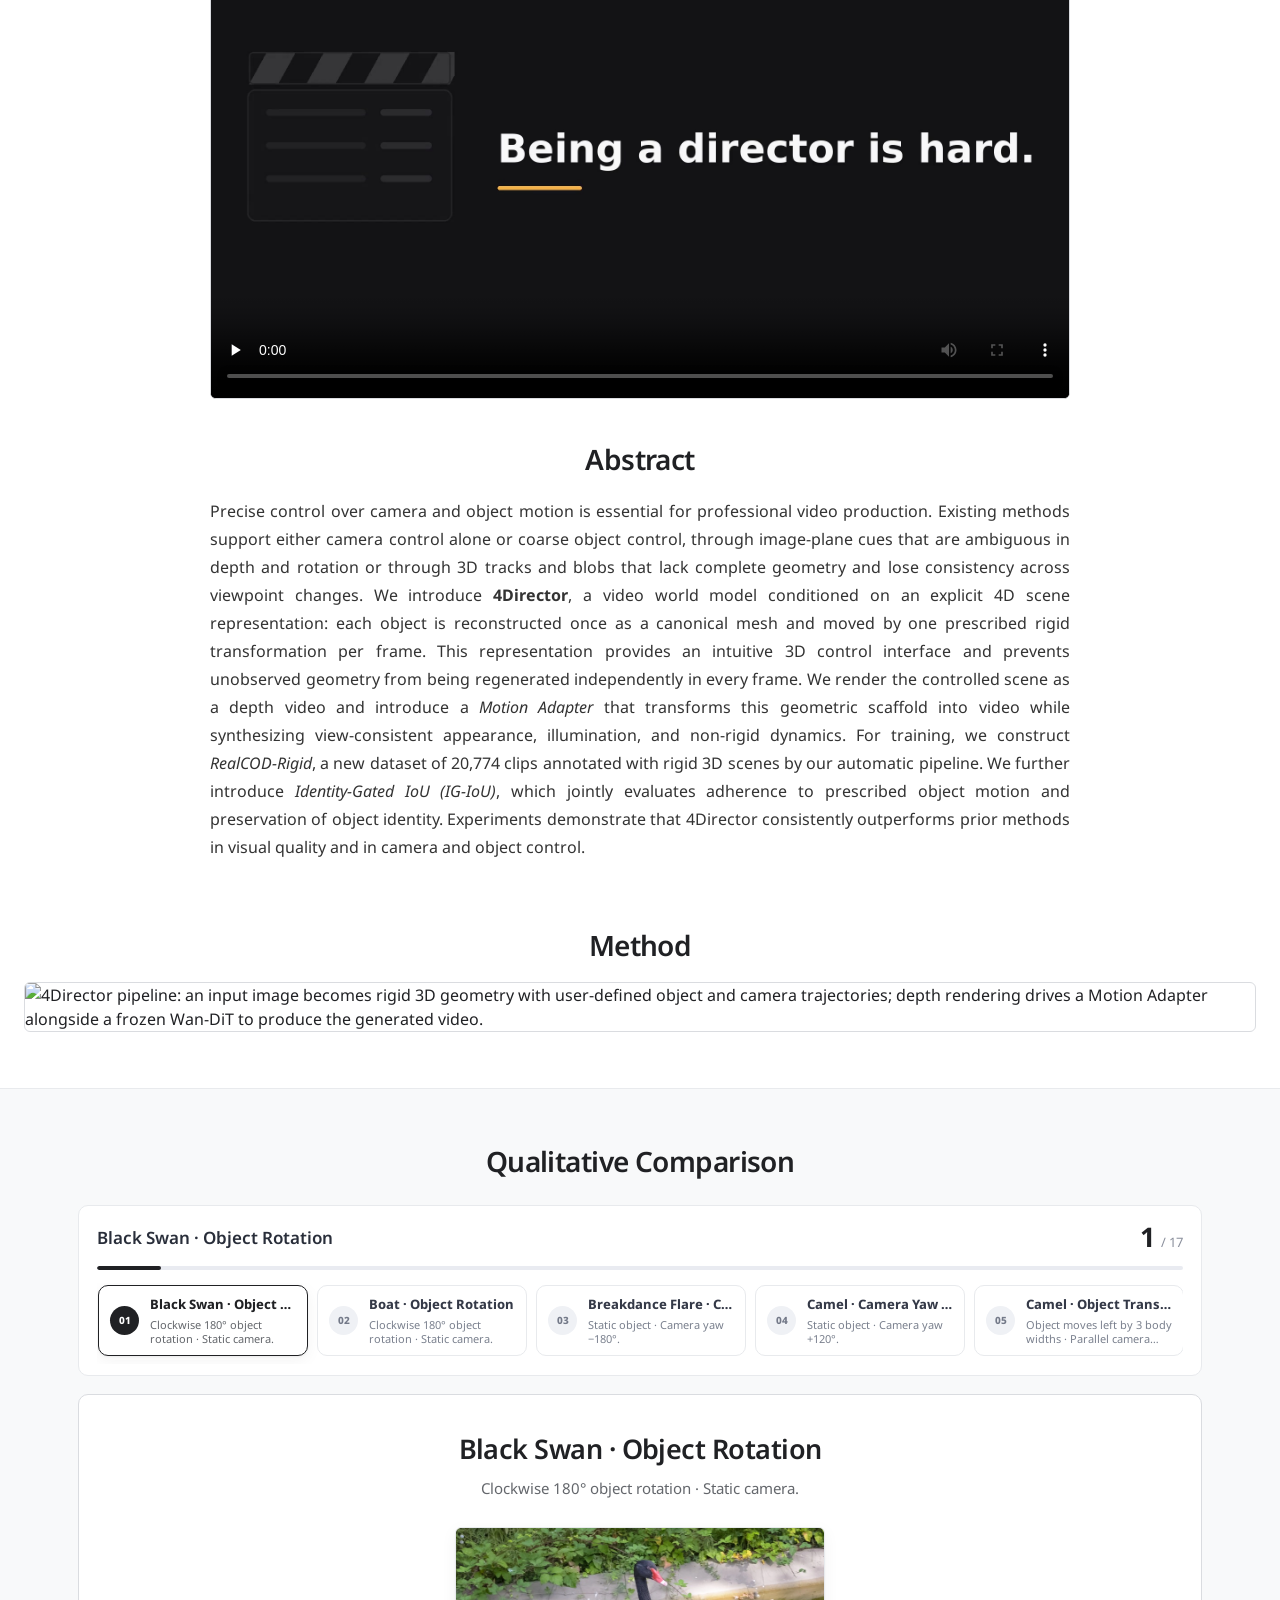
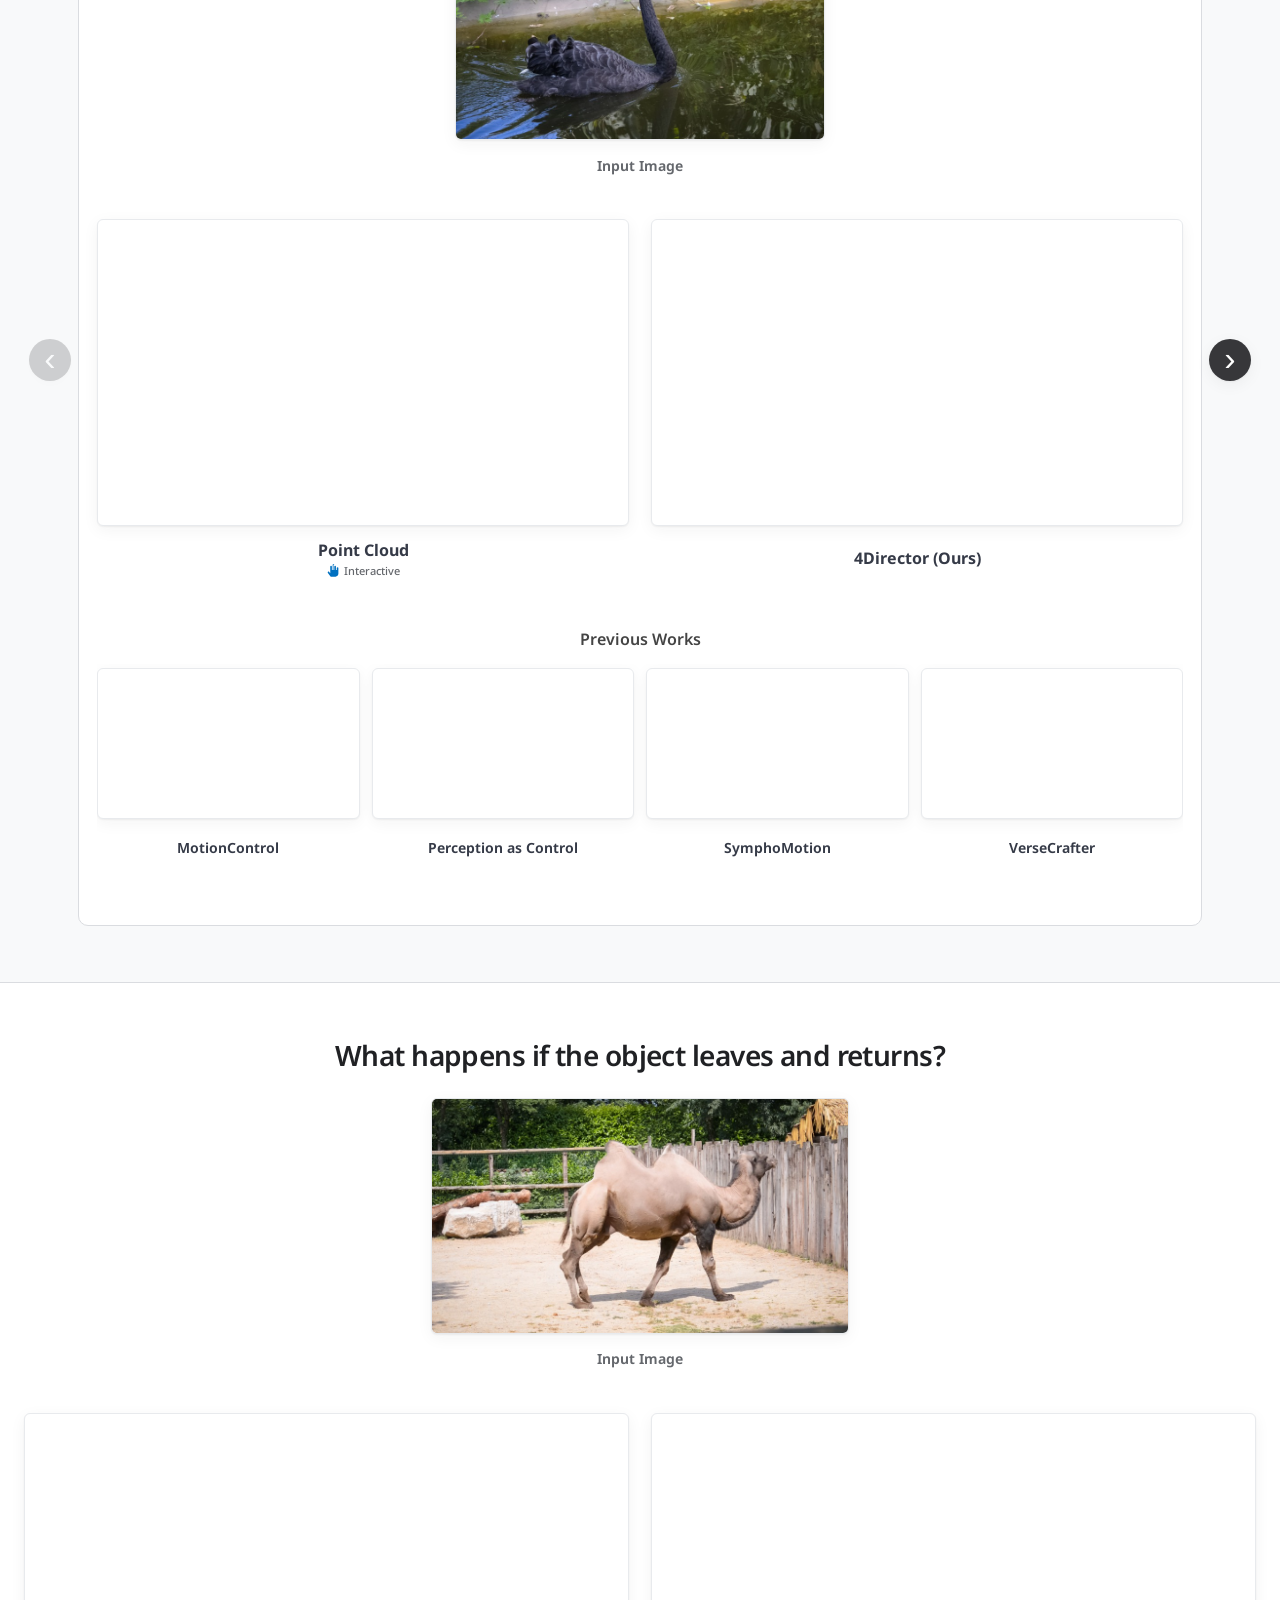
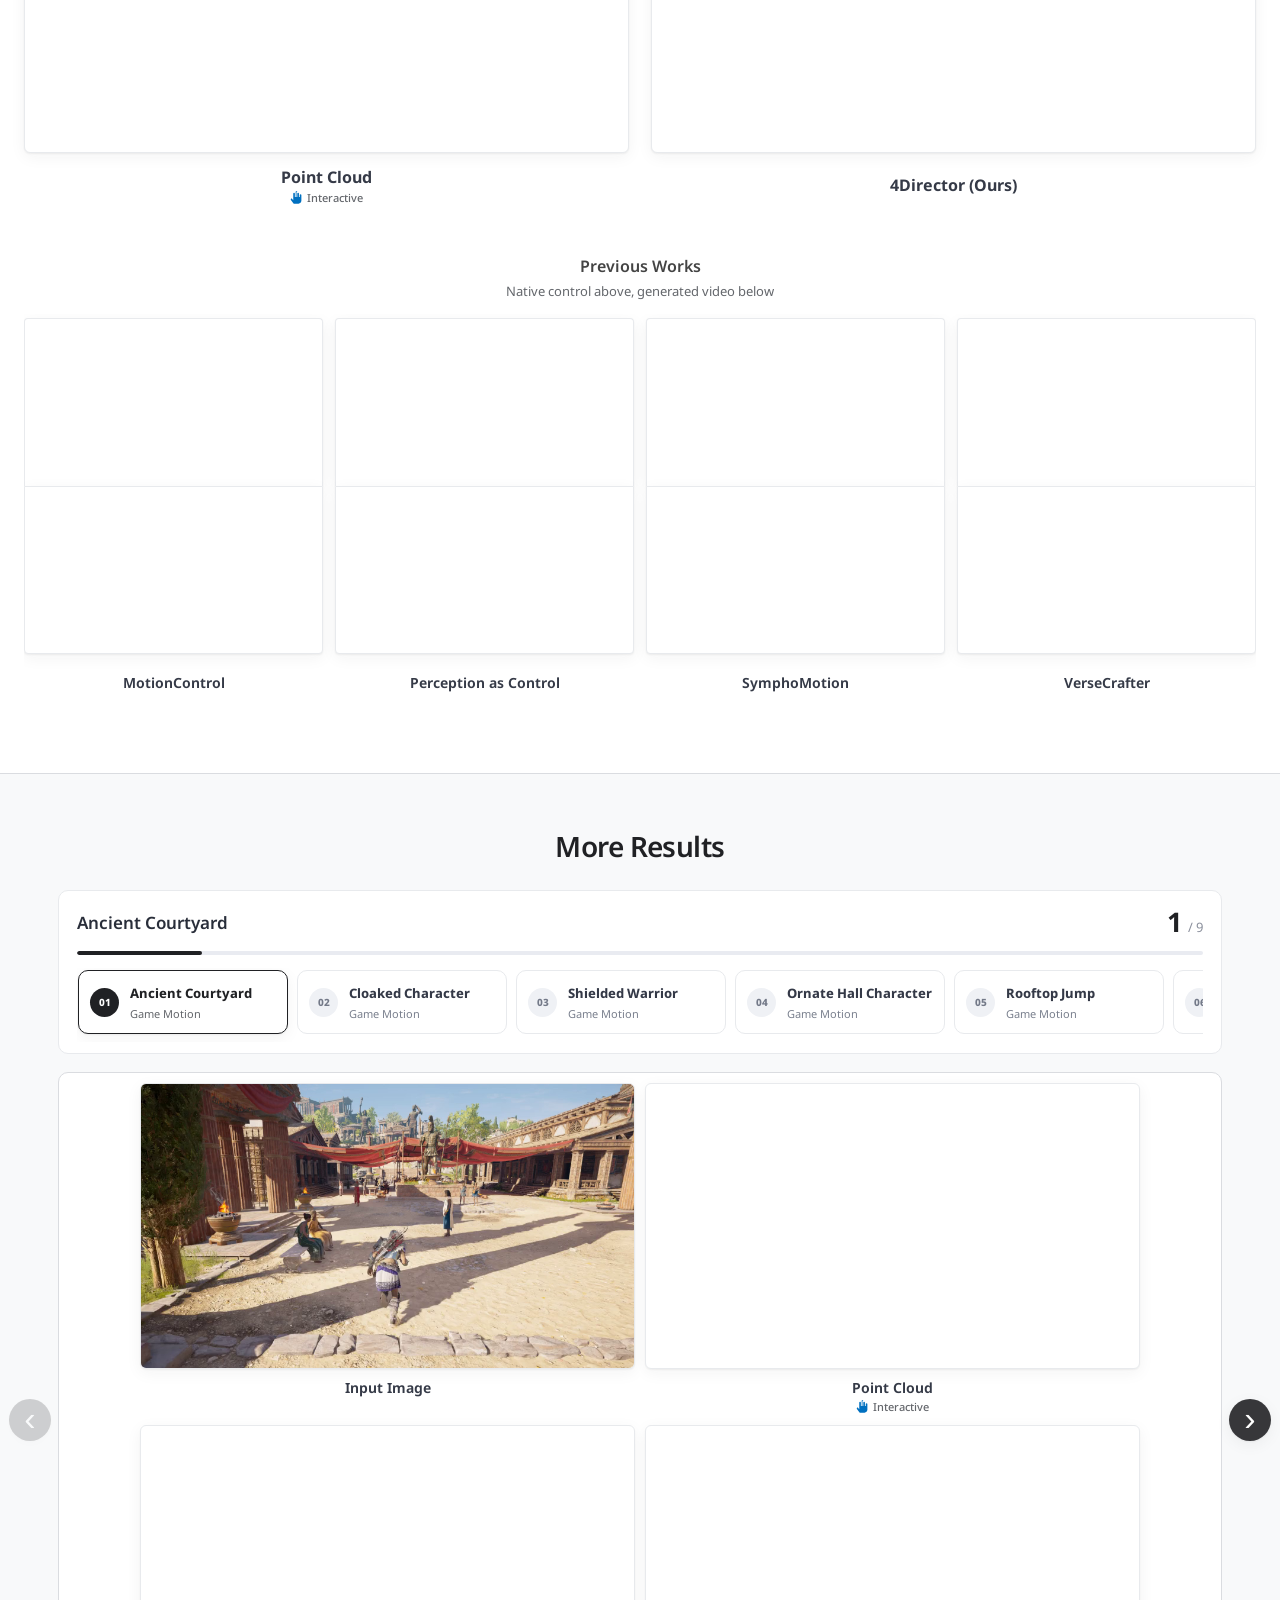
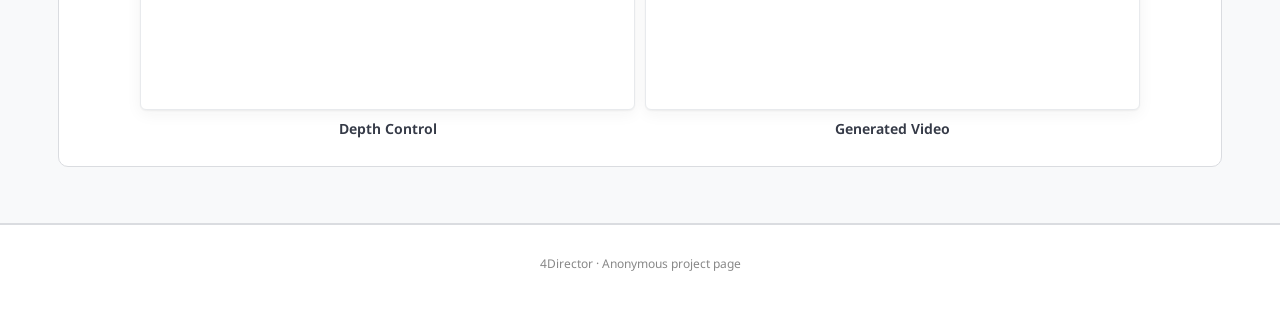
==== commit 33caa07d: "Center a single teaser input, narrow the case rail, and advance after two plays. Co-authored-by: Cur" ====
--- a/index.html
+++ b/index.html
@@ -13,11 +13,11 @@
     rel="stylesheet"
     href="https://fonts.googleapis.com/css?family=Google+Sans|Noto+Sans|Castoro"
   >
-  <link rel="stylesheet" href="./project-page.css?v=20260925-inputs">
+  <link rel="stylesheet" href="./project-page.css?v=20260925-play">
   <!-- qualitative-cases.js first: it exports the carousel and the lazy
        media observers that teaser.js reuses. -->
-  <script defer src="./qualitative-cases.js?v=20260925-inputs"></script>
-  <script defer src="./teaser.js?v=20260925-inputs"></script>
+  <script defer src="./qualitative-cases.js?v=20260925-play"></script>
+  <script defer src="./teaser.js?v=20260925-play"></script>
 </head>
 <body data-edition="release">
   <header class="publication-hero">
--- a/project-page.css
+++ b/project-page.css
@@ -220,7 +220,7 @@
 .teaser-column-headings {
   display: grid;
   grid-template-columns:
-    259px
+    235px
     minmax(0, 0.5fr)
     repeat(3, minmax(0, 1fr));
   gap: 3px;
@@ -254,7 +254,7 @@
   display: grid;
   /* Wide enough for the busiest icon equation, bear + T-Rex + camera, at the
      shared icon height. */
-  grid-template-columns: 256px minmax(0, 1fr);
+  grid-template-columns: 232px minmax(0, 1fr);
   align-items: center;
   gap: 6px;
   padding: 8px 0 10px;
@@ -401,8 +401,17 @@
   gap: 3px;
 }
 
+/* A single input is the same size as each image in a pair, and sits in the
+   middle of the taller video row. */
 .teaser-input-stack.is-single-input {
+  align-self: stretch;
+  display: flex;
   align-items: center;
+  justify-content: center;
+}
+
+.teaser-input-stack.is-single-input .media-card {
+  width: 100%;
 }
 
 .media-card {
@@ -881,7 +890,7 @@
 
 @media (max-width: 1100px) {
   .case {
-    grid-template-columns: 256px minmax(0, 1fr);
+    grid-template-columns: 232px minmax(0, 1fr);
     align-items: flex-start;
   }
 
@@ -1723,11 +1732,17 @@
     grid-column: 1 / -1;
   }
 
-  .teaser-section:not(.showcase-section) .teaser-input-stack,
-  .teaser-section:not(.showcase-section) .teaser-input-stack.is-single-input {
+  .teaser-section:not(.showcase-section) .teaser-input-stack {
     grid-template-columns: minmax(0, 1fr);
     width: calc(50% - 4px);
     margin: 0;
+  }
+
+  .teaser-section:not(.showcase-section) .teaser-input-stack.is-single-input {
+    width: calc(50% - 4px);
+    height: auto;
+    margin-right: auto;
+    margin-left: auto;
   }
 
   .teaser-section .media-title {
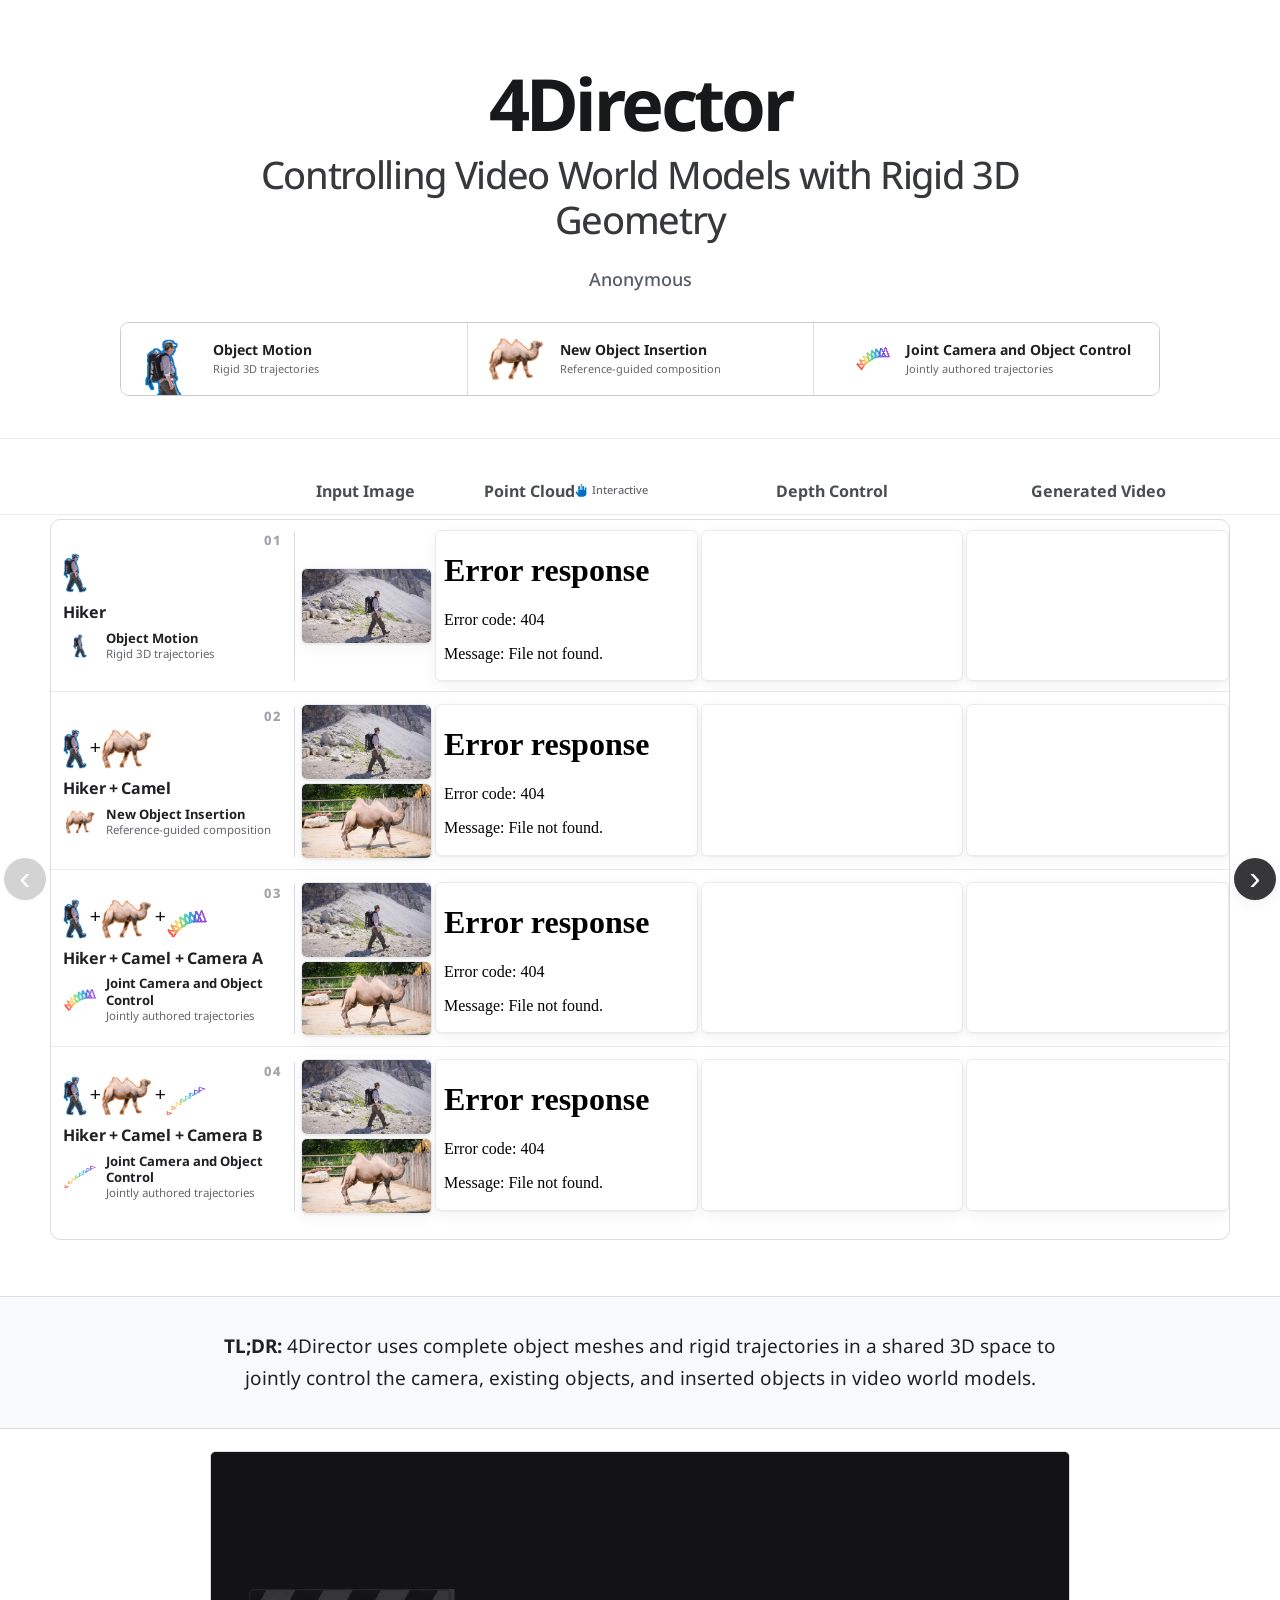
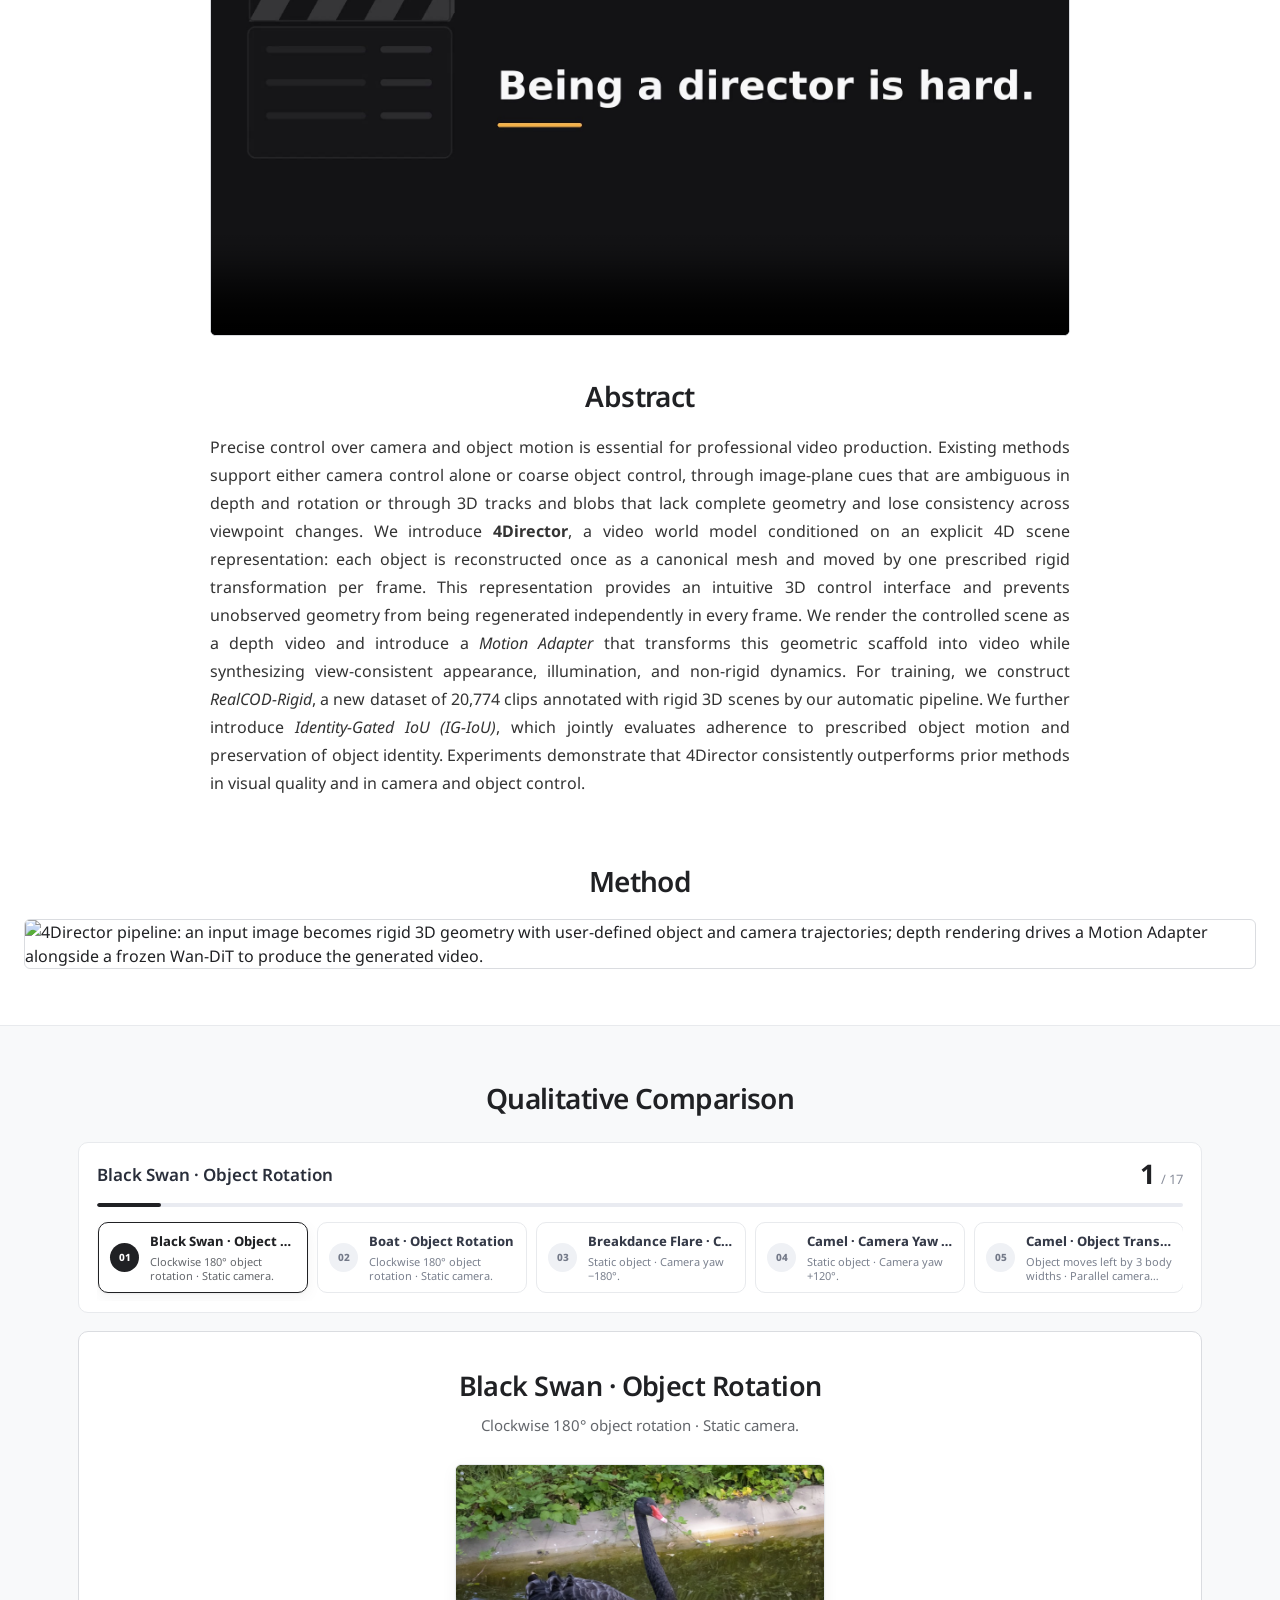
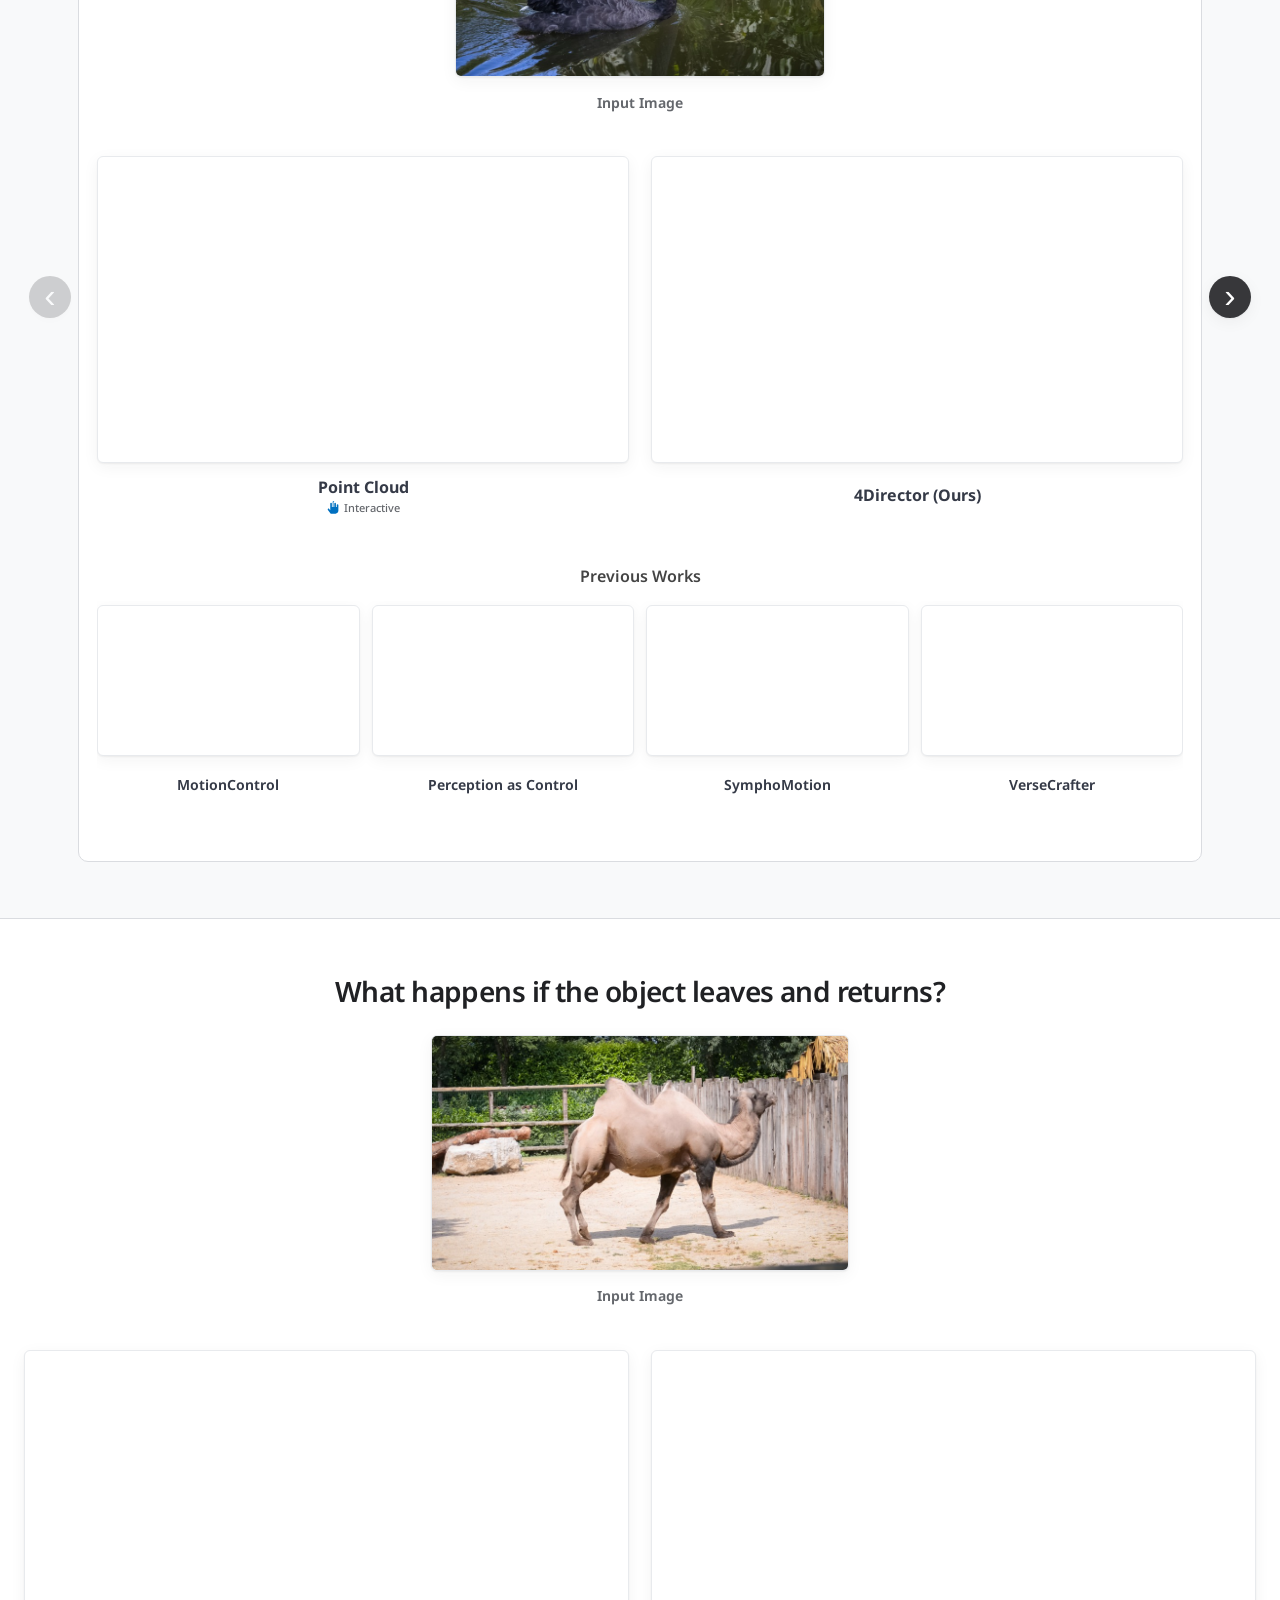
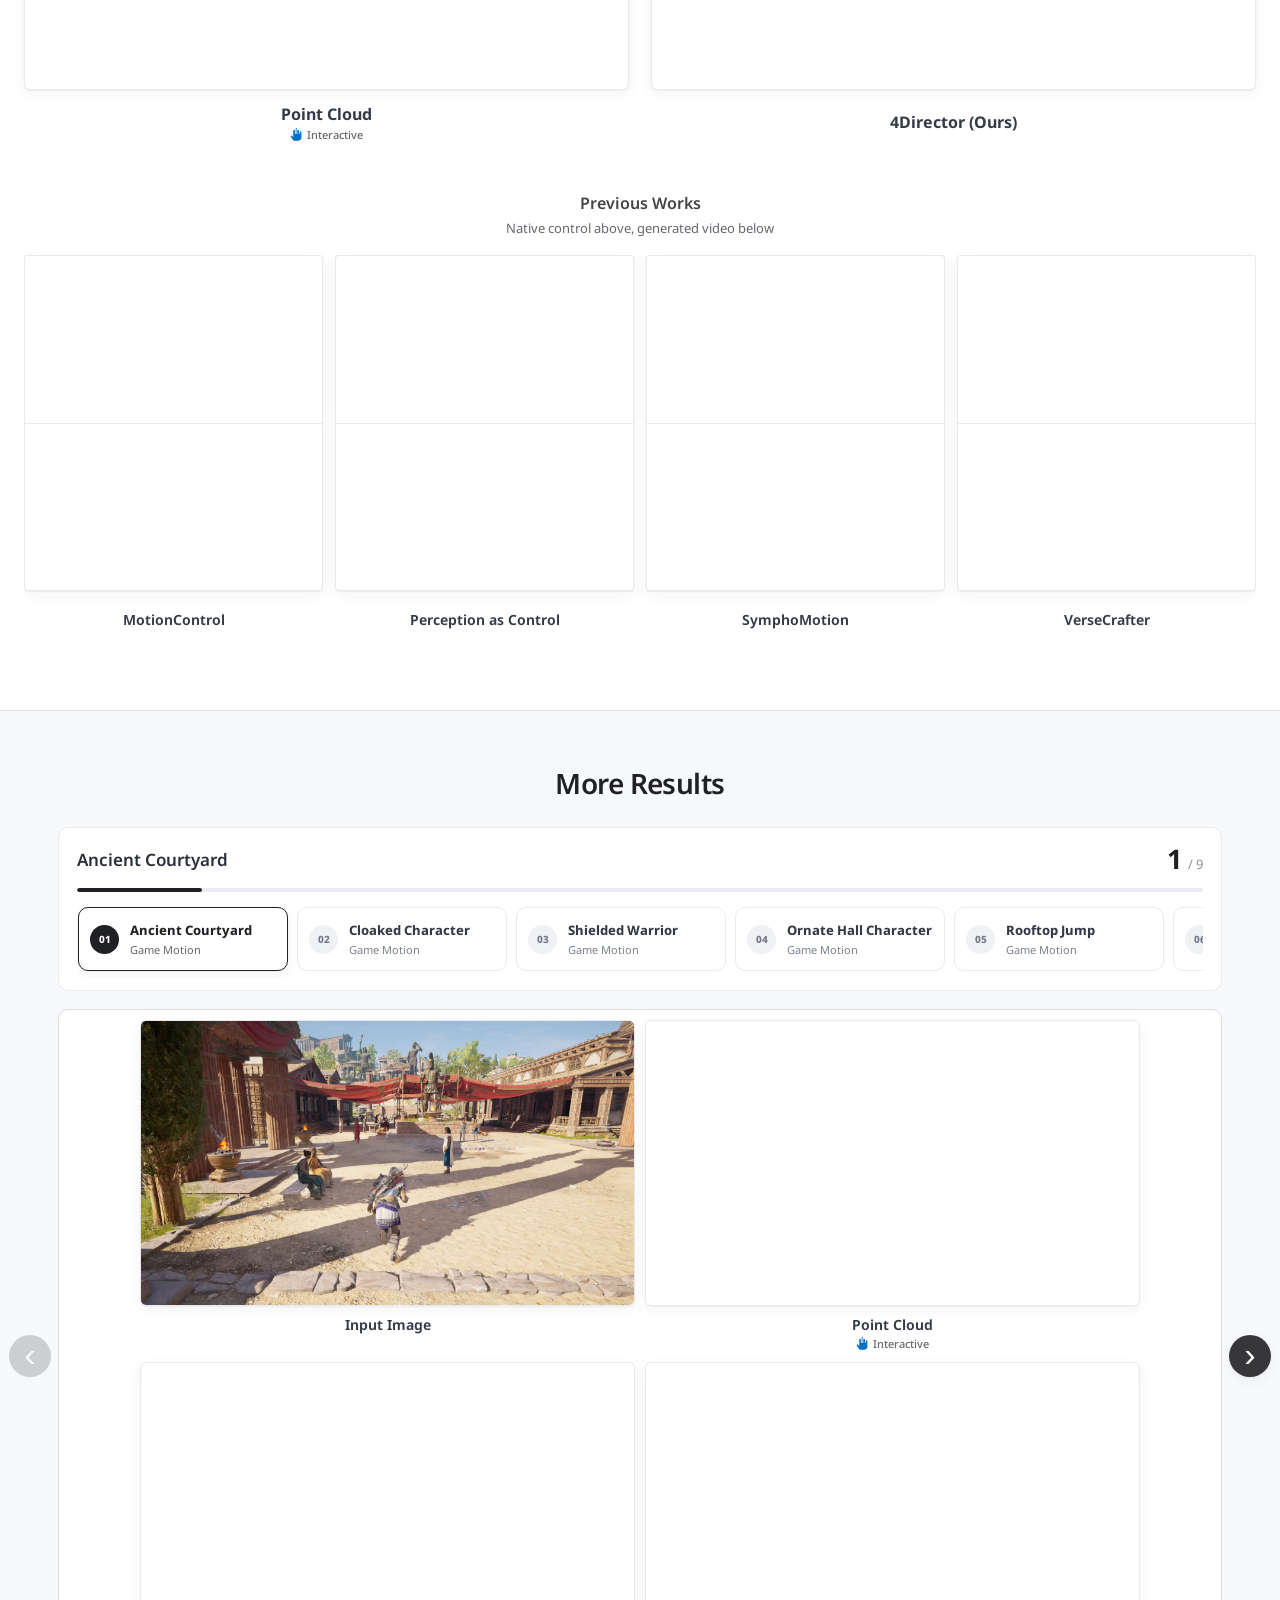
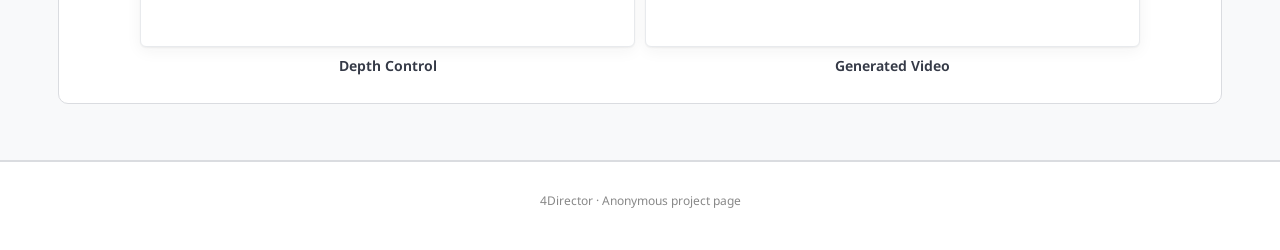
==== commit 729c3cb7: "Move the teaser arrows to the viewport edges. Co-authored-by: Cursor <cursoragent@cursor.com>" ====
--- a/index.html
+++ b/index.html
@@ -13,11 +13,11 @@
     rel="stylesheet"
     href="https://fonts.googleapis.com/css?family=Google+Sans|Noto+Sans|Castoro"
   >
-  <link rel="stylesheet" href="./project-page.css?v=20260925-play">
+  <link rel="stylesheet" href="./project-page.css?v=20260925-arrows">
   <!-- qualitative-cases.js first: it exports the carousel and the lazy
        media observers that teaser.js reuses. -->
-  <script defer src="./qualitative-cases.js?v=20260925-play"></script>
-  <script defer src="./teaser.js?v=20260925-play"></script>
+  <script defer src="./qualitative-cases.js?v=20260925-arrows"></script>
+  <script defer src="./teaser.js?v=20260925-arrows"></script>
 </head>
 <body data-edition="release">
   <header class="publication-hero">
--- a/project-page.css
+++ b/project-page.css
@@ -1629,18 +1629,48 @@
   max-width: none;
 }
 
+/* The arrows sit in their own gutters at the viewport edges, clear of the
+   rail and the media. */
 #teaser .qualitative-carousel,
 #teaser .teaser-column-headings {
-  padding-right: 8px;
-  padding-left: 8px;
+  padding-right: 50px;
+  padding-left: 50px;
+}
+
+#teaser .case {
+  grid-template-columns: 244px minmax(0, 1fr);
+}
+
+#teaser .feature-rail {
+  padding-left: 12px;
+}
+
+#teaser .teaser-column-headings {
+  grid-template-columns: 247px minmax(0, 0.5fr) repeat(3, minmax(0, 1fr));
 }
 
 #teaser .qualitative-carousel-button.is-previous {
-  left: 16px;
+  left: -46px;
 }
 
 #teaser .qualitative-carousel-button.is-next {
-  right: 16px;
+  right: -46px;
+}
+
+@media (max-width: 680px) {
+  #teaser .qualitative-carousel,
+  #teaser .teaser-column-headings {
+    padding-right: 0;
+    padding-left: 0;
+  }
+
+  #teaser .qualitative-carousel-button.is-previous {
+    left: 6px;
+  }
+
+  #teaser .qualitative-carousel-button.is-next {
+    right: 6px;
+  }
 }
 
 .authored-comparison-container {
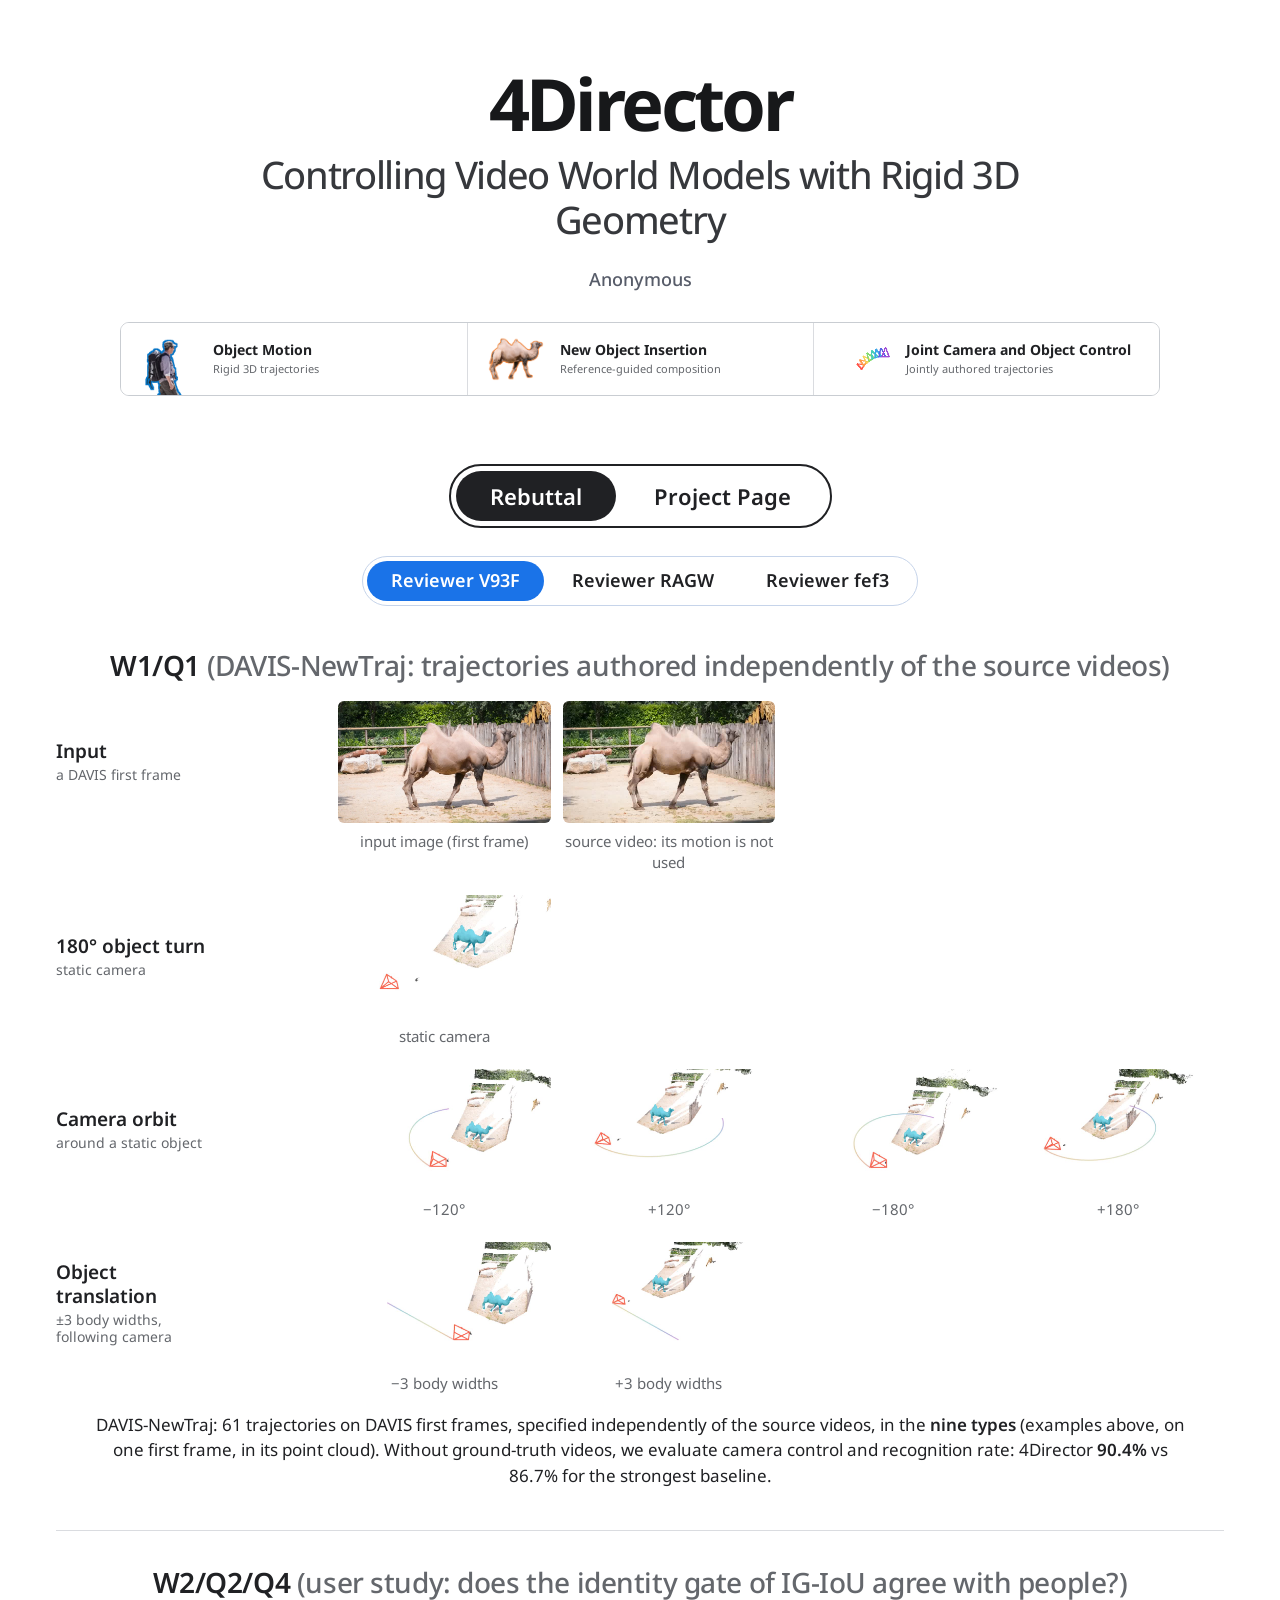
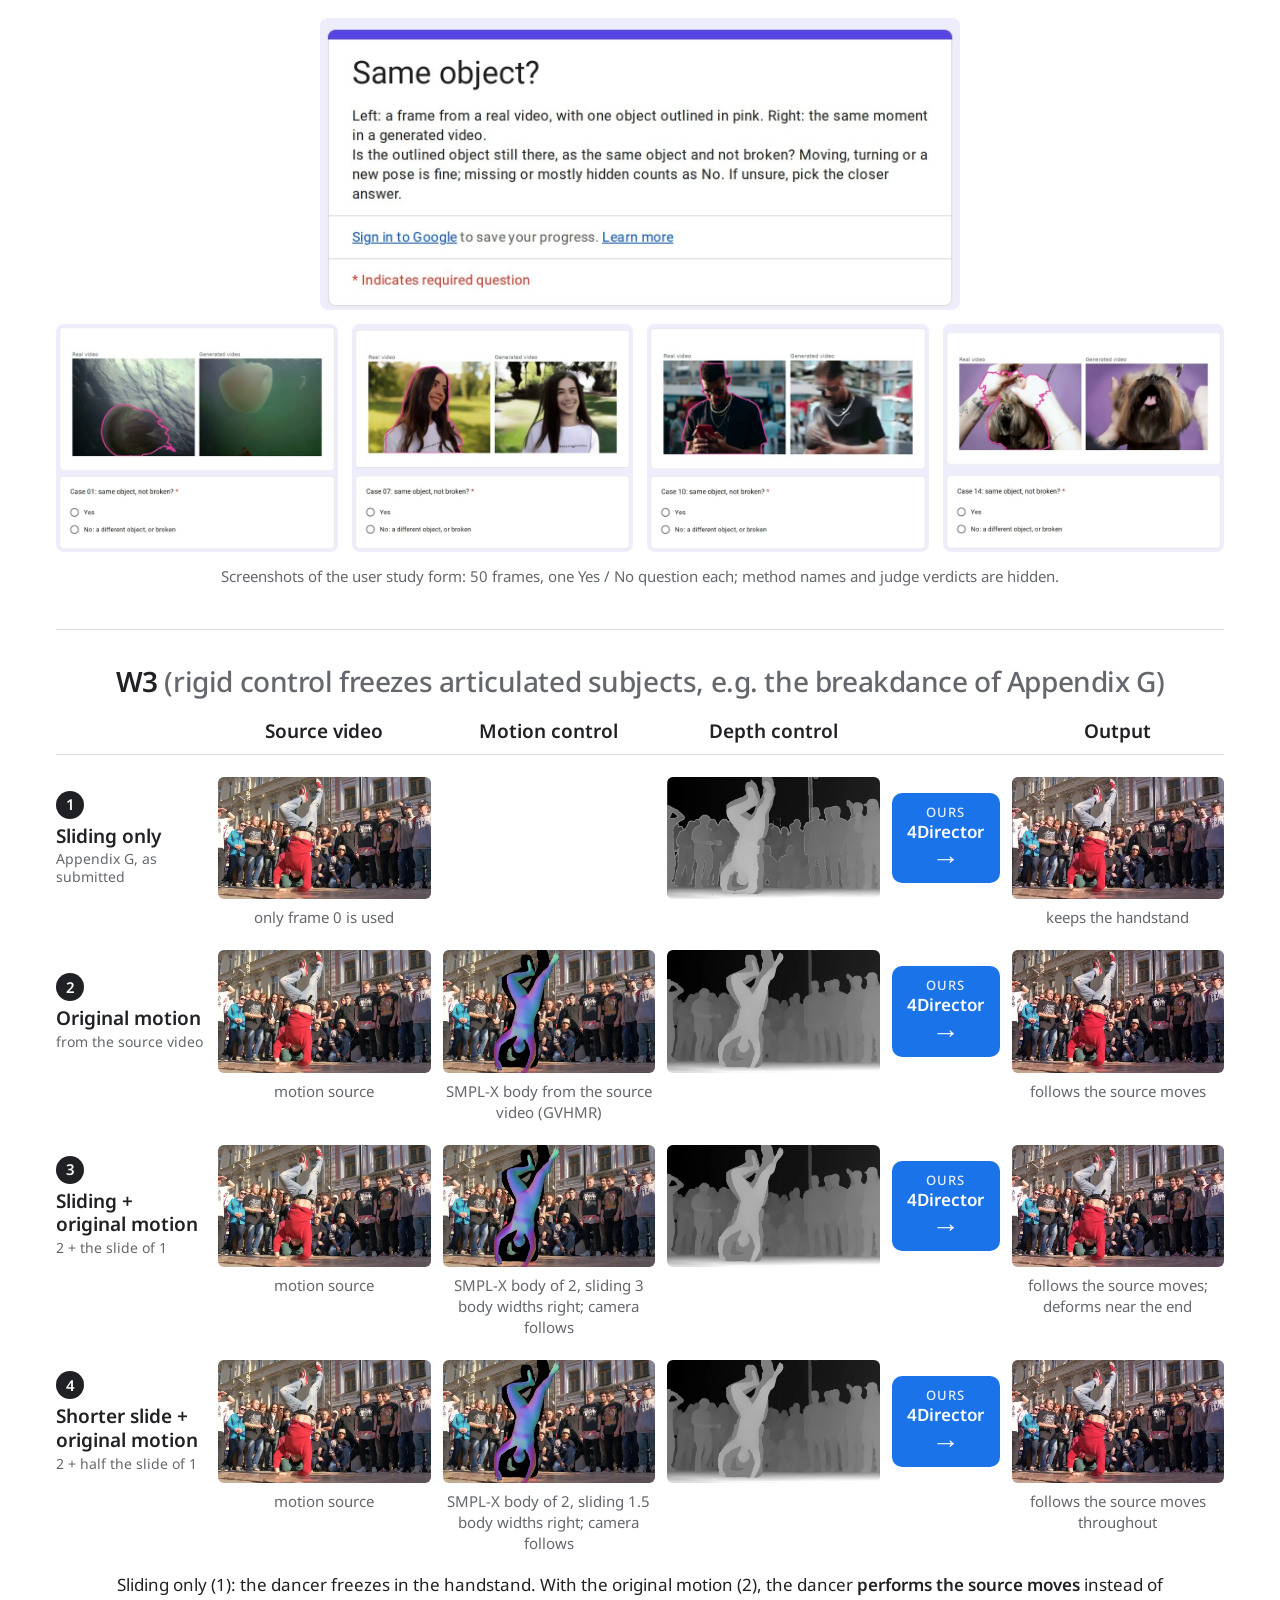
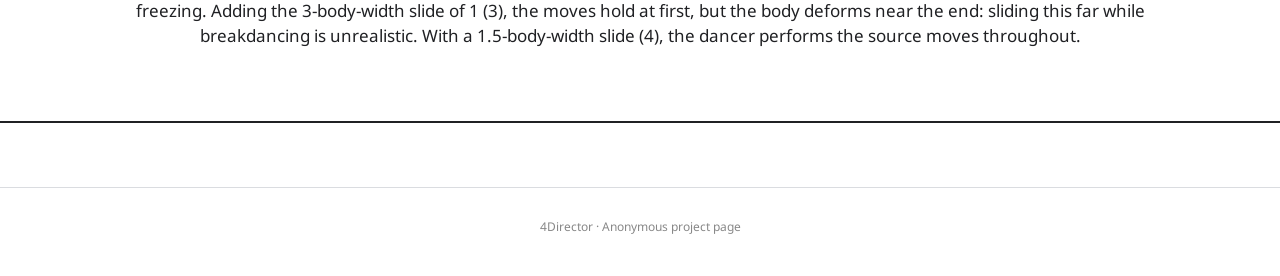
==== commit 28c8bcbf: "4Director anonymous project page" ====
--- a/index.html
+++ b/index.html
@@ -18,8 +18,10 @@
        media observers that teaser.js reuses. -->
   <script defer src="./qualitative-cases.js?v=20260925-arrows"></script>
   <script defer src="./teaser.js?v=20260925-arrows"></script>
+  <link rel="stylesheet" href="./rebuttal/rebuttal.css?v=20261110b">
+  <script defer src="./rebuttal/rebuttal.js?v=20261109e"></script>
 </head>
-<body data-edition="release">
+<body data-edition="release" data-view="rebuttal">
   <header class="publication-hero">
     <div class="publication-container">
       <div class="project-name">4Director</div>
@@ -62,6 +64,323 @@
       </div>
     </div>
   </header>
+
+  <!-- Rebuttal (ICLR 2027): after the title (hero, order 1), before the teaser (order 2); the view tabs switch between the Rebuttal and the project page (body[data-view]). Generated by rebuttal_section.py. -->
+  <nav class="view-tabs" role="tablist" aria-label="Page">
+    <button class="view-tab" type="button" role="tab" data-view="rebuttal" aria-selected="true">Rebuttal</button>
+    <button class="view-tab" type="button" role="tab" data-view="project" aria-selected="false" tabindex="-1">Project Page</button>
+  </nav>
+  <section class="paper-section rebuttal-section" id="rebuttal" aria-labelledby="rebuttal-title">
+    <div class="rb-wrap">
+      <h2 class="section-title rb-sr-only" id="rebuttal-title">Rebuttal</h2>
+
+      <div class="rb-tabs" role="tablist" aria-label="Reviewers">
+        <button class="rb-tab" type="button" role="tab" id="rb-tab-v93f" aria-controls="rb-v93f" aria-selected="true"><span class="rb-tab-pre">Reviewer </span>V93F</button>
+        <button class="rb-tab" type="button" role="tab" id="rb-tab-ragw" aria-controls="rb-ragw" aria-selected="false" tabindex="-1"><span class="rb-tab-pre">Reviewer </span>RAGW</button>
+        <button class="rb-tab" type="button" role="tab" id="rb-tab-fef3" aria-controls="rb-fef3" aria-selected="false" tabindex="-1"><span class="rb-tab-pre">Reviewer </span>fef3</button>
+      </div>
+
+      <div class="rb-panel" id="rb-v93f" role="tabpanel" aria-labelledby="rb-tab-v93f">
+      <article class="rb-block" id="rebuttal-traj" aria-labelledby="rebuttal-traj-title">
+      <div class="rb-head">
+        <h3 id="rebuttal-traj-title">W1/Q1 <span class="rb-issue">(DAVIS-NewTraj: trajectories authored independently of the source videos)</span></h3>
+      </div>
+      <div class="rb-player" data-rb-player>
+      <div class="rb-table is-grid4">
+      <div class="rb-tr">
+        <div class="rb-th c1">Input<small>a DAVIS first frame</small></div>
+        <img class="rb-v c3" src="./rebuttal/media/camel_input.jpg" alt="Input image: a camel in a sandy enclosure" width="832" height="480" loading="lazy">
+        <div class="rb-cap c3"><span class="rb-colname">Input image</span>input image (first frame)</div>
+        <video class="rb-v c4" muted loop playsinline preload="metadata" poster="./rebuttal/media/camel_source.jpg" src="./rebuttal/media/camel_source.mp4"></video>
+        <div class="rb-cap c4"><span class="rb-colname">Source video</span>source video: its motion is not used</div>
+      </div>
+      <div class="rb-tr">
+        <div class="rb-th c1">180&deg; object turn<small>static camera</small></div>
+        <video class="rb-v c3" muted loop playsinline preload="metadata" poster="./rebuttal/media/camel_turn_static.jpg" src="./rebuttal/media/camel_turn_static.mp4"></video>
+        <div class="rb-cap c3"><span class="rb-colname">Trajectory</span>static camera</div>
+      </div>
+      <div class="rb-tr">
+        <div class="rb-th c1">Camera orbit<small>around a static object</small></div>
+        <video class="rb-v c3" muted loop playsinline preload="metadata" poster="./rebuttal/media/camel_orbit_n120.jpg" src="./rebuttal/media/camel_orbit_n120.mp4"></video>
+        <div class="rb-cap c3"><span class="rb-colname">Trajectory</span>&minus;120&deg;</div>
+        <video class="rb-v c4" muted loop playsinline preload="metadata" poster="./rebuttal/media/camel_orbit_p120.jpg" src="./rebuttal/media/camel_orbit_p120.mp4"></video>
+        <div class="rb-cap c4"><span class="rb-colname">Trajectory</span>+120&deg;</div>
+        <video class="rb-v c5" muted loop playsinline preload="metadata" poster="./rebuttal/media/camel_orbit_n180.jpg" src="./rebuttal/media/camel_orbit_n180.mp4"></video>
+        <div class="rb-cap c5"><span class="rb-colname">Trajectory</span>&minus;180&deg;</div>
+        <video class="rb-v c6" muted loop playsinline preload="metadata" poster="./rebuttal/media/camel_orbit_p180.jpg" src="./rebuttal/media/camel_orbit_p180.mp4"></video>
+        <div class="rb-cap c6"><span class="rb-colname">Trajectory</span>+180&deg;</div>
+      </div>
+      <div class="rb-tr">
+        <div class="rb-th c1">Object translation<small>&plusmn;3 body widths, following camera</small></div>
+        <video class="rb-v c3" muted loop playsinline preload="metadata" poster="./rebuttal/media/camel_slide_left.jpg" src="./rebuttal/media/camel_slide_left.mp4"></video>
+        <div class="rb-cap c3"><span class="rb-colname">Trajectory</span>&minus;3 body widths</div>
+        <video class="rb-v c4" muted loop playsinline preload="metadata" poster="./rebuttal/media/camel_slide_right.jpg" src="./rebuttal/media/camel_slide_right.mp4"></video>
+        <div class="rb-cap c4"><span class="rb-colname">Trajectory</span>+3 body widths</div>
+      </div>
+      </div>
+      </div>
+      <p class="rb-conclusion">DAVIS-NewTraj: 61 trajectories on DAVIS first frames, specified independently of the source videos, in the <b>nine types</b> (examples above, on one first frame, in its point cloud). Without ground-truth videos, we evaluate camera control and recognition rate: 4Director <b>90.4%</b> vs 86.7% for the strongest baseline.</p>
+      </article>
+
+      <article class="rb-block" id="rebuttal-study" aria-labelledby="rebuttal-study-title">
+      <div class="rb-head">
+        <h3 id="rebuttal-study-title">W2/Q2/Q4 <span class="rb-issue">(user study: does the identity gate of IG-IoU agree with people?)</span></h3>
+      </div>
+      <figure class="rb-study">
+      <img class="rb-study-head" src="./rebuttal/media/user_study_head.jpg" width="1312" height="598" loading="lazy" decoding="async" alt="User study form header: Same object? Left: a frame from a real video with one object outlined in pink. Right: the same moment in a generated video.">
+      <div class="rb-study-row">
+        <img src="./rebuttal/media/user_study_case01.jpg" width="1312" height="1063" loading="lazy" decoding="async" alt="Case 01 of the form: real frame with the object outlined, generated frame, and Yes / No.">
+        <img src="./rebuttal/media/user_study_case07.jpg" width="1312" height="1063" loading="lazy" decoding="async" alt="Case 07 of the form: real frame with the object outlined, generated frame, and Yes / No.">
+        <img src="./rebuttal/media/user_study_case10.jpg" width="1312" height="1063" loading="lazy" decoding="async" alt="Case 10 of the form: real frame with the object outlined, generated frame, and Yes / No.">
+        <img src="./rebuttal/media/user_study_case14.jpg" width="1312" height="1063" loading="lazy" decoding="async" alt="Case 14 of the form: real frame with the object outlined, generated frame, and Yes / No.">
+      </div>
+      <figcaption>Screenshots of the user study form: 50 frames, one Yes / No question each; method names and judge verdicts are hidden.</figcaption>
+      </figure>
+      </article>
+
+      <article class="rb-block" id="rebuttal-dance" aria-labelledby="rebuttal-dance-title">
+      <div class="rb-head">
+        <h3 id="rebuttal-dance-title">W3 <span class="rb-issue">(rigid control freezes articulated subjects, e.g. the breakdance of Appendix G)</span></h3>
+      </div>
+      <div class="rb-player" data-rb-player>
+      <div class="rb-table">
+      <div class="rb-tr rb-thead" aria-hidden="true">
+        <div class="c2">Source video</div><div class="c3">Motion control</div><div class="c4">Depth control</div><div class="c6">Output</div>
+      </div>
+      <div class="rb-tr">
+        <div class="rb-th c1"><span class="rb-num">1</span>Sliding only<small>Appendix G, as submitted</small></div>
+        <video class="rb-v c2" muted loop playsinline preload="metadata" poster="./rebuttal/media/dance_source.jpg" src="./rebuttal/media/dance_source.mp4"></video>
+        <div class="rb-cap c2"><span class="rb-colname">Source video</span>only frame 0 is used</div>
+        <video class="rb-v c4" muted loop playsinline preload="metadata" poster="./rebuttal/media/dance_appg_depth.jpg" src="./rebuttal/media/dance_appg_depth.mp4"></video>
+        <div class="rb-cap c4"><span class="rb-colname">Depth control</span></div>
+        <div class="rb-ours c5"><small>Ours</small><b>4Director</b></div>
+        <video class="rb-v c6" muted loop playsinline preload="metadata" poster="./rebuttal/media/dance_appg_out.jpg" src="./rebuttal/media/dance_appg_out.mp4"></video>
+        <div class="rb-cap c6"><span class="rb-colname">Output</span>keeps the handstand</div>
+      </div>
+      <div class="rb-tr">
+        <div class="rb-th c1"><span class="rb-num">2</span>Original motion<small>from the source video</small></div>
+        <video class="rb-v c2" muted loop playsinline preload="metadata" poster="./rebuttal/media/dance_source.jpg" src="./rebuttal/media/dance_source.mp4"></video>
+        <div class="rb-cap c2"><span class="rb-colname">Source video</span>motion source</div>
+        <video class="rb-v c3" muted loop playsinline preload="metadata" poster="./rebuttal/media/dance_motion_pose.jpg" src="./rebuttal/media/dance_motion_pose.mp4"></video>
+        <div class="rb-cap c3"><span class="rb-colname">Motion control</span>SMPL-X body from the source video (GVHMR)</div>
+        <video class="rb-v c4" muted loop playsinline preload="metadata" poster="./rebuttal/media/dance_pose_depth.jpg" src="./rebuttal/media/dance_pose_depth.mp4"></video>
+        <div class="rb-cap c4"><span class="rb-colname">Depth control</span></div>
+        <div class="rb-ours c5"><small>Ours</small><b>4Director</b></div>
+        <video class="rb-v c6" muted loop playsinline preload="metadata" poster="./rebuttal/media/dance_pose_out.jpg" src="./rebuttal/media/dance_pose_out.mp4"></video>
+        <div class="rb-cap c6"><span class="rb-colname">Output</span>follows the source moves</div>
+      </div>
+      <div class="rb-tr">
+        <div class="rb-th c1"><span class="rb-num">3</span>Sliding + original motion<small>2 + the slide of 1</small></div>
+        <video class="rb-v c2" muted loop playsinline preload="metadata" poster="./rebuttal/media/dance_source.jpg" src="./rebuttal/media/dance_source.mp4"></video>
+        <div class="rb-cap c2"><span class="rb-colname">Source video</span>motion source</div>
+        <video class="rb-v c3" muted loop playsinline preload="metadata" poster="./rebuttal/media/dance_motion_combined.jpg" src="./rebuttal/media/dance_motion_combined.mp4"></video>
+        <div class="rb-cap c3"><span class="rb-colname">Motion control</span>SMPL-X body of 2, sliding 3 body widths right; camera follows</div>
+        <video class="rb-v c4" muted loop playsinline preload="metadata" poster="./rebuttal/media/dance_combined_depth.jpg" src="./rebuttal/media/dance_combined_depth.mp4"></video>
+        <div class="rb-cap c4"><span class="rb-colname">Depth control</span></div>
+        <div class="rb-ours c5"><small>Ours</small><b>4Director</b></div>
+        <video class="rb-v c6" muted loop playsinline preload="metadata" poster="./rebuttal/media/dance_combined_out.jpg" src="./rebuttal/media/dance_combined_out.mp4"></video>
+        <div class="rb-cap c6"><span class="rb-colname">Output</span>follows the source moves; deforms near the end</div>
+      </div>
+      <div class="rb-tr">
+        <div class="rb-th c1"><span class="rb-num">4</span>Shorter slide + original motion<small>2 + half the slide of 1</small></div>
+        <video class="rb-v c2" muted loop playsinline preload="metadata" poster="./rebuttal/media/dance_source.jpg" src="./rebuttal/media/dance_source.mp4"></video>
+        <div class="rb-cap c2"><span class="rb-colname">Source video</span>motion source</div>
+        <video class="rb-v c3" muted loop playsinline preload="metadata" poster="./rebuttal/media/dance_motion_combined_1p5.jpg" src="./rebuttal/media/dance_motion_combined_1p5.mp4"></video>
+        <div class="rb-cap c3"><span class="rb-colname">Motion control</span>SMPL-X body of 2, sliding 1.5 body widths right; camera follows</div>
+        <video class="rb-v c4" muted loop playsinline preload="metadata" poster="./rebuttal/media/dance_combined_1p5_depth.jpg" src="./rebuttal/media/dance_combined_1p5_depth.mp4"></video>
+        <div class="rb-cap c4"><span class="rb-colname">Depth control</span></div>
+        <div class="rb-ours c5"><small>Ours</small><b>4Director</b></div>
+        <video class="rb-v c6" muted loop playsinline preload="metadata" poster="./rebuttal/media/dance_combined_1p5_out.jpg" src="./rebuttal/media/dance_combined_1p5_out.mp4"></video>
+        <div class="rb-cap c6"><span class="rb-colname">Output</span>follows the source moves throughout</div>
+      </div>
+      </div>
+      </div>
+      <p class="rb-conclusion">Sliding only (1): the dancer freezes in the handstand. With the original motion (2), the dancer <b>performs the source moves</b> instead of freezing. Adding the 3-body-width slide of 1 (3), the moves hold at first, but the body deforms near the end: sliding this far while breakdancing is unrealistic. With a 1.5-body-width slide (4), the dancer performs the source moves throughout.</p>
+      </article>
+      </div>
+
+      <div class="rb-panel" id="rb-ragw" role="tabpanel" aria-labelledby="rb-tab-ragw" hidden>
+      <article class="rb-block" id="rebuttal-boat" aria-labelledby="rebuttal-boat-title">
+      <div class="rb-head">
+        <h3 id="rebuttal-boat-title">W2 <span class="rb-issue">(boat: the camera is fixed but the background moves)</span></h3>
+      </div>
+      <div class="rb-player" data-rb-player>
+      <div class="rb-table">
+      <div class="rb-tr rb-thead" aria-hidden="true">
+        <div class="c2">Input image</div><div class="c3">Text</div><div class="c4">Depth control</div><div class="c6">Output</div>
+      </div>
+      <div class="rb-tr">
+        <div class="rb-th c1">Original text<small>same image and depth</small></div>
+        <img class="rb-v c2" src="./rebuttal/media/boat_input.jpg" alt="Input image: a white fishing boat on blue water in front of a dry hillside" width="832" height="480" loading="lazy">
+        <div class="rb-cap c2"><span class="rb-colname">Input image</span></div>
+        <div class="rb-textcell is-prompt c3"><span class="rb-colname">Text</span><p>A white fishing boat named &quot;ΑΓ. ΡΑΒΑΝΗ&quot; is moving through calm blue water, leaving a wake, with a dry, rocky shoreline and a few buildings in the background under a clear sky. The visible foreground subject rotates clockwise through a 180-degree half turn in place around its upright axis while preserving its identity, appearance, position, scale, and the surrounding scene.</p></div>
+        <video class="rb-v c4" muted loop playsinline preload="metadata" poster="./rebuttal/media/boat_depth.jpg" src="./rebuttal/media/boat_depth.mp4"></video>
+        <div class="rb-cap c4"><span class="rb-colname">Depth control</span></div>
+        <div class="rb-ours c5"><small>Ours</small><b>4Director</b></div>
+        <video class="rb-v c6" muted loop playsinline preload="metadata" poster="./rebuttal/media/boat_out_original.jpg" src="./rebuttal/media/boat_out_original.mp4"></video>
+        <div class="rb-cap c6"><span class="rb-colname">Output</span></div>
+      </div>
+      <div class="rb-tr">
+        <div class="rb-th c1">New text<small>same image and depth</small></div>
+        <img class="rb-v c2" src="./rebuttal/media/boat_input.jpg" alt="Input image: a white fishing boat on blue water in front of a dry hillside" width="832" height="480" loading="lazy">
+        <div class="rb-cap c2"><span class="rb-colname">Input image</span></div>
+        <div class="rb-textcell is-prompt c3"><span class="rb-colname">Text</span><p>A white fishing boat named &quot;ΑΓ. ΡΑΒΑΝΗ&quot; is moving through calm blue water, leaving a wake, with a dry, rocky shoreline and a few buildings in the background under a clear sky. The visible foreground subject rotates clockwise through a 180-degree half turn in place around its upright axis while preserving its identity, appearance, position, scale, and the surrounding scene.<ins> The camera stays completely still.</ins></p></div>
+        <video class="rb-v c4" muted loop playsinline preload="metadata" poster="./rebuttal/media/boat_depth.jpg" src="./rebuttal/media/boat_depth.mp4"></video>
+        <div class="rb-cap c4"><span class="rb-colname">Depth control</span></div>
+        <div class="rb-ours c5"><small>Ours</small><b>4Director</b></div>
+        <video class="rb-v c6" muted loop playsinline preload="metadata" poster="./rebuttal/media/boat_out_still.jpg" src="./rebuttal/media/boat_out_still.mp4"></video>
+        <div class="rb-cap c6"><span class="rb-colname">Output</span></div>
+      </div>
+      </div>
+      <div class="rb-table is-grid4">
+      <div class="rb-tr">
+        <div class="rb-th c1">Baselines<small>same input image, original text</small></div>
+        <video class="rb-v c3" muted loop playsinline preload="metadata" poster="./rebuttal/media/poster_qual-02-motionctrl-animatediff.jpg" src="./assets/qual-02-motionctrl-animatediff.mp4"></video>
+        <div class="rb-cap c3"><span class="rb-colname"></span>MotionCtrl</div>
+        <video class="rb-v c4" muted loop playsinline preload="metadata" poster="./rebuttal/media/poster_qual-02-perception-as-control.jpg" src="./assets/qual-02-perception-as-control.mp4"></video>
+        <div class="rb-cap c4"><span class="rb-colname"></span>Perception as Control</div>
+        <video class="rb-v c5" muted loop playsinline preload="metadata" poster="./rebuttal/media/poster_qual-02-symphomotion.jpg" src="./assets/qual-02-symphomotion.mp4"></video>
+        <div class="rb-cap c5"><span class="rb-colname"></span>SymphoMotion</div>
+        <video class="rb-v c6" muted loop playsinline preload="metadata" poster="./rebuttal/media/poster_qual-02-versecrafter.jpg" src="./assets/qual-02-versecrafter.mp4"></video>
+        <div class="rb-cap c6"><span class="rb-colname"></span>VerseCrafter</div>
+      </div>
+      </div>
+      </div>
+      <p class="rb-conclusion">Same input and depth control: adding &ldquo;<b>The camera stays completely still.</b>&rdquo; to the text removes the background drift, and the boat still turns 180&deg;.</p>
+      </article>
+
+      <article class="rb-block" id="rebuttal-rooftop" aria-labelledby="rebuttal-rooftop-title">
+      <div class="rb-head">
+        <h3 id="rebuttal-rooftop-title">W3 <span class="rb-issue">(editing the scene in 3D frame by frame is impractical)</span></h3>
+      </div>
+      <div class="rb-player" data-rb-player>
+      <div class="rb-3d"><div class="rb-3d-head">In 3D <small>interactive: drag to rotate</small></div><div class="rb-pair"><figure><iframe class="rb-v rb-scene" data-rb-src="./viser-client/?playbackPath=../rebuttal/media/roof_full_scene.viser" title="Point cloud with the per-frame trajectory" loading="lazy"></iframe><figcaption><b>every frame</b> (81 frames)</figcaption></figure><figure><iframe class="rb-v rb-scene" data-rb-src="./viser-client/?playbackPath=../rebuttal/media/roof_kf5_scene.viser" title="Point cloud with the 5 keyframes and the interpolated motion" loading="lazy"></iframe><figcaption><b>5 keyframes</b> (semi-transparent); the rest interpolated</figcaption></figure></div></div>
+      <div class="rb-table">
+      <div class="rb-tr rb-thead" aria-hidden="true">
+        <div class="c2">Input image</div><div class="c3">Keyframes</div><div class="c4">Depth control</div><div class="c6">Output</div>
+      </div>
+      <div class="rb-tr">
+        <div class="rb-th c1">Every frame<small>original trajectory</small></div>
+        <img class="rb-v c2" src="./assets/qual-46-input.png" alt="Input image: a warrior on a tiled roof in an ancient city" width="832" height="480" loading="lazy">
+        <div class="rb-cap c2"><span class="rb-colname">Input image</span></div>
+        <div class="rb-textcell is-keys c3"><span class="rb-colname">Keyframes</span><p><b>all 81 frames</b></p><p>the trajectory of the project page</p></div>
+        <video class="rb-v c4" muted loop playsinline preload="metadata" poster="./rebuttal/media/roof_ctrl_orig.jpg" src="./rebuttal/media/roof_ctrl_orig.mp4"></video>
+        <div class="rb-cap c4"><span class="rb-colname">Depth control</span></div>
+        <div class="rb-ours c5"><small>Ours</small><b>4Director</b></div>
+        <video class="rb-v c6" muted loop playsinline preload="metadata" poster="./rebuttal/media/poster_qual-46-v7-full-vace.jpg" src="./assets/qual-46-v7-full-vace.mp4"></video>
+        <div class="rb-cap c6"><span class="rb-colname">Output</span></div>
+      </div>
+      <div class="rb-tr">
+        <div class="rb-th c1">5 keyframes<small>the rest interpolated</small></div>
+        <img class="rb-v c2" src="./assets/qual-46-input.png" alt="Input image: a warrior on a tiled roof in an ancient city" width="832" height="480" loading="lazy">
+        <div class="rb-cap c2"><span class="rb-colname">Input image</span></div>
+        <div class="rb-textcell is-keys c3"><span class="rb-colname">Keyframes</span><p><b>frames 0, 21, 26, 47, 80</b></p><p>start, take-off, peak, landing, end</p></div>
+        <video class="rb-v c4" muted loop playsinline preload="metadata" poster="./rebuttal/media/roof_ctrl_kf5.jpg" src="./rebuttal/media/roof_ctrl_kf5.mp4"></video>
+        <div class="rb-cap c4"><span class="rb-colname">Depth control</span></div>
+        <div class="rb-ours c5"><small>Ours</small><b>4Director</b></div>
+        <video class="rb-v c6" muted loop playsinline preload="metadata" poster="./rebuttal/media/roof_out_kf5.jpg" src="./rebuttal/media/roof_out_kf5.mp4"></video>
+        <div class="rb-cap c6"><span class="rb-colname">Output</span></div>
+      </div>
+      </div>
+      </div>
+      <p class="rb-conclusion">With only <b>5 keyframes</b> (object and camera), interpolated in between, the warrior still runs, jumps off the roof and lands.</p>
+      </article>
+
+      <article class="rb-block" id="rebuttal-q1" aria-labelledby="rebuttal-q1-title">
+      <div class="rb-head">
+        <h3 id="rebuttal-q1-title">Q1 <span class="rb-issue">(complete meshes versus 3D boxes)</span></h3>
+      </div>
+      <div class="rb-player" data-rb-player>
+      <div class="rb-3d"><div class="rb-3d-head">In 3D <small>interactive: drag to rotate</small></div><div class="rb-pair"><figure><iframe class="rb-v rb-scene" data-rb-src="./viser-client/?playbackPath=../rebuttal/media/abl_box_scene.viser" title="3D box in the point cloud" loading="lazy"></iframe><figcaption><b>3D box</b>: depth + rotation, no shape</figcaption></figure><figure><iframe class="rb-v rb-scene" data-rb-src="./viser-client/?playbackPath=../rebuttal/media/abl_ours_scene.viser" title="Rigid 3D geometry in the point cloud" loading="lazy"></iframe><figcaption><b>rigid 3D geometry</b> (ours): depth + rotation + shape</figcaption></figure></div></div>
+      <div class="rb-table is-grid3">
+      <div class="rb-tr rb-thead" aria-hidden="true">
+        <div class="c2">Source video</div><div class="c3">Control</div><div class="c5">Output</div>
+      </div>
+      <div class="rb-tr">
+        <div class="rb-th c1">3D box<small>depth + rotation, no shape</small></div>
+        <video class="rb-v c2" muted loop playsinline preload="metadata" poster="./rebuttal/media/abl_source.jpg" src="./rebuttal/media/abl_source.mp4"></video>
+        <div class="rb-cap c2"><span class="rb-colname">Source video</span>first frame = input</div>
+        <video class="rb-v c3" muted loop playsinline preload="metadata" poster="./rebuttal/media/abl_ctrl_box3d.jpg" src="./rebuttal/media/abl_ctrl_box3d.mp4"></video>
+        <div class="rb-cap c3"><span class="rb-colname">Control</span></div>
+        <div class="rb-ours is-model c4"><small>Model</small><b>3D box</b></div>
+        <video class="rb-v c5" muted loop playsinline preload="metadata" poster="./rebuttal/media/abl_out_box3d.jpg" src="./rebuttal/media/abl_out_box3d.mp4"></video>
+        <div class="rb-cap c5"><span class="rb-colname">Output</span></div>
+      </div>
+      <div class="rb-tr">
+        <div class="rb-th c1">Rigid 3D geometry<small>ours</small></div>
+        <video class="rb-v c2" muted loop playsinline preload="metadata" poster="./rebuttal/media/abl_source.jpg" src="./rebuttal/media/abl_source.mp4"></video>
+        <div class="rb-cap c2"><span class="rb-colname">Source video</span>first frame = input</div>
+        <video class="rb-v c3" muted loop playsinline preload="metadata" poster="./rebuttal/media/abl_ctrl_ours.jpg" src="./rebuttal/media/abl_ctrl_ours.mp4"></video>
+        <div class="rb-cap c3"><span class="rb-colname">Control</span></div>
+        <div class="rb-ours c4"><small>Ours</small><b>4Director</b></div>
+        <video class="rb-v c5" muted loop playsinline preload="metadata" poster="./rebuttal/media/abl_out_ours.jpg" src="./rebuttal/media/abl_out_ours.mp4"></video>
+        <div class="rb-cap c5"><span class="rb-colname">Output</span></div>
+      </div>
+      </div>
+      </div>
+      <p class="rb-conclusion">The case of the paper's control-representation ablation (Fig. 6; first 40 frames, as in the figure). Arrows mark the motorcycle heading (green: source video). The 3D box carries rotation but no shape, and the motorcycle does not follow the turn; the <b>rigid 3D geometry</b> follows it.</p>
+      </article>
+
+      <article class="rb-block" id="rebuttal-libby" aria-labelledby="rebuttal-libby-title">
+      <div class="rb-head">
+        <h3 id="rebuttal-libby-title">Q2 <span class="rb-issue">(occluded input: a pole partly hides the dog)</span></h3>
+      </div>
+      <div class="rb-player" data-rb-player>
+      <div class="rb-3d"><div class="rb-3d-head">In 3D <small>interactive: drag to rotate</small></div><div class="rb-pair"><figure><iframe class="rb-v rb-scene" data-rb-src="./viser-client/?playbackPath=../rebuttal/media/libby_mesh_scene.viser" title="Pixal3D mesh of the dog" loading="lazy"></iframe><figcaption><b>Pixal3D mesh</b>: a piece of the pole is baked in</figcaption></figure><figure><iframe class="rb-v rb-scene" data-rb-src="./viser-client/?playbackPath=../rebuttal/media/libby_scene.viser" title="Point cloud of the scene with the dog" loading="lazy"></iframe><figcaption><b>scene point cloud</b></figcaption></figure></div></div>
+      <div class="rb-table">
+      <div class="rb-tr rb-thead" aria-hidden="true">
+        <div class="c2">Input image</div><div class="c3">Mask</div><div class="c4">Depth control</div><div class="c6">Output</div>
+      </div>
+      <div class="rb-tr">
+        <div class="rb-th c1">Libby<small>object turns 180&deg;, static camera</small></div>
+        <img class="rb-v c2" src="./assets/qual-17-input.png" alt="Input image: a dog running behind a thin green pole" width="832" height="480" loading="lazy">
+        <div class="rb-cap c2"><span class="rb-colname">Input image</span></div>
+        <img class="rb-v c3" src="./rebuttal/media/libby_mask.jpg" alt="The dog's mask over the input: the pole cuts it in two" width="832" height="480" loading="lazy">
+        <div class="rb-cap c3"><span class="rb-colname">Mask</span>the pole cuts the dog's mask</div>
+        <video class="rb-v c4" muted loop playsinline preload="metadata" poster="./rebuttal/media/libby_depth.jpg" src="./rebuttal/media/libby_depth.mp4"></video>
+        <div class="rb-cap c4"><span class="rb-colname">Depth control</span></div>
+        <div class="rb-ours c5"><small>Ours</small><b>4Director</b></div>
+        <video class="rb-v c6" muted loop playsinline preload="metadata" poster="./rebuttal/media/poster_qual-17-v7-full-vace.jpg" src="./assets/qual-17-v7-full-vace.mp4"></video>
+        <div class="rb-cap c6"><span class="rb-colname">Output</span>a complete dog</div>
+      </div>
+      </div>
+      <div class="rb-table is-grid4">
+      <div class="rb-tr">
+        <div class="rb-th c1">Baselines<small>same input image</small></div>
+        <video class="rb-v c3" muted loop playsinline preload="metadata" poster="./rebuttal/media/poster_qual-17-motionctrl-animatediff.jpg" src="./assets/qual-17-motionctrl-animatediff.mp4"></video>
+        <div class="rb-cap c3"><span class="rb-colname"></span>MotionCtrl</div>
+        <video class="rb-v c4" muted loop playsinline preload="metadata" poster="./rebuttal/media/poster_qual-17-perception-as-control.jpg" src="./assets/qual-17-perception-as-control.mp4"></video>
+        <div class="rb-cap c4"><span class="rb-colname"></span>Perception as Control</div>
+        <video class="rb-v c5" muted loop playsinline preload="metadata" poster="./rebuttal/media/poster_qual-17-symphomotion.jpg" src="./assets/qual-17-symphomotion.mp4"></video>
+        <div class="rb-cap c5"><span class="rb-colname"></span>SymphoMotion</div>
+        <video class="rb-v c6" muted loop playsinline preload="metadata" poster="./rebuttal/media/poster_qual-17-versecrafter.jpg" src="./assets/qual-17-versecrafter.mp4"></video>
+        <div class="rb-cap c6"><span class="rb-colname"></span>VerseCrafter</div>
+      </div>
+      </div>
+      </div>
+      <p class="rb-conclusion">The pole cuts the dog's mask, so the Pixal3D mesh has a piece of the pole baked in (the dark band). The model still <b>generates a complete dog</b> that turns 180&deg;.</p>
+      </article>
+      </div>
+
+      <div class="rb-panel" id="rb-fef3" role="tabpanel" aria-labelledby="rb-tab-fef3" hidden>
+      <article class="rb-block" id="rebuttal-fef3-study" aria-labelledby="rebuttal-fef3-study-title">
+      <div class="rb-head">
+        <h3 id="rebuttal-fef3-study-title">W1 <span class="rb-issue">(user study: does the identity gate of IG-IoU agree with people?)</span></h3>
+      </div>
+      <figure class="rb-study">
+      <img class="rb-study-head" src="./rebuttal/media/user_study_head.jpg" width="1312" height="598" loading="lazy" decoding="async" alt="User study form header: Same object? Left: a frame from a real video with one object outlined in pink. Right: the same moment in a generated video.">
+      <div class="rb-study-row">
+        <img src="./rebuttal/media/user_study_case01.jpg" width="1312" height="1063" loading="lazy" decoding="async" alt="Case 01 of the form: real frame with the object outlined, generated frame, and Yes / No.">
+        <img src="./rebuttal/media/user_study_case07.jpg" width="1312" height="1063" loading="lazy" decoding="async" alt="Case 07 of the form: real frame with the object outlined, generated frame, and Yes / No.">
+        <img src="./rebuttal/media/user_study_case10.jpg" width="1312" height="1063" loading="lazy" decoding="async" alt="Case 10 of the form: real frame with the object outlined, generated frame, and Yes / No.">
+        <img src="./rebuttal/media/user_study_case14.jpg" width="1312" height="1063" loading="lazy" decoding="async" alt="Case 14 of the form: real frame with the object outlined, generated frame, and Yes / No.">
+      </div>
+      <figcaption>Screenshots of the user study form: 50 frames, one Yes / No question each; method names and judge verdicts are hidden.</figcaption>
+      </figure>
+      </article>
+      </div>
+    </div>
+  </section>
 
   <section class="paper-section is-soft tldr-section">
     <div class="text-container">
--- a/rebuttal/rebuttal.css
+++ b/rebuttal/rebuttal.css
@@ -0,0 +1,585 @@
+/* Rebuttal section: right after the title (same order as the hero, later in the source), before the teaser
+   (order 2). Full page width. Uses the page's own tokens from project-page.css. */
+.rebuttal-section {
+  order: 1;
+  margin-bottom: 64px; /* space between the line and the teaser below */
+  padding: 10px 56px 72px;
+  border-bottom: 2px solid var(--paper-ink);
+  background: #fff;
+}
+
+.rb-wrap {
+  display: grid;
+  gap: 24px;
+  width: 100%;
+  margin: 0 auto;
+}
+
+.rb-block {
+  display: grid;
+  gap: 18px;
+  padding: 8px 0 0;
+  scroll-margin-top: 12px;
+}
+
+.rb-block + .rb-block {
+  margin-top: 18px;
+  padding-top: 34px;
+  border-top: 1px solid var(--paper-line);
+}
+
+/* Two levels of tabs, same pill shape: the view (Rebuttal / Project Page: large, black) and, inside the Rebuttal,
+   the reviewer (smaller, blue like the "Ours" box). body[data-view] is set by rebuttal.js; both views show without it. */
+.view-tabs {
+  order: 1;
+  display: flex;
+  align-self: center;
+  gap: 4px;
+  margin: 26px 16px 0;
+  padding: 5px;
+  border: 2px solid var(--paper-ink);
+  border-radius: 999px;
+  background: #fff;
+}
+
+.view-tab,
+.rb-tab {
+  border: 0;
+  border-radius: 999px;
+  background: none;
+  color: var(--paper-ink);
+  font-family: "Google Sans", "Noto Sans", sans-serif;
+  font-weight: 600;
+  line-height: 1.2;
+  white-space: nowrap;
+  cursor: pointer;
+}
+
+.view-tab {
+  padding: 12px 34px;
+  font-size: 22px;
+}
+
+.view-tab:hover {
+  background: #f1f3f4;
+}
+
+.view-tab[aria-selected="true"] {
+  background: var(--paper-ink);
+  color: #fff;
+}
+
+.view-tab:focus-visible,
+.rb-tab:focus-visible {
+  outline: 2px solid #1a73e8;
+  outline-offset: 2px;
+}
+
+.rb-tabs {
+  display: flex;
+  flex-wrap: wrap;
+  justify-content: center;
+  gap: 4px;
+  width: fit-content;
+  max-width: 100%;
+  margin: 18px auto 10px;
+  padding: 4px;
+  border: 1px solid #c6d4ea;
+  border-radius: 28px;
+  background: #fff;
+}
+
+.rb-tab {
+  padding: 9px 24px;
+  font-size: 18px;
+}
+
+.rb-tab:hover {
+  background: #e8f0fe;
+}
+
+.rb-tab[aria-selected="true"] {
+  background: #1a73e8;
+  color: #fff;
+}
+
+.rb-panel {
+  display: grid;
+  gap: 24px;
+}
+
+.rb-panel[hidden] {
+  display: none;
+}
+
+.rb-sr-only {
+  position: absolute;
+  width: 1px;
+  height: 1px;
+  overflow: hidden;
+  clip: rect(0 0 0 0);
+  white-space: nowrap;
+}
+
+body[data-view="rebuttal"] > :not(.publication-hero):not(.view-tabs):not(#rebuttal):not(.site-footer) {
+  display: none !important;
+}
+
+body[data-view="project"] > #rebuttal {
+  display: none !important;
+}
+
+/* The section title "Rebuttal": one size above the reviewer headers. */
+.rebuttal-section .section-title {
+  margin: 0 0 6px;
+  font-size: 44px;
+  letter-spacing: -0.025em;
+}
+
+/* Header: which reviewer question, then (the issue). Large and centered. */
+.rb-head {
+  display: grid;
+  justify-items: center;
+  gap: 4px;
+  text-align: center;
+}
+
+.rb-head h3 {
+  margin: 0;
+  font-family: "Google Sans", "Noto Sans", sans-serif;
+  font-size: 28px;
+  font-weight: 600;
+  letter-spacing: -0.015em;
+  line-height: 1.25;
+  text-wrap: balance;
+}
+
+.rb-head h3 .rb-issue {
+  color: var(--paper-muted);
+  font-weight: 500;
+}
+
+.rb-head h3 .rb-issue.is-line {
+  display: block;
+}
+
+.rb-head .rb-also {
+  margin: 0;
+  color: var(--paper-muted);
+  font-size: 16px;
+}
+
+/* Table. Each row is a 2-line grid: videos (line 1) and their captions (line 2), every item pinned to its
+   column (c1..c6), so all videos of a row share top and bottom edges and columns line up across rows. */
+.rb-table {
+  display: grid;
+  gap: 22px;
+}
+
+/* Several tables in one block (e.g. ours, then baselines) are spaced like rows. */
+.rb-player {
+  display: grid;
+  gap: 22px;
+}
+
+.rb-tr {
+  display: grid;
+  grid-template-rows: auto auto;
+  column-gap: 12px;
+  row-gap: 8px;
+}
+
+/* One grid for every table, so every video in the section has the same size. */
+.rb-tr {
+  grid-template-columns: 150px repeat(3, minmax(0, 1fr)) 108px minmax(0, 1fr);
+}
+
+/* Rows of four outputs (baselines, trajectories): label, Ours box, four videos. Same column widths for the videos. */
+.rb-table.is-grid4 .rb-tr {
+  grid-template-columns: 150px 108px repeat(4, minmax(0, 1fr));
+}
+
+/* Rows of three media (label | input | control | model | output), videos as wide as in the other tables. */
+.rb-table.is-grid3 .rb-tr {
+  grid-template-columns: 150px repeat(2, calc((100% - 318px) / 4)) 108px calc((100% - 318px) / 4);
+  justify-content: center;
+}
+
+.rb-tr > .c1 { grid-column: 1; }
+.rb-tr > .c2 { grid-column: 2; }
+.rb-tr > .c3 { grid-column: 3; }
+.rb-tr > .c4 { grid-column: 4; }
+.rb-tr > .c5 { grid-column: 5; }
+.rb-tr > .c6 { grid-column: 6; }
+
+/* A wide cell across all media columns (e.g. a large interactive scene). */
+.rb-tr > .cw {
+  grid-column: 2 / -1;
+  justify-self: center;
+}
+
+.rb-tr > .rb-v.cw {
+  width: min(100%, 960px);
+}
+
+/* "In 3D": interactive scenes across the full width, above a block's results. */
+.rb-3d {
+  display: grid;
+  gap: 10px;
+  width: 100%;
+  max-width: 1100px;
+  margin: 0 auto;
+}
+
+.rb-3d-head {
+  color: var(--paper-ink);
+  font-family: "Google Sans", "Noto Sans", sans-serif;
+  font-size: 19px;
+  font-weight: 600;
+}
+
+.rb-3d-head small {
+  margin-left: 8px;
+  color: var(--paper-muted);
+  font-family: "Noto Sans", Arial, sans-serif;
+  font-size: 14px;
+  font-weight: 400;
+}
+
+.rb-3d > .rb-pair {
+  display: grid;
+  grid-template-columns: repeat(auto-fit, minmax(0, 1fr));
+  gap: 14px;
+}
+
+/* Large interactive scenes side by side in one row. */
+.rb-tr > .rb-pair {
+  grid-row: 1;
+  display: grid;
+  grid-template-columns: repeat(auto-fit, minmax(0, 1fr));
+  gap: 14px;
+  width: 100%;
+}
+
+.rb-pair figure {
+  display: grid;
+  gap: 8px;
+  margin: 0;
+}
+
+.rb-pair .rb-scene {
+  display: block;
+  width: 100%;
+  aspect-ratio: 832 / 480;
+  border-radius: 6px;
+}
+
+.rb-pair figcaption {
+  color: var(--paper-muted);
+  font-size: 15px;
+  text-align: center;
+}
+
+.rb-pair figcaption b {
+  color: var(--paper-ink);
+  font-weight: 600;
+}
+
+.rb-tr > .rb-v,
+.rb-tr > .rb-th,
+.rb-tr > .rb-ours,
+.rb-tr > .rb-textcell {
+  grid-row: 1;
+}
+
+.rb-tr > .rb-cap {
+  grid-row: 2;
+}
+
+.rb-thead {
+  grid-template-rows: auto;
+  padding-bottom: 8px;
+  border-bottom: 1px solid var(--paper-line);
+}
+
+.rb-thead > div {
+  color: var(--paper-ink);
+  font-family: "Google Sans", "Noto Sans", sans-serif;
+  font-size: 19px;
+  font-weight: 600;
+  text-align: center;
+}
+
+.rb-th {
+  display: grid;
+  align-self: center;
+  gap: 2px;
+  color: var(--paper-ink);
+  font-family: "Google Sans", "Noto Sans", sans-serif;
+  font-size: 19px;
+  font-weight: 600;
+  line-height: 1.25;
+}
+
+.rb-th small {
+  color: var(--paper-muted);
+  font-family: "Noto Sans", Arial, sans-serif;
+  font-size: 14px;
+  font-weight: 400;
+}
+
+.rb-num {
+  display: inline-grid;
+  place-items: center;
+  width: 28px;
+  height: 28px;
+  margin-bottom: 4px;
+  border-radius: 50%;
+  background: var(--paper-ink);
+  color: #fff;
+  font-size: 15px;
+}
+
+.rb-v {
+  display: block;
+  align-self: center;
+  width: 100%;
+  max-width: 100%;
+  height: auto;
+  aspect-ratio: 832 / 480;
+  border-radius: 6px;
+  background: #000;
+  object-fit: cover;
+}
+
+.rb-scene {
+  border: 0;
+  background: #f1f3f4;
+}
+
+.rb-cap {
+  color: var(--paper-muted);
+  font-size: 15px;
+  line-height: 1.4;
+  text-align: center;
+}
+
+.rb-cap b {
+  color: var(--paper-ink);
+  font-weight: 600;
+}
+
+.rb-colname {
+  display: none;
+}
+
+/* Text cell: the prompt (boat). */
+.rb-textcell {
+  align-self: center;
+  min-width: 0;
+}
+
+.rb-textcell.is-prompt {
+  display: grid;
+  gap: 4px;
+  font-size: 13.5px;
+  line-height: 1.45;
+}
+
+.rb-textcell .rb-k {
+  color: var(--paper-muted);
+  font-size: 13px;
+  font-weight: 600;
+  letter-spacing: 0.04em;
+  text-transform: uppercase;
+}
+
+.rb-textcell p {
+  margin: 0;
+}
+
+.rb-textcell ins {
+  padding: 0 2px;
+  border-radius: 2px;
+  background: #fde293;
+  font-weight: 600;
+  text-decoration: none;
+}
+
+/* Keyframe cell: which frames are authored. */
+.rb-textcell.is-keys {
+  display: grid;
+  gap: 4px;
+  font-size: 15px;
+  line-height: 1.4;
+  text-align: center;
+}
+
+.rb-textcell.is-keys b {
+  font-size: 17px;
+  font-weight: 600;
+}
+
+/* "Ours" box between the control and the output. */
+.rb-ours {
+  display: grid;
+  align-self: center;
+  justify-items: center;
+  gap: 2px;
+  padding: 12px 4px;
+  border-radius: 10px;
+  background: #1a73e8;
+  color: #fff;
+  font-family: "Google Sans", "Noto Sans", sans-serif;
+  line-height: 1.15;
+  text-align: center;
+}
+
+.rb-ours small {
+  font-size: 13px;
+  font-weight: 500;
+  letter-spacing: 0.06em;
+  text-transform: uppercase;
+  opacity: 0.9;
+}
+
+.rb-ours b {
+  font-size: 17px;
+  font-weight: 600;
+}
+
+.rb-ours::after {
+  content: "\2192";
+  font-size: 28px;
+  line-height: 1;
+}
+
+/* A baseline's box: same shape as ours, outlined instead of blue. */
+.rb-ours.is-model {
+  border: 2px solid var(--paper-ink);
+  background: #fff;
+  color: var(--paper-ink);
+}
+
+.rb-ours.is-model b {
+  font-size: 14px;
+}
+
+.rb-conclusion {
+  max-width: 1100px;
+  margin: 0 auto;
+  color: var(--paper-ink);
+  font-size: 17px;
+  text-align: center;
+}
+
+.rb-conclusion b {
+  font-weight: 600;
+}
+
+/* User study: the form header (readable size), then several questions in one row, all the same size. */
+.rb-study {
+  display: grid;
+  justify-items: center;
+  gap: 14px;
+  margin: 0;
+}
+
+.rb-study img {
+  display: block;
+  width: 100%;
+  height: auto;
+  border-radius: 8px;
+}
+
+.rb-study-head {
+  max-width: 640px;
+}
+
+.rb-study-row {
+  display: grid;
+  grid-template-columns: repeat(4, minmax(0, 1fr));
+  gap: 14px;
+  width: 100%;
+}
+
+.rb-study figcaption {
+  color: var(--paper-muted);
+  font-size: 15px;
+  line-height: 1.4;
+  text-align: center;
+}
+
+/* Narrow screens: one column, each video followed by its caption, in source order. */
+@media (max-width: 900px) {
+  .rebuttal-section {
+    margin-bottom: 40px;
+    padding: 6px 14px 48px;
+  }
+
+  .rb-head h3 {
+    font-size: 22px;
+  }
+
+  .view-tab {
+    padding: 9px 20px;
+    font-size: 18px;
+  }
+
+  .rb-tab {
+    padding: 8px 18px;
+    font-size: 16px;
+  }
+
+  .rb-tab-pre {
+    display: none;
+  }
+
+  .rebuttal-section .section-title {
+    font-size: 32px;
+  }
+
+  .rb-tr,
+  .rb-table.is-grid4 .rb-tr,
+  .rb-table.is-grid3 .rb-tr {
+    grid-template-columns: minmax(0, 1fr);
+    grid-template-rows: none;
+    padding-top: 14px;
+    border-top: 1px solid var(--paper-line);
+  }
+
+  .rb-tr > [class*="c"] {
+    grid-column: auto;
+    grid-row: auto;
+  }
+
+  .rb-thead {
+    display: none;
+  }
+
+  .rb-ours {
+    grid-auto-flow: column;
+    justify-content: center;
+    align-items: baseline;
+    gap: 8px;
+    padding: 8px;
+  }
+
+  .rb-study-row {
+    grid-template-columns: repeat(2, minmax(0, 1fr));
+  }
+
+  .rb-tr > .rb-pair {
+    grid-template-columns: minmax(0, 1fr);
+  }
+
+  .rb-3d > .rb-pair {
+    grid-template-columns: minmax(0, 1fr);
+  }
+
+  .rb-colname {
+    display: block;
+    color: var(--paper-ink);
+    font-weight: 600;
+  }
+}
